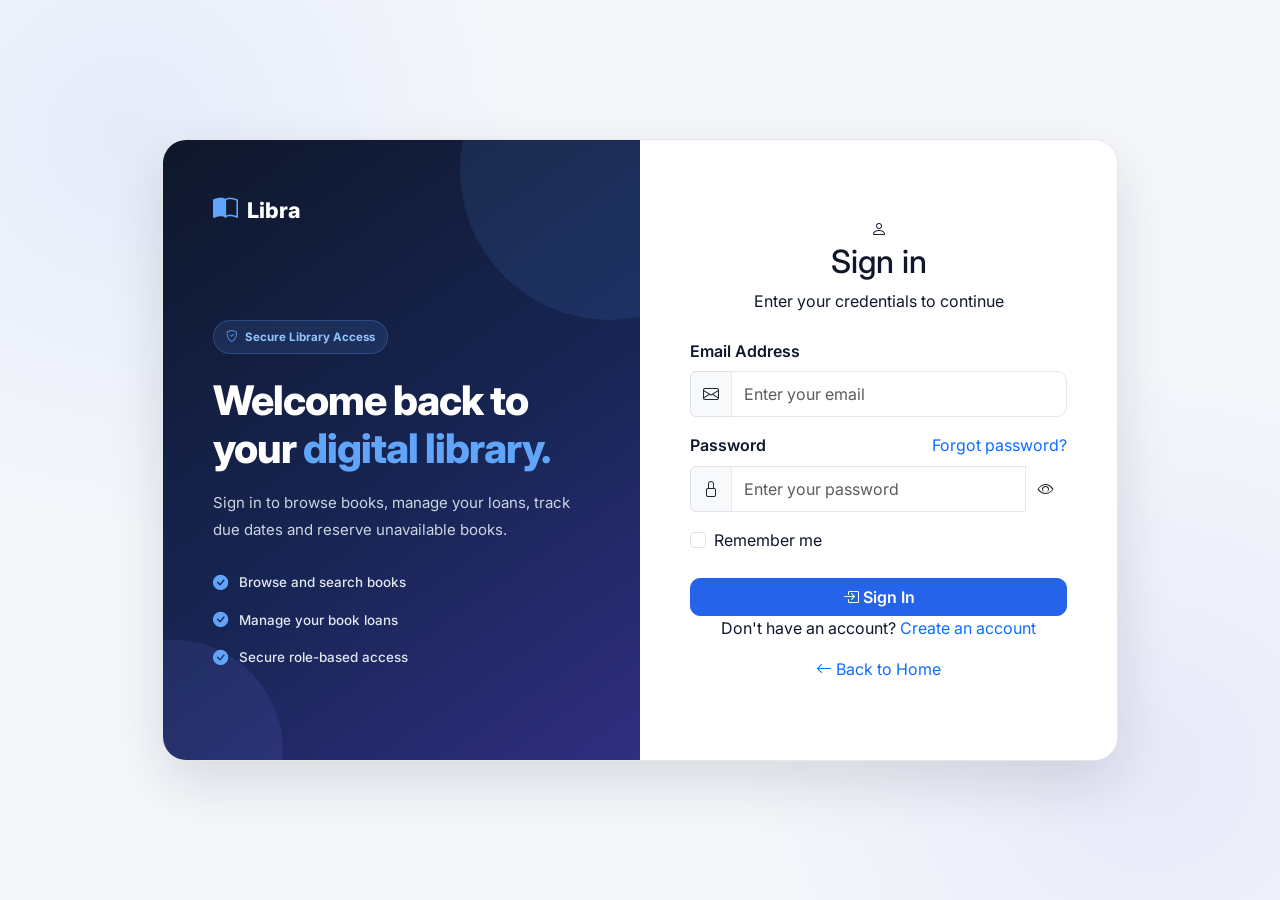
==== frontend/admin-books.html @ 1538d386 "Add frontend and CORS configuration" ====
<!DOCTYPE html>
<html lang="en">

<head>

    <meta charset="UTF-8">

    <meta name="viewport"
          content="width=device-width, initial-scale=1.0">

    <meta name="description"
          content="Manage books in the Digital Library Management System.">

    <meta name="author"
          content="Digital Library Management System">

    <title>Manage Books | Digital Library</title>


    <!-- Google Font -->
    <link rel="preconnect"
          href="https://fonts.googleapis.com">

    <link rel="preconnect"
          href="https://fonts.gstatic.com"
          crossorigin>

    <link
        href="https://fonts.googleapis.com/css2?family=Inter:wght@400;500;600;700;800&display=swap"
        rel="stylesheet">


    <!-- Bootstrap -->
    <link
        href="https://cdn.jsdelivr.net/npm/bootstrap@5.3.3/dist/css/bootstrap.min.css"
        rel="stylesheet">


    <!-- Bootstrap Icons -->
    <link
        rel="stylesheet"
        href="https://cdn.jsdelivr.net/npm/bootstrap-icons@1.11.3/font/bootstrap-icons.min.css">


    <!-- Main Project CSS -->
    <link rel="stylesheet" href="css/style.css">

</head>


<body class="admin-books-page">


    <!-- =====================================================
         NAVBAR
    ====================================================== -->

    <nav class="admin-books-navbar">

        <div class="container">

            <!-- BRAND -->

            <a href="admin-dashboard.html"
               class="admin-books-brand">

                <i class="bi bi-book-half"></i>

                <span>Digital Library</span>

            </a>


            <!-- DASHBOARD -->

            <a href="admin-dashboard.html"
               class="admin-books-dashboard-btn">

                <i class="bi bi-arrow-left"></i>

                <span>Dashboard</span>

            </a>

        </div>

    </nav>



    <!-- =====================================================
         MAIN CONTENT
    ====================================================== -->

    <main class="admin-books-main">

        <div class="container">


            <!-- =================================================
                 PAGE HEADER
            ================================================== -->

            <section class="admin-books-header">

                <div>

                    <!-- LABEL -->

                    <div class="admin-books-label">

                        <i class="bi bi-bookshelf"></i>

                        LIBRARY MANAGEMENT

                    </div>


                    <!-- TITLE -->

                   

                    <h1 class="admin-books-title">

                        Manage Books

                    </h1>


                    <!-- SUBTITLE -->

                    <p class="admin-books-subtitle">

                        View and manage books available in the
                        digital library.

                    </p>

                </div>


                <!-- REFRESH BUTTON -->

                <button
                    type="button"
                    class="admin-books-refresh-btn"
                    onclick="loadBooks()">

                    <i class="bi bi-arrow-clockwise"></i>

                    Refresh

                </button>

            </section>



            <!-- =================================================
                 BOOK TABLE CARD
            ================================================== -->

            <section class="admin-books-table-card">


                <!-- CARD HEADER -->

                <div class="admin-books-card-header">

                    <div>

                        <h2 class="admin-books-card-title">

                            <i class="bi bi-collection"></i>

                            Library Books

                        </h2>


                        <p class="admin-books-card-description">

                            Manage book information, availability
                            and inventory.

                        </p>

                    </div>

                </div>



                <!-- =================================================
                     TABLE
                ================================================== -->

                <div class="table-responsive">

                    <table
                        class="table admin-books-table align-middle">

                        <thead>

                            <tr>

                                <th>ID</th>

                                <th>Book</th>

                                <th>Author</th>

                                <th>Category</th>

                                <th>ISBN</th>

                                <th>Quantity</th>

                                <th class="text-center">

                                    Actions

                                </th>

                            </tr>

                        </thead>


                        <tbody id="booksTableBody">


                            <!-- LOADING -->

                            <tr id="loadingRow">

                                <td colspan="7">

                                    <div class="admin-books-loading">

                                        <div
                                            class="spinner-border text-primary mb-3"
                                            role="status">

                                            <span
                                                class="visually-hidden">

                                                Loading...

                                            </span>

                                        </div>


                                        <div>

                                            Loading books...

                                        </div>

                                    </div>

                                </td>

                            </tr>


                        </tbody>

                    </table>

                </div>

            </section>


        </div>

    </main>



    <!-- =====================================================
         EDIT BOOK MODAL
    ====================================================== -->

    <div
        class="modal fade"
        id="editBookModal"
        tabindex="-1"
        aria-labelledby="editBookModalLabel"
        aria-hidden="true">


        <div class="modal-dialog modal-lg modal-dialog-centered">


            <div class="modal-content admin-books-modal">


                <!-- MODAL HEADER -->

                <div class="modal-header admin-books-modal-header">

                    <div>

                        <div class="admin-books-modal-label">

                            <i class="bi bi-pencil-square"></i>

                            BOOK MANAGEMENT

                        </div>


                        <h5
                            class="modal-title"
                            id="editBookModalLabel">

                            Edit Book

                        </h5>

                    </div>


                    <button
                        type="button"
                        class="btn-close"
                        data-bs-dismiss="modal"
                        aria-label="Close">

                    </button>

                </div>



                <!-- MODAL BODY -->

                <div class="modal-body admin-books-modal-body">


                    <form id="editBookForm">


                        <!-- HIDDEN BOOK ID -->

                        <input
                            type="hidden"
                            id="editBookId">



                        <div class="row g-4">


                            <!-- TITLE -->

                            <div class="col-md-6">

                                <label
                                    for="editTitle"
                                    class="form-label">

                                    <i class="bi bi-book me-1"></i>

                                    Book Title

                                </label>


                                <input
                                    type="text"
                                    id="editTitle"
                                    class="form-control"
                                    placeholder="Enter book title"
                                    required>

                            </div>



                            <!-- AUTHOR -->

                            <div class="col-md-6">

                                <label
                                    for="editAuthor"
                                    class="form-label">

                                    <i class="bi bi-person me-1"></i>

                                    Author

                                </label>


                                <input
                                    type="text"
                                    id="editAuthor"
                                    class="form-control"
                                    placeholder="Enter author name"
                                    required>

                            </div>



                            <!-- ISBN -->

                            <div class="col-md-6">

                                <label
                                    for="editIsbn"
                                    class="form-label">

                                    <i class="bi bi-upc-scan me-1"></i>

                                    ISBN

                                </label>


                                <input
                                    type="text"
                                    id="editIsbn"
                                    class="form-control"
                                    placeholder="Enter ISBN"
                                    required>

                            </div>



                            <!-- CATEGORY -->

                            <div class="col-md-6">

                                <label
                                    for="editCategory"
                                    class="form-label">

                                    <i class="bi bi-grid me-1"></i>

                                    Category

                                </label>


                                <input
                                    type="text"
                                    id="editCategory"
                                    class="form-control"
                                    placeholder="Enter category"
                                    required>

                            </div>



                            <!-- QUANTITY -->

                            <div class="col-md-6">

                                <label
                                    for="editQuantity"
                                    class="form-label">

                                    <i class="bi bi-stack me-1"></i>

                                    Quantity

                                </label>


                                <input
                                    type="number"
                                    id="editQuantity"
                                    class="form-control"
                                    min="0"
                                    placeholder="Enter quantity"
                                    required>


                                <div class="form-text">

                                    Set quantity to 0 to mark the
                                    book as unavailable.

                                </div>

                            </div>


                        </div>



                        <!-- ERROR -->

                        <div
                            id="editError"
                            class="alert alert-danger mt-4 d-none">

                        </div>



                        <!-- SUCCESS -->

                        <div
                            id="editSuccess"
                            class="alert alert-success mt-4 d-none">

                        </div>



                        <!-- BUTTONS -->

                        <div class="admin-books-modal-actions">


                            <button
                                type="button"
                                class="btn admin-books-cancel-btn"
                                data-bs-dismiss="modal">

                                Cancel

                            </button>


                            <button
                                type="submit"
                                class="btn admin-books-save-btn"
                                id="saveBookButton">

                                <i class="bi bi-check-lg me-1"></i>

                                Save Changes

                            </button>

                        </div>


                    </form>

                </div>

            </div>

        </div>

    </div>



    <!-- =====================================================
         FOOTER
    ====================================================== -->

    <footer class="admin-books-footer">

        <div class="container">

            <div class="admin-books-footer-brand">

                <i class="bi bi-book-half"></i>

                Digital Library Management System

            </div>


            <div class="admin-books-footer-text">

                © 2026 Digital Library.

                All rights reserved.

            </div>

        </div>

    </footer>



    <!-- =====================================================
         BOOTSTRAP JAVASCRIPT
    ====================================================== -->

    <script
        src="https://cdn.jsdelivr.net/npm/bootstrap@5.3.3/dist/js/bootstrap.bundle.min.js">
    </script>



    <!-- =====================================================
         ADMIN BOOKS JAVASCRIPT
         DO NOT CHANGE
    ====================================================== -->

    <script src="js/admin-books.js"></script>


</body>

</html>
---- frontend/css/style.css ----
/* =========================================================
   DIGITAL LIBRARY MANAGEMENT SYSTEM
   PROFESSIONAL GLOBAL STYLESHEET
   ========================================================= */

/* =========================================================
   1. ROOT VARIABLES
   ========================================================= */

:root {
    --primary: #2563eb;
    --primary-dark: #1d4ed8;
    --primary-light: #eff6ff;

    --secondary: #0f172a;
    --secondary-light: #1e293b;

    --success: #16a34a;
    --success-light: #dcfce7;

    --warning: #d97706;
    --warning-light: #fef3c7;

    --danger: #dc2626;
    --danger-light: #fee2e2;

    --info: #0891b2;
    --info-light: #cffafe;

    --purple: #7c3aed;
    --purple-light: #f5f3ff;

    --orange: #ea580c;
    --orange-light: #fff7ed;

    --white: #ffffff;

    --bg: #f8fafc;
    --bg-soft: #f1f5f9;

    --text: #0f172a;
    --text-secondary: #475569;
    --text-muted: #64748b;

    --border: #e2e8f0;
    --border-light: #e5e7eb;

    --shadow-sm: 0 4px 12px rgba(15, 23, 42, 0.05);
    --shadow-md: 0 10px 30px rgba(15, 23, 42, 0.08);
    --shadow-lg: 0 20px 50px rgba(15, 23, 42, 0.12);

    --radius-sm: 8px;
    --radius-md: 12px;
    --radius-lg: 18px;
    --radius-xl: 24px;

    --transition: 0.25s ease;
}


/* =========================================================
   2. GLOBAL RESET
   ========================================================= */

html {
    scroll-behavior: smooth;
}

body {
    margin: 0;
    padding: 0;

    background: var(--white);
    color: var(--text);

    font-family:
        Inter,
        -apple-system,
        BlinkMacSystemFont,
        "Segoe UI",
        Roboto,
        Arial,
        sans-serif;

    line-height: 1.6;
    -webkit-font-smoothing: antialiased;
    text-rendering: optimizeLegibility;
}

* {
    box-sizing: border-box;
}

img {
    max-width: 100%;
}

a {
    text-decoration: none;
}

button,
a,
input,
select,
textarea {
    font-family: inherit;
}


/* =========================================================
   3. BOOTSTRAP OVERRIDES
   ========================================================= */

.container {
    max-width: 1200px;
}

.text-primary {
    color: var(--primary) !important;
}

.bg-primary {
    background-color: var(--primary) !important;
}

.border-primary {
    border-color: var(--primary) !important;
}


/* =========================================================
   4. NAVBAR
   ========================================================= */

.navbar {
    position: relative;
    z-index: 1000;

    background: rgba(255, 255, 255, 0.96) !important;

    border-bottom: 1px solid var(--border-light);

    box-shadow: var(--shadow-sm);

    backdrop-filter: blur(14px);
    -webkit-backdrop-filter: blur(14px);

    transition:
        background var(--transition),
        box-shadow var(--transition);
}

.navbar-brand {
    display: inline-flex;
    align-items: center;

    color: var(--secondary) !important;

    font-weight: 800;
    letter-spacing: -0.3px;
}

.navbar-brand:hover {
    color: var(--primary) !important;
}

.brand-icon {
    width: 38px;
    height: 38px;

    display: inline-flex;
    align-items: center;
    justify-content: center;

    margin-right: 9px;

    border-radius: 10px;

    background: var(--primary);
    color: var(--white);

    box-shadow:
        0 6px 14px rgba(37, 99, 235, 0.25);
}

.brand-name {
    color: var(--secondary);
    font-weight: 800;
}

.navbar .nav-link {
    margin: 3px 0;
    padding: 8px 14px !important;

    border-radius: 8px;

    color: var(--text-secondary) !important;

    font-weight: 500;

    transition:
        color var(--transition),
        background var(--transition);
}

.navbar .nav-link:hover {
    color: var(--primary) !important;
    background: var(--primary-light);
}

.navbar .nav-link.active {
    color: var(--primary) !important;
    background: var(--primary-light);
}

.navbar .login-link {
    color: var(--text) !important;
    font-weight: 600;
}

.navbar .login-link:hover {
    color: var(--primary) !important;
}

.navbar .btn {
    border-radius: 10px;
    font-weight: 600;
}


/* =========================================================
   5. BUTTONS
   ========================================================= */

.btn {
    border-radius: 10px;

    font-weight: 600;

    transition:
        transform var(--transition),
        box-shadow var(--transition),
        background var(--transition),
        border-color var(--transition);
}

.btn:hover {
    transform: translateY(-2px);
}

.btn:active {
    transform: translateY(0);
}

.btn-primary {
    background: var(--primary) !important;
    border-color: var(--primary) !important;
    color: var(--white) !important;
}

.btn-primary:hover {
    background: var(--primary-dark) !important;
    border-color: var(--primary-dark) !important;

    box-shadow:
        0 8px 20px rgba(37, 99, 235, 0.22);
}

.btn-outline-primary {
    color: var(--primary) !important;
    border-color: var(--primary) !important;
}

.btn-outline-primary:hover {
    background: var(--primary) !important;
    border-color: var(--primary) !important;
    color: var(--white) !important;
}

.btn-success {
    background: var(--success) !important;
    border-color: var(--success) !important;
    color: var(--white) !important;
}

.btn-danger {
    background: var(--danger) !important;
    border-color: var(--danger) !important;
    color: var(--white) !important;
}

.btn-secondary {
    background: var(--secondary) !important;
    border-color: var(--secondary) !important;
    color: var(--white) !important;
}

.btn-outline-dark {
    background: var(--white) !important;
    border-color: #cbd5e1 !important;
    color: var(--secondary) !important;
}

.btn-outline-dark:hover {
    background: var(--bg) !important;
    border-color: #94a3b8 !important;
    color: var(--secondary) !important;
}


/* =========================================================
   6. HOMEPAGE HERO
   ========================================================= */

.hero-section {
    position: relative;

    min-height: 650px;

    display: flex;
    align-items: center;

    overflow: hidden;

    padding: 90px 0;

    background: var(--secondary);

    isolation: isolate;
}


/* Hero image */

.hero-background-image {
    position: absolute;

    inset: 0;

    width: 100%;
    height: 100%;

    max-width: none;

    object-fit: cover;
    object-position: center right;

    z-index: -3;
}


/* Dark overlay */

.hero-section::before {
    content: "";

    position: absolute;

    inset: 0;

    background:
        linear-gradient(
            90deg,
            rgba(5, 20, 45, 0.98) 0%,
            rgba(5, 20, 45, 0.94) 25%,
            rgba(5, 20, 45, 0.78) 45%,
            rgba(5, 20, 45, 0.40) 70%,
            rgba(5, 20, 45, 0.12) 100%
        );

    z-index: -2;
}


/* Extra subtle overlay */

.hero-overlay {
    position: absolute;

    inset: 0;

    background:
        radial-gradient(
            circle at 75% 35%,
            rgba(37, 99, 235, 0.18),
            transparent 35%
        );

    z-index: -1;

    pointer-events: none;
}


/* Hero container */

.hero-section .container,
.hero-container {
    position: relative;
    z-index: 2;
}


/* Hero content */

.hero-content {
    max-width: 720px;
}

.hero-badge {
    display: inline-flex;
    align-items: center;
    gap: 8px;

    margin-bottom: 24px;

    padding: 8px 15px;

    border: 1px solid rgba(147, 197, 253, 0.35);
    border-radius: 999px;

    background: rgba(37, 99, 235, 0.16);

    color: #bfdbfe;

    font-size: 0.88rem;
    font-weight: 600;

    backdrop-filter: blur(8px);
}

.hero-badge i {
    color: #93c5fd;
}

.hero-title {
    max-width: 700px;

    margin: 0 0 24px;

    color: var(--white);

    font-size: clamp(3rem, 5vw, 4.8rem);

    line-height: 1.03;

    font-weight: 800;

    letter-spacing: -0.045em;
}

.hero-title span {
    color: #60a5fa;
}

.hero-description {
    max-width: 650px;

    margin: 0 0 32px;

    color: #cbd5e1;

    font-size: 1.08rem;

    line-height: 1.8;
}


/* Hero buttons */

.hero-buttons {
    display: flex;
    align-items: center;
    gap: 14px;

    flex-wrap: wrap;
}

.hero-primary-btn {
    min-height: 52px;

    padding: 13px 22px;

    background: var(--primary) !important;
    border-color: var(--primary) !important;

    color: var(--white) !important;

    box-shadow:
        0 10px 25px rgba(37, 99, 235, 0.25);
}

.hero-primary-btn:hover {
    background: var(--primary-dark) !important;

    box-shadow:
        0 14px 30px rgba(37, 99, 235, 0.32);
}

.hero-secondary-btn {
    min-height: 52px;

    padding: 13px 22px;

    border: 1px solid rgba(255, 255, 255, 0.30) !important;

    background: rgba(255, 255, 255, 0.08) !important;

    color: var(--white) !important;

    backdrop-filter: blur(10px);
}

.hero-secondary-btn:hover {
    background: rgba(255, 255, 255, 0.15) !important;

    border-color: rgba(255, 255, 255, 0.45) !important;
}


/* Hero stats */

.hero-stats {
    display: flex;
    align-items: center;

    gap: 30px;

    margin-top: 42px;

    flex-wrap: wrap;
}

.hero-stat {
    display: flex;
    align-items: center;
    gap: 11px;
}

.hero-stat-icon {
    width: 40px;
    height: 40px;

    display: flex;
    align-items: center;
    justify-content: center;

    border-radius: 10px;

    background: rgba(37, 99, 235, 0.18);

    color: #93c5fd;
}

.hero-stat strong {
    display: block;

    color: var(--white);

    font-size: 1.05rem;
    font-weight: 750;
}

.hero-stat span {
    display: block;

    color: #94a3b8;

    font-size: 0.78rem;
}


/* Old hero trust support */

.hero-trust {
    display: flex;
    align-items: center;
    gap: 9px;

    margin-top: 25px;

    color: #cbd5e1;
}

.hero-trust .trust-icon {
    width: 22px;
    height: 22px;

    display: inline-flex;
    align-items: center;
    justify-content: center;

    border-radius: 50%;

    background: var(--success-light);
    color: var(--success);

    font-size: 0.75rem;
}


/* =========================================================
   7. OLD / OPTIONAL HERO VISUAL
   ========================================================= */

.hero-visual {
    position: relative;

    width: 100%;

    padding: 20px;
}

.library-preview-card {
    position: relative;

    padding: 22px;

    border: 1px solid rgba(255, 255, 255, 0.15);
    border-radius: 20px;

    background: rgba(255, 255, 255, 0.95);

    box-shadow:
        0 25px 60px rgba(0, 0, 0, 0.18);

    backdrop-filter: blur(12px);
}

.preview-header {
    display: flex;
    align-items: center;
    justify-content: space-between;

    margin-bottom: 18px;
}

.profile-circle {
    width: 38px;
    height: 38px;

    display: flex;
    align-items: center;
    justify-content: center;

    border-radius: 50%;

    background: var(--primary-light);
    color: var(--primary);
}

.preview-search {
    height: 42px;

    display: flex;
    align-items: center;

    padding: 0 13px;

    border: 1px solid var(--border);
    border-radius: 10px;

    background: var(--bg);

    color: var(--text-muted);
}

.stat-card {
    padding: 15px;

    border: 1px solid var(--border);
    border-radius: 14px;

    background: var(--white);
}

.stat-icon {
    width: 38px;
    height: 38px;

    display: flex;
    align-items: center;
    justify-content: center;

    margin-bottom: 10px;

    border-radius: 10px;
}

.stat-icon.blue {
    background: var(--primary-light);
    color: var(--primary);
}

.stat-icon.green {
    background: var(--success-light);
    color: var(--success);
}

.recent-book {
    display: flex;
    align-items: center;
    gap: 12px;

    padding: 12px;

    border: 1px solid var(--border);
    border-radius: 12px;

    background: var(--white);
}

.book-cover {
    width: 42px;
    height: 55px;

    flex-shrink: 0;

    display: flex;
    align-items: center;
    justify-content: center;

    border-radius: 6px;

    background:
        linear-gradient(
            135deg,
            #1d4ed8,
            #60a5fa
        );

    color: var(--white);
}

.available-badge {
    display: inline-block;

    padding: 5px 10px;

    border-radius: 999px;

    background: var(--success-light);
    color: #15803d;

    font-size: 0.72rem;
    font-weight: 700;
}

.floating-card {
    position: absolute;

    right: -10px;
    bottom: 5px;

    display: flex;
    align-items: center;
    gap: 10px;

    max-width: 280px;

    padding: 14px 17px;

    border: 1px solid var(--border);
    border-radius: 15px;

    background: var(--white);

    box-shadow:
        0 18px 40px rgba(15, 23, 42, 0.14);
}

.floating-icon {
    width: 36px;
    height: 36px;

    display: flex;
    align-items: center;
    justify-content: center;

    flex-shrink: 0;

    border-radius: 9px;

    background: var(--success-light);
    color: var(--success);
}


/* =========================================================
   8. STATISTICS SECTION
   ========================================================= */

.stats-section {
    padding: 70px 0;

    background: var(--bg);

    border-top: 1px solid var(--border-light);
    border-bottom: 1px solid var(--border-light);
}

.stats-section .main-stat {
    padding: 20px;

    text-align: center;
}

.stats-section .main-stat h3,
.stats-section .main-stat .stat-number {
    margin-bottom: 8px;

    color: var(--secondary);

    font-size: 2.2rem;

    line-height: 1.1;

    font-weight: 800;

    letter-spacing: -0.03em;
}

.stats-section .main-stat p {
    margin: 0;

    color: var(--text-muted);

    font-size: 0.95rem;
    font-weight: 500;
}


/* =========================================================
   9. FEATURES SECTION
   ========================================================= */

.features-section {
    position: relative;

    padding: 90px 0;

    background: var(--white);
}

.features-section .section-heading {
    max-width: 700px;

    margin: 0 auto 55px;

    text-align: center;
}

.features-section .section-heading h2,
.section-heading h2 {
    margin-bottom: 14px;

    color: var(--secondary);

    font-size: clamp(2rem, 4vw, 2.8rem);

    line-height: 1.15;

    font-weight: 800;

    letter-spacing: -0.035em;
}

.features-section .section-heading p,
.section-heading p {
    max-width: 620px;

    margin: 0 auto;

    color: var(--text-muted);

    font-size: 1rem;

    line-height: 1.7;
}


/* Feature card */

.features-section .feature-card {
    position: relative;

    height: 100%;

    padding: 30px;

    overflow: hidden;

    border: 1px solid var(--border-light);
    border-radius: 18px;

    background: var(--white);

    box-shadow:
        0 5px 18px rgba(15, 23, 42, 0.04);

    transition:
        transform 0.3s ease,
        box-shadow 0.3s ease,
        border-color 0.3s ease;
}

.features-section .feature-card::before {
    content: "";

    position: absolute;

    top: 0;
    left: 30px;
    right: 30px;

    height: 3px;

    border-radius: 0 0 8px 8px;

    background: var(--primary);

    opacity: 0;

    transition: opacity 0.3s ease;
}

.features-section .feature-card:hover {
    transform: translateY(-7px);

    border-color: #dbeafe;

    box-shadow:
        0 18px 40px rgba(15, 23, 42, 0.09);
}

.features-section .feature-card:hover::before {
    opacity: 1;
}


/* Feature icon */

.features-section .feature-icon {
    width: 52px;
    height: 52px;

    display: flex;
    align-items: center;
    justify-content: center;

    margin-bottom: 22px;

    border-radius: 14px;

    font-size: 1.3rem;
}

.feature-icon.blue {
    background: var(--primary-light);
    color: var(--primary);
}

.feature-icon.purple {
    background: var(--purple-light);
    color: var(--purple);
}

.feature-icon.green {
    background: #f0fdf4;
    color: var(--success);
}

.feature-icon.orange {
    background: var(--orange-light);
    color: var(--orange);
}

.feature-icon.red {
    background: #fef2f2;
    color: var(--danger);
}

.feature-icon.cyan {
    background: #ecfeff;
    color: var(--info);
}

.features-section .feature-card h4 {
    margin-bottom: 11px;

    color: var(--secondary);

    font-size: 1.15rem;

    font-weight: 700;
}

.features-section .feature-card p {
    margin: 0;

    color: var(--text-muted);

    font-size: 0.93rem;

    line-height: 1.7;
}


/* =========================================================
   10. CTA SECTION
   ========================================================= */

.cta-section {
    padding: 90px 0;

    background: var(--white);
}

.cta-section .cta-card {
    position: relative;

    overflow: hidden;

    padding: 65px 45px;

    border-radius: 24px;

    background:
        linear-gradient(
            135deg,
            #0f172a,
            #172554
        );

    text-align: center;

    box-shadow:
        0 20px 50px rgba(15, 23, 42, 0.15);
}

.cta-section .cta-card::before {
    content: "";

    position: absolute;

    width: 260px;
    height: 260px;

    top: -130px;
    right: -80px;

    border-radius: 50%;

    background: rgba(37, 99, 235, 0.18);
}

.cta-section .cta-card::after {
    content: "";

    position: absolute;

    width: 220px;
    height: 220px;

    bottom: -120px;
    left: -80px;

    border-radius: 50%;

    background: rgba(96, 165, 250, 0.10);
}

.cta-card > * {
    position: relative;
    z-index: 2;
}

.cta-icon {
    width: 58px;
    height: 58px;

    display: flex;
    align-items: center;
    justify-content: center;

    margin: 0 auto 20px;

    border-radius: 16px;

    background: rgba(255, 255, 255, 0.10);

    color: #93c5fd;

    font-size: 1.4rem;
}

.cta-card h2,
.cta-card h3 {
    margin-bottom: 14px;

    color: var(--white);

    font-weight: 800;
}

.cta-card p {
    max-width: 650px;

    margin: 0 auto 25px;

    color: #cbd5e1;

    line-height: 1.75;
}


/* =========================================================
   11. CATALOGUE HERO
   ========================================================= */

.catalogue-hero {
    position: relative;

    overflow: hidden;

    padding: 85px 0 75px;

    background:
        linear-gradient(
            135deg,
            #eff6ff 0%,
            #f8fafc 50%,
            #ffffff 100%
        );

    border-bottom: 1px solid var(--border-light);
}

.catalogue-hero::before {
    content: "";

    position: absolute;

    width: 350px;
    height: 350px;

    top: -180px;
    right: -100px;

    border-radius: 50%;

    background: rgba(37, 99, 235, 0.08);
}

.catalogue-hero .container {
    position: relative;
    z-index: 2;
}

.catalogue-hero h1 {
    margin-bottom: 15px;

    color: var(--secondary);

    font-size: clamp(2.4rem, 5vw, 4rem);

    line-height: 1.1;

    font-weight: 800;

    letter-spacing: -0.04em;
}

.catalogue-hero p {
    max-width: 650px;

    margin: 0;

    color: var(--text-secondary);

    font-size: 1.05rem;

    line-height: 1.75;
}


/* =========================================================
   12. SEARCH SECTION
   ========================================================= */

.search-section {
    padding: 40px 0;

    background: var(--white);

    border-bottom: 1px solid var(--border-light);
}

.search-section .form-control,
.search-section .form-select {
    min-height: 48px;

    border: 1px solid var(--border);

    border-radius: 10px;

    color: var(--text);

    box-shadow: none;

    transition:
        border-color var(--transition),
        box-shadow var(--transition);
}

.search-section .form-control:focus,
.search-section .form-select:focus {
    border-color: var(--primary);

    box-shadow:
        0 0 0 3px rgba(37, 99, 235, 0.10);
}


/* =========================================================
   13. BOOK CARDS
   ========================================================= */

.book-card {
    height: 100%;

    overflow: hidden;

    border: 1px solid var(--border);
    border-radius: 16px;

    background: var(--white);

    box-shadow: var(--shadow-sm);

    transition:
        transform 0.3s ease,
        box-shadow 0.3s ease,
        border-color 0.3s ease;
}

.book-card:hover {
    transform: translateY(-5px);

    border-color: #dbeafe;

    box-shadow: var(--shadow-md);
}

.book-card .card-body {
    padding: 22px;
}

.book-card h5,
.book-card .card-title {
    color: var(--secondary);

    font-weight: 700;
}

.book-card p,
.book-card .card-text {
    color: var(--text-secondary);
}

.book-card .badge {
    border-radius: 999px;

    font-weight: 600;
}


/* =========================================================
   14. GENERAL CARDS
   ========================================================= */

.card {
    border: 1px solid var(--border);

    border-radius: var(--radius-lg);

    box-shadow: var(--shadow-sm);

    transition:
        transform var(--transition),
        box-shadow var(--transition);
}

.card:hover {
    box-shadow: var(--shadow-md);
}

.card-title {
    color: var(--secondary);

    font-weight: 700;
}

.card-text {
    color: var(--text-secondary);
}


/* =========================================================
   15. FORMS
   ========================================================= */

.form-label {
    margin-bottom: 7px;

    color: var(--secondary);

    font-weight: 600;
}

.form-control,
.form-select {
    min-height: 46px;

    border: 1px solid var(--border);

    border-radius: 10px;

    color: var(--text);

    background: var(--white);

    box-shadow: none;

    transition:
        border-color var(--transition),
        box-shadow var(--transition);
}

.form-control:focus,
.form-select:focus {
    border-color: var(--primary);

    box-shadow:
        0 0 0 3px rgba(37, 99, 235, 0.10);
}

textarea.form-control {
    min-height: 120px;
    resize: vertical;
}

.form-text {
    color: var(--text-muted);
}


/* =========================================================
   16. TABLES
   ========================================================= */

.table-responsive {
    overflow-x: auto;

    border: 1px solid var(--border);

    border-radius: 14px;

    background: var(--white);
}

.table {
    margin-bottom: 0;
}

.table thead th {
    padding: 15px 16px;

    border-bottom: 1px solid var(--border);

    background: var(--secondary);

    color: var(--white);

    font-size: 0.85rem;

    font-weight: 700;

    white-space: nowrap;
}

.table tbody td {
    padding: 15px 16px;

    color: var(--text-secondary);

    vertical-align: middle;

    border-color: var(--border-light);
}

.table tbody tr {
    transition: background var(--transition);
}

.table tbody tr:hover {
    background: #f8fafc;
}


/* =========================================================
   17. BADGES
   ========================================================= */

.badge {
    padding: 6px 10px;

    border-radius: 999px;

    font-size: 0.75rem;

    font-weight: 700;
}

.badge.bg-success {
    background: var(--success-light) !important;
    color: #15803d !important;
}

.badge.bg-danger {
    background: var(--danger-light) !important;
    color: #b91c1c !important;
}

.badge.bg-warning {
    background: var(--warning-light) !important;
    color: #92400e !important;
}

.badge.bg-primary {
    background: var(--primary-light) !important;
    color: var(--primary) !important;
}


/* =========================================================
   18. MODALS
   ========================================================= */

.modal-content {
    overflow: hidden;

    border: 1px solid var(--border);

    border-radius: 18px;

    box-shadow: var(--shadow-lg);
}

.modal-header {
    padding: 20px 24px;

    border-bottom: 1px solid var(--border);

    background: var(--white);
}

.modal-title {
    color: var(--secondary);

    font-weight: 750;
}

.modal-body {
    padding: 24px;

    color: var(--text-secondary);
}

.modal-footer {
    padding: 16px 24px;

    border-top: 1px solid var(--border);

    background: var(--bg);
}


/* =========================================================
   19. ALERTS
   ========================================================= */

.alert {
    border-radius: 12px;

    border-width: 1px;
}

.alert-success {
    background: var(--success-light);
    border-color: #bbf7d0;
    color: #166534;
}

.alert-danger {
    background: var(--danger-light);
    border-color: #fecaca;
    color: #991b1b;
}

.alert-warning {
    background: var(--warning-light);
    border-color: #fde68a;
    color: #92400e;
}

.alert-info {
    background: var(--info-light);
    border-color: #a5f3fc;
    color: #155e75;
}


/* =========================================================
   20. DASHBOARD
   ========================================================= */

.dashboard-section {
    min-height: calc(100vh - 80px);

    padding: 55px 0;

    background: var(--bg);
}

.dashboard-header {
    margin-bottom: 35px;
}

.dashboard-header h1,
.dashboard-header h2 {
    margin-bottom: 8px;

    color: var(--secondary);

    font-weight: 800;

    letter-spacing: -0.03em;
}

.dashboard-header p {
    margin: 0;

    color: var(--text-muted);
}


/* Dashboard stat card */

.dashboard-stat-card {
    height: 100%;

    padding: 24px;

    border: 1px solid var(--border);

    border-radius: 16px;

    background: var(--white);

    box-shadow: var(--shadow-sm);

    transition:
        transform var(--transition),
        box-shadow var(--transition);
}

.dashboard-stat-card:hover {
    transform: translateY(-3px);

    box-shadow: var(--shadow-md);
}

.dashboard-stat-icon {
    width: 46px;
    height: 46px;

    display: flex;
    align-items: center;
    justify-content: center;

    margin-bottom: 15px;

    border-radius: 12px;

    background: var(--primary-light);
    color: var(--primary);
}

.dashboard-stat-card h3 {
    margin: 0;

    color: var(--secondary);

    font-size: 1.9rem;

    font-weight: 800;
}


/* =========================================================
   BOOKS PAGE - CATALOGUE HERO
   ========================================================= */

.catalogue-hero {
    position: relative !important;
    overflow: hidden !important;
    padding: 78px 20px 72px !important;
    text-align: center !important;

    background:
        linear-gradient(
            135deg,
            #071a35 0%,
            #0b2850 52%,
            #123e70 100%
        ) !important;
}

.catalogue-hero .container {
    position: relative !important;
    z-index: 5 !important;
}


/* ---------------------------------------------------------
   LABEL
   --------------------------------------------------------- */

.catalogue-page-label {
    display: inline-flex !important;
    align-items: center !important;
    gap: 8px !important;

    padding: 8px 14px !important;
    margin-bottom: 18px !important;

    border: 1px solid rgba(255, 255, 255, 0.20) !important;
    border-radius: 50px !important;

    background: rgba(255, 255, 255, 0.08) !important;

    color: #b9d7ff !important;

    font-size: 0.75rem !important;
    font-weight: 700 !important;

    letter-spacing: 1.6px !important;
}

.catalogue-page-label i {
    color: #8fc2ff !important;
}


/* ---------------------------------------------------------
   TITLE
   --------------------------------------------------------- */

.catalogue-page-title {
    margin: 0 auto 16px !important;

    color: #ffffff !important;

    font-size: clamp(2.3rem, 5vw, 3.6rem) !important;

    line-height: 1.1 !important;

    font-weight: 800 !important;

    opacity: 1 !important;
}


/* ---------------------------------------------------------
   DESCRIPTION
   --------------------------------------------------------- */

.catalogue-page-description {
    max-width: 680px !important;

    margin: 0 auto !important;

    color: rgba(255, 255, 255, 0.80) !important;

    font-size: 1.02rem !important;

    line-height: 1.7 !important;

    font-weight: 400 !important;

    opacity: 1 !important;
}


/* ---------------------------------------------------------
   DECORATIVE CIRCLES
   --------------------------------------------------------- */

.catalogue-hero::before {
    content: "" !important;

    position: absolute !important;

    width: 330px !important;
    height: 330px !important;

    border-radius: 50% !important;

    background: rgba(255, 255, 255, 0.05) !important;

    top: -155px !important;
    right: -75px !important;
}

.catalogue-hero::after {
    content: "" !important;

    position: absolute !important;

    width: 230px !important;
    height: 230px !important;

    border-radius: 50% !important;

    background: rgba(13, 110, 253, 0.10) !important;

    bottom: -145px !important;
    left: -75px !important;
}


/* ---------------------------------------------------------
   MOBILE
   --------------------------------------------------------- */

@media (max-width: 768px) {

    .catalogue-hero {
        padding: 62px 20px 68px !important;
    }

    .catalogue-page-title {
        font-size: 2.35rem !important;
    }

    .catalogue-page-description {
        font-size: 0.95rem !important;
    }

}


@media (max-width: 576px) {

    .catalogue-page-title {
        font-size: 2rem !important;
    }

}

.dashboard-stat-card p {
    margin: 5px 0 0;

    color: var(--text-muted);

    font-size: 0.9rem;
}


/* =========================================================
   21. MANAGEMENT CARDS
   ========================================================= */

.management-card {
    height: 100%;

    padding: 26px;

    border: 1px solid var(--border);

    border-radius: 16px;

    background: var(--white);

    box-shadow: var(--shadow-sm);

    transition:
        transform var(--transition),
        box-shadow var(--transition);
}

.management-card:hover {
    transform: translateY(-4px);

    box-shadow: var(--shadow-md);
}

.management-card .icon {
    width: 50px;
    height: 50px;

    display: flex;
    align-items: center;
    justify-content: center;

    margin-bottom: 18px;

    border-radius: 13px;

    background: var(--primary-light);

    color: var(--primary);

    font-size: 1.25rem;
}

.management-card h4 {
    margin-bottom: 8px;

    color: var(--secondary);

    font-weight: 700;
}

.management-card p {
    margin-bottom: 20px;

    color: var(--text-muted);

    font-size: 0.92rem;
}


/* =========================================================
   22. LOADING STATES
   ========================================================= */

.loading-state,
.empty-state,
.error-state {
    padding: 50px 20px;

    text-align: center;
}

.loading-state {
    color: var(--text-muted);
}

.empty-state {
    color: var(--text-secondary);
}

.error-state {
    color: var(--danger);
}

.dashboard-loading {
    padding: 30px;

    text-align: center;

    color: var(--text-muted);
}

.dashboard-loading .spinner-border {
    width: 2rem;
    height: 2rem;

    color: var(--primary);
}


/* =========================================================
   23. PAGINATION
   ========================================================= */

.pagination .page-link {
    border-color: var(--border);

    color: var(--text-secondary);

    border-radius: 8px;

    margin: 0 3px;
}

.pagination .page-link:hover {
    background: var(--primary-light);

    color: var(--primary);

    border-color: #bfdbfe;
}

.pagination .active .page-link {
    background: var(--primary);

    border-color: var(--primary);

    color: var(--white);
}


/* =========================================================
   24. FOOTER
   ========================================================= */

.footer {
    padding: 60px 0 25px;

    background: var(--secondary);

    color: #cbd5e1;

    border-top: 1px solid var(--secondary-light);
}

.footer .brand-name {
    color: var(--white);
}

.footer p {
    color: #94a3b8;

    line-height: 1.7;
}

.footer h5 {
    margin-bottom: 18px;

    color: var(--white);

    font-size: 0.95rem;

    font-weight: 700;
}

.footer a {
    color: #94a3b8;

    text-decoration: none;

    transition: color var(--transition);
}

.footer a:hover {
    color: var(--white);
}

.footer ul {
    padding: 0;
    margin: 0;

    list-style: none;
}

.footer ul li {
    margin-bottom: 10px;
}

.footer .footer-divider {
    height: 1px;

    margin: 35px 0 22px;

    background: var(--secondary-light);
}

.footer .copyright {
    margin: 0;

    color: #64748b;

    font-size: 0.85rem;
}

.footer .social-links {
    display: flex;

    gap: 10px;
}

.footer .social-links a {
    width: 38px;
    height: 38px;

    display: flex;
    align-items: center;
    justify-content: center;

    border: 1px solid #334155;

    border-radius: 10px;

    color: #cbd5e1;

    transition:
        background var(--transition),
        color var(--transition),
        border-color var(--transition),
        transform var(--transition);
}

.footer .social-links a:hover {
    background: var(--primary);

    border-color: var(--primary);

    color: var(--white);

    transform: translateY(-2px);
}


/* =========================================================
   25. ADMIN NAVBAR
   ========================================================= */

.admin-navbar {
    background: var(--secondary) !important;

    border-bottom: 1px solid #1e293b;

    box-shadow: 0 5px 20px rgba(0, 0, 0, 0.15);
}

.admin-navbar .navbar-brand,
.admin-navbar .brand-name {
    color: var(--white) !important;
}

.admin-navbar .nav-link {
    color: #cbd5e1 !important;
}

.admin-navbar .nav-link:hover,
.admin-navbar .nav-link.active {
    color: var(--white) !important;

    background: rgba(255, 255, 255, 0.08);
}


/* =========================================================
   26. ADMIN PAGE
   ========================================================= */

.admin-page {
    min-height: calc(100vh - 70px);

    padding: 50px 0;

    background: var(--bg);
}

.admin-page-header {
    margin-bottom: 30px;
}

.admin-page-header h1 {
    margin-bottom: 7px;

    color: var(--secondary);

    font-weight: 800;

    letter-spacing: -0.03em;
}

.admin-page-header p {
    margin: 0;

    color: var(--text-muted);
}


/* =========================================================
   27. LOGIN / REGISTER
   ========================================================= */

.auth-page {
    min-height: calc(100vh - 70px);

    display: flex;
    align-items: center;

    padding: 50px 0;

    background:
        linear-gradient(
            135deg,
            #eff6ff,
            #f8fafc 50%,
            #ffffff
        );
}

.auth-card {
    width: 100%;
    max-width: 480px;

    margin: 0 auto;

    padding: 35px;

    border: 1px solid var(--border);

    border-radius: 20px;

    background: var(--white);

    box-shadow: var(--shadow-lg);
}

.auth-card h1,
.auth-card h2 {
    margin-bottom: 8px;

    color: var(--secondary);

    font-weight: 800;
}

.auth-card .subtitle {
    margin-bottom: 28px;

    color: var(--text-muted);
}


/* =========================================================
   28. UTILITY CLASSES
   ========================================================= */

.section-padding {
    padding: 90px 0;
}

.rounded-professional {
    border-radius: 16px;
}

.shadow-professional {
    box-shadow: var(--shadow-md);
}

.text-muted-custom {
    color: var(--text-muted) !important;
}

.bg-soft {
    background: var(--bg);
}

.cursor-pointer {
    cursor: pointer;
}


/* =========================================================
   29. MOBILE NAVBAR
   ========================================================= */

@media (max-width: 991px) {

    .navbar .navbar-collapse {
        padding-top: 15px;
    }

    .navbar .nav-link {
        margin: 3px 0;
    }

    .navbar .btn-primary {
        width: 100%;

        margin-top: 8px;
    }

    .hero-section {
        min-height: 600px;

        padding: 75px 0;
    }

    .hero-title {
        font-size: clamp(2.7rem, 8vw, 4rem);
    }

    .hero-visual {
        margin-top: 40px;
    }

    .floating-card {
        right: 0;
    }

    .cta-card {
        padding: 50px 35px;
    }
}


/* =========================================================
   30. TABLET / MOBILE
   ========================================================= */

@media (max-width: 767px) {

    .container {
        width: 92%;
    }

    .hero-section {
        min-height: 620px;

        padding: 65px 0;
    }

    .hero-background-image {
        object-position: 68% center;
    }

    .hero-section::before {
        background:
            linear-gradient(
                90deg,
                rgba(5, 20, 45, 0.97) 0%,
                rgba(5, 20, 45, 0.88) 50%,
                rgba(5, 20, 45, 0.60) 100%
            );
    }

    .hero-title {
        font-size: 2.7rem;

        letter-spacing: -0.035em;
    }

    .hero-description {
        font-size: 1rem;

        line-height: 1.7;
    }

    .hero-buttons {
        flex-direction: column;

        align-items: stretch;
    }

    .hero-section .btn {
        width: 100%;
    }

    .hero-stats {
        gap: 18px;

        margin-top: 32px;
    }

    .hero-stat {
        width: 100%;
    }

    .library-preview-card {
        padding: 18px;

        border-radius: 17px;
    }

    .floating-card {
        position: relative;

        right: auto;
        bottom: auto;

        max-width: 100%;

        margin-top: 15px;
    }

    .stats-section,
    .features-section {
        padding: 65px 0;
    }

    .cta-section {
        padding: 65px 0;
    }

    .cta-card,
    .cta-section .cta-card {
        padding: 40px 25px;

        border-radius: 18px;
    }

    .feature-card,
    .features-section .feature-card {
        padding: 25px;
    }

    .table-responsive {
        border-radius: 12px;
    }

    .admin-page {
        padding: 40px 0;
    }

    .dashboard-section {
        padding: 40px 0;
    }

    .auth-card {
        padding: 28px 22px;
    }

    .footer {
        padding: 45px 0 20px;
    }

    .footer .footer-divider {
        margin: 25px 0 18px;
    }

    .footer .social-links {
        margin-top: 15px;
    }
}


/* =========================================================
   31. SMALL MOBILE
   ========================================================= */

@media (max-width: 480px) {

    .hero-section {
        min-height: 650px;

        padding: 55px 0;
    }

    .hero-title {
        font-size: 2.15rem;
    }

    .hero-description {
        font-size: 0.95rem;
    }

    .hero-badge {
        font-size: 0.78rem;
    }

    .hero-stats {
        display: block;
    }

    .hero-stat {
        margin-bottom: 15px;
    }

    .section-heading h2,
    .features-section .section-heading h2 {
        font-size: 1.9rem;
    }

    .stats-section .main-stat h3,
    .stats-section .main-stat .stat-number {
        font-size: 2rem;
    }

    .catalogue-hero {
        padding: 60px 0 55px;
    }

    .catalogue-hero h1 {
        font-size: 2.25rem;
    }

    .cta-section .cta-card {
        padding: 35px 20px;
    }

    .management-card {
        padding: 22px;
    }

    .table thead th,
    .table tbody td {
        padding: 12px;
        font-size: 0.82rem;
    }
}


/* =========================================================
   32. ACCESSIBILITY
   ========================================================= */

:focus-visible {
    outline: 3px solid rgba(37, 99, 235, 0.30);

    outline-offset: 3px;
}

::selection {
    background: rgba(37, 99, 235, 0.18);

    color: var(--secondary);
}
/* =========================================================
   FINAL BOOKS CATALOGUE HERO
   ========================================================= */

.catalogue-hero {
    position: relative !important;
    overflow: hidden !important;

    padding: 78px 20px 72px !important;

    text-align: center !important;

    background:
        linear-gradient(
            135deg,
            #071a35 0%,
            #0b2850 55%,
            #123e70 100%
        ) !important;
}


/* Keep hero content above decorative elements */

.catalogue-hero .container {
    position: relative !important;
    z-index: 10 !important;
}


/* =========================================================
   CATALOGUE LABEL
   ========================================================= */

.catalogue-hero .catalogue-label {
    display: inline-flex !important;

    align-items: center !important;
    justify-content: center !important;

    padding: 8px 15px !important;

    margin-bottom: 18px !important;

    border: 1px solid rgba(255, 255, 255, 0.20) !important;

    border-radius: 50px !important;

    background: rgba(255, 255, 255, 0.08) !important;

    color: #b9d7ff !important;

    font-size: 0.75rem !important;

    font-weight: 700 !important;

    letter-spacing: 1.6px !important;

    opacity: 1 !important;
}


/* =========================================================
   CATALOGUE TITLE
   ========================================================= */

.catalogue-hero .catalogue-title {
    margin: 0 auto 16px !important;

    color: #ffffff !important;

    font-size: clamp(2.3rem, 5vw, 3.6rem) !important;

    line-height: 1.1 !important;

    font-weight: 800 !important;

    opacity: 1 !important;

    text-shadow: none !important;
}


/* =========================================================
   CATALOGUE DESCRIPTION
   ========================================================= */

.catalogue-hero .catalogue-description {
    max-width: 680px !important;

    margin: 0 auto !important;

    color: rgba(255, 255, 255, 0.80) !important;

    font-size: 1.02rem !important;

    line-height: 1.7 !important;

    font-weight: 400 !important;

    opacity: 1 !important;
}


/* =========================================================
   DECORATIVE CIRCLE - TOP RIGHT
   ========================================================= */

.catalogue-hero::before {
    content: "" !important;

    position: absolute !important;

    width: 330px !important;
    height: 330px !important;

    top: -155px !important;
    right: -75px !important;

    border-radius: 50% !important;

    background: rgba(255, 255, 255, 0.05) !important;

    z-index: 1 !important;
}


/* =========================================================
   DECORATIVE CIRCLE - BOTTOM LEFT
   ========================================================= */

.catalogue-hero::after {
    content: "" !important;

    position: absolute !important;

    width: 230px !important;
    height: 230px !important;

    bottom: -145px !important;
    left: -75px !important;

    border-radius: 50% !important;

    background: rgba(13, 110, 253, 0.10) !important;

    z-index: 1 !important;
}


/* =========================================================
   MOBILE
   ========================================================= */

@media (max-width: 768px) {

    .catalogue-hero {
        padding: 62px 20px 68px !important;
    }

    .catalogue-hero .catalogue-title {
        font-size: 2.35rem !important;
    }

    .catalogue-hero .catalogue-description {
        font-size: 0.95rem !important;
    }

}


@media (max-width: 576px) {

    .catalogue-hero .catalogue-title {
        font-size: 2rem !important;
    }

}
/* =========================================================
   BOOKS CATALOGUE — PROFESSIONAL BOOK CARDS
   ========================================================= */

#booksContainer {
    align-items: stretch;
}


/* ---------------------------------------------------------
   CARD
   --------------------------------------------------------- */

#booksContainer .card {
    height: 100%;
    border: 1px solid #e5e9f0 !important;
    border-radius: 18px !important;
    background: #ffffff !important;
    overflow: hidden;

    box-shadow: 0 6px 20px rgba(15, 23, 42, 0.06) !important;

    transition:
        transform 0.25s ease,
        box-shadow 0.25s ease,
        border-color 0.25s ease;
}

#booksContainer .card:hover {
    transform: translateY(-6px);

    border-color: #cfe0ff !important;

    box-shadow:
        0 18px 40px rgba(15, 23, 42, 0.12) !important;
}


/* ---------------------------------------------------------
   CARD BODY
   --------------------------------------------------------- */

#booksContainer .card-body {
    min-height: 285px;

    padding: 24px !important;

    display: flex;
    flex-direction: column;
}


/* ---------------------------------------------------------
   BOOK ICON
   --------------------------------------------------------- */

#booksContainer .book-icon {
    width: 52px;
    height: 52px;

    display: flex;
    align-items: center;
    justify-content: center;

    margin-bottom: 17px;

    border-radius: 13px;

    background: #edf4ff;

    color: #0d6efd;

    font-size: 1.3rem;
}


/* ---------------------------------------------------------
   BOOK TITLE
   --------------------------------------------------------- */

#booksContainer .card-title {
    margin-bottom: 12px !important;

    color: #172033 !important;

    font-size: 1.08rem !important;

    line-height: 1.45;

    font-weight: 750 !important;
}


/* ---------------------------------------------------------
   BOOK INFORMATION
   --------------------------------------------------------- */

#booksContainer .card-text {
    margin-bottom: 8px !important;

    color: #697586 !important;

    font-size: 0.87rem;

    line-height: 1.6;
}

#booksContainer .card-text strong {
    color: #344054 !important;

    font-weight: 700;
}


/* ---------------------------------------------------------
   CATEGORY BADGE
   --------------------------------------------------------- */

#booksContainer .badge.bg-primary {
    padding: 7px 11px !important;

    border-radius: 50px !important;

    background: #edf4ff !important;

    color: #0d6efd !important;

    font-size: 0.70rem !important;

    font-weight: 700 !important;
}


/* ---------------------------------------------------------
   AVAILABILITY BADGES
   --------------------------------------------------------- */

#booksContainer .badge.bg-success {
    padding: 7px 11px !important;

    border-radius: 50px !important;

    background: #eaf8f0 !important;

    color: #16834d !important;

    font-size: 0.70rem !important;

    font-weight: 700 !important;
}

#booksContainer .badge.bg-danger {
    padding: 7px 11px !important;

    border-radius: 50px !important;

    background: #fff0f0 !important;

    color: #d13b3b !important;

    font-size: 0.70rem !important;

    font-weight: 700 !important;
}


/* ---------------------------------------------------------
   VIEW DETAILS BUTTON
   --------------------------------------------------------- */

#booksContainer .btn-primary {
    margin-top: auto;

    min-height: 44px;

    border: none !important;

    border-radius: 10px !important;

    background: #0d6efd !important;

    color: #ffffff !important;

    font-size: 0.86rem;

    font-weight: 700;

    box-shadow:
        0 6px 14px rgba(13, 110, 253, 0.16);

    transition:
        transform 0.2s ease,
        box-shadow 0.2s ease,
        background 0.2s ease;
}

#booksContainer .btn-primary:hover {
    background: #0b5ed7 !important;

    transform: translateY(-2px);

    box-shadow:
        0 9px 20px rgba(13, 110, 253, 0.23);
}


/* ---------------------------------------------------------
   CARD GRID SPACING
   --------------------------------------------------------- */

#booksContainer > div {
    margin-bottom: 4px;
}


/* ---------------------------------------------------------
   MOBILE
   --------------------------------------------------------- */

@media (max-width: 576px) {

    #booksContainer .card-body {
        min-height: auto;

        padding: 20px !important;
    }

    #booksContainer .card-title {
        font-size: 1rem !important;
    }

}

/* =========================================================
   BOOKS CATALOGUE — COLORFUL PROFESSIONAL BOOK CARDS
   ========================================================= */

#booksContainer {
    align-items: stretch;
}

#booksContainer .card {
    position: relative;
    height: 100%;
    border: 1px solid #e1e7f0 !important;
    border-radius: 20px !important;
    background: #ffffff !important;
    overflow: hidden;

    box-shadow: 0 8px 25px rgba(15, 23, 42, 0.07) !important;

    transition:
        transform 0.25s ease,
        box-shadow 0.25s ease;
}

/* colorful top line */
#booksContainer .card::before {
    content: "";
    position: absolute;
    top: 0;
    left: 0;
    right: 0;
    height: 4px;

    background: linear-gradient(
        90deg,
        #0d6efd,
        #6f42c1,
        #20c997
    );
}

#booksContainer .card:hover {
    transform: translateY(-7px);

    box-shadow:
        0 20px 45px rgba(15, 23, 42, 0.13) !important;
}


/* ---------------------------------------------------------
   CARD BODY
   --------------------------------------------------------- */

#booksContainer .card-body {
    min-height: 295px;
    padding: 25px !important;

    display: flex;
    flex-direction: column;
}


/* ---------------------------------------------------------
   BOOK ICON
   --------------------------------------------------------- */

#booksContainer .book-icon {
    width: 56px;
    height: 56px;

    display: flex;
    align-items: center;
    justify-content: center;

    margin-bottom: 17px;

    border-radius: 15px;

    background: linear-gradient(
        135deg,
        #e8f1ff,
        #f0e9ff
    );

    color: #5b5bd6;

    font-size: 1.4rem;

    box-shadow:
        0 6px 15px rgba(91, 91, 214, 0.10);
}


/* ---------------------------------------------------------
   BOOK TITLE
   --------------------------------------------------------- */

#booksContainer .card-title {
    margin-bottom: 12px !important;

    color: #172033 !important;

    font-size: 1.08rem !important;

    line-height: 1.45;

    font-weight: 750 !important;
}


/* ---------------------------------------------------------
   BOOK DETAILS
   --------------------------------------------------------- */

#booksContainer .card-text {
    margin-bottom: 9px !important;

    color: #667085 !important;

    font-size: 0.87rem;

    line-height: 1.6;
}

#booksContainer .card-text strong {
    color: #344054 !important;

    font-weight: 700;
}


/* ---------------------------------------------------------
   CATEGORY BADGE — PURPLE
   --------------------------------------------------------- */

#booksContainer .badge.bg-primary {
    padding: 7px 12px !important;

    border-radius: 50px !important;

    background: #f0eaff !important;

    color: #6841c6 !important;

    font-size: 0.70rem !important;

    font-weight: 700 !important;
}


/* ---------------------------------------------------------
   AVAILABLE — GREEN
   --------------------------------------------------------- */

#booksContainer .badge.bg-success {
    padding: 7px 12px !important;

    border-radius: 50px !important;

    background: #e8f8f0 !important;

    color: #16834d !important;

    font-size: 0.70rem !important;

    font-weight: 700 !important;
}


/* ---------------------------------------------------------
   UNAVAILABLE — RED
   --------------------------------------------------------- */

#booksContainer .badge.bg-danger {
    padding: 7px 12px !important;

    border-radius: 50px !important;

    background: #fff0f1 !important;

    color: #d13b4a !important;

    font-size: 0.70rem !important;

    font-weight: 700 !important;
}


/* ---------------------------------------------------------
   VIEW DETAILS BUTTON
   --------------------------------------------------------- */

#booksContainer .btn-primary {
    margin-top: auto;

    min-height: 45px;

    border: none !important;

    border-radius: 11px !important;

    background: linear-gradient(
        135deg,
        #0d6efd,
        #5b5bd6
    ) !important;

    color: #ffffff !important;

    font-size: 0.86rem;

    font-weight: 700;

    box-shadow:
        0 7px 17px rgba(13, 110, 253, 0.20);

    transition:
        transform 0.2s ease,
        box-shadow 0.2s ease;
}

#booksContainer .btn-primary:hover {
    transform: translateY(-2px);

    box-shadow:
        0 10px 23px rgba(91, 91, 214, 0.28);
}


/* ---------------------------------------------------------
   CARD SPACING
   --------------------------------------------------------- */

#booksContainer > div {
    margin-bottom: 5px;
}


/* ---------------------------------------------------------
   MOBILE
   --------------------------------------------------------- */

@media (max-width: 576px) {

    #booksContainer .card-body {
        min-height: auto;

        padding: 21px !important;
    }

    #booksContainer .card-title {
        font-size: 1rem !important;
    }
}
/* =========================================================
   VIEW DETAILS POPUP — COLORFUL PROFESSIONAL DESIGN
   ========================================================= */

#bookDetailsModal .modal-dialog {
    max-width: 560px;
}

#bookDetailsModal .modal-content {
    border: none !important;
    border-radius: 24px !important;
    overflow: hidden;

    background: #ffffff !important;

    box-shadow:
        0 25px 70px rgba(15, 23, 42, 0.30) !important;
}


/* =========================================================
   COLORFUL HEADER
   ========================================================= */

#bookDetailsModal .modal-header {
    position: relative;

    padding: 26px 28px;

    border: none !important;

    background:
        linear-gradient(
            135deg,
            #071a35 0%,
            #123e70 48%,
            #5b4bb7 100%
        ) !important;
}

/* decorative circle */

#bookDetailsModal .modal-header::after {
    content: "";

    position: absolute;

    width: 150px;
    height: 150px;

    right: -45px;
    top: -65px;

    border-radius: 50%;

    background: rgba(255, 255, 255, 0.08);

    pointer-events: none;
}

#bookDetailsModal .modal-title {
    position: relative;
    z-index: 2;

    color: #ffffff !important;

    font-size: 1.2rem;

    font-weight: 800;
}


/* close button */

#bookDetailsModal .btn-close {
    position: relative;
    z-index: 3;

    filter: brightness(0) invert(1);

    opacity: 0.9;
}

#bookDetailsModal .btn-close:hover {
    opacity: 1;
}


/* =========================================================
   MODAL BODY
   ========================================================= */

#bookDetailsModal .modal-body {
    padding: 28px;

    background:
        linear-gradient(
            180deg,
            #f7f9ff 0%,
            #ffffff 45%
        ) !important;
}


/* =========================================================
   BOOK INFORMATION AREA
   ========================================================= */

#bookDetailsModal .modal-body::before {
    content: "BOOK INFORMATION";

    display: inline-flex;

    margin-bottom: 18px;

    padding: 6px 12px;

    border-radius: 50px;

    background: #e9efff;

    color: #4f46a5;

    font-size: 0.68rem;

    font-weight: 800;

    letter-spacing: 1px;
}


/* =========================================================
   DETAIL LABELS
   ========================================================= */

#bookDetailsModal .detail-label {
    margin-bottom: 7px;

    color: #667085 !important;

    font-size: 0.70rem;

    font-weight: 800;

    letter-spacing: 0.8px;

    text-transform: uppercase;
}


/* =========================================================
   DETAIL VALUES
   ========================================================= */

#bookDetailsModal .detail-value {
    position: relative;

    padding: 13px 15px;

    margin-bottom: 14px;

    border: 1px solid #e1e7f0;

    border-radius: 12px;

    background: #ffffff !important;

    color: #172033 !important;

    font-size: 0.9rem;

    font-weight: 600;

    box-shadow:
        0 4px 12px rgba(15, 23, 42, 0.04);

    transition:
        border-color 0.2s ease,
        transform 0.2s ease;
}

#bookDetailsModal .detail-value:hover {
    border-color: #b8c9f5;

    transform: translateY(-1px);
}


/* =========================================================
   COLORFUL DETAIL BOXES
   ========================================================= */

/* ISBN */

#bookDetailsModal .detail-value:nth-of-type(1) {
    border-left: 4px solid #0d6efd;
}


/* CATEGORY */

#bookDetailsModal .detail-value:nth-of-type(2) {
    border-left: 4px solid #7c3aed;
}


/* AVAILABLE COPIES */

#bookDetailsModal .detail-value:nth-of-type(3) {
    border-left: 4px solid #20c997;

    background: #f2fcf7 !important;

    color: #16834d !important;
}


/* =========================================================
   MODAL FOOTER
   ========================================================= */

#bookDetailsModal .modal-footer {
    padding: 19px 28px;

    border-top: 1px solid #e7ebf2;

    background: #ffffff !important;
}


/* =========================================================
   FOOTER BUTTONS
   ========================================================= */

#bookDetailsModal .modal-footer .btn {
    min-height: 45px;

    padding: 10px 19px;

    border-radius: 11px;

    font-size: 0.85rem;

    font-weight: 700;

    transition: all 0.2s ease;
}


/* =========================================================
   CLOSE BUTTON
   ========================================================= */

#bookDetailsModal .modal-footer .btn-light {
    border: 1px solid #dfe4ec !important;

    background: #f8fafc !important;

    color: #475467 !important;
}

#bookDetailsModal .modal-footer .btn-light:hover {
    background: #eef2f7 !important;

    transform: translateY(-2px);
}


/* =========================================================
   ISSUE BOOK — BLUE
   ========================================================= */

#bookDetailsModal #issueBookButton {
    border: none !important;

    background:
        linear-gradient(
            135deg,
            #0d6efd,
            #4f46e5
        ) !important;

    color: #ffffff !important;

    box-shadow:
        0 7px 18px rgba(13, 110, 253, 0.23);
}

#bookDetailsModal #issueBookButton:hover {
    transform: translateY(-2px);

    box-shadow:
        0 11px 24px rgba(79, 70, 229, 0.30);
}


/* =========================================================
   BOOKING — ORANGE
   ========================================================= */

#bookDetailsModal #bookingButton {
    border: none !important;

    background:
        linear-gradient(
            135deg,
            #f59e0b,
            #f97316
        ) !important;

    color: #ffffff !important;

    box-shadow:
        0 7px 18px rgba(245, 158, 11, 0.22);
}

#bookDetailsModal #bookingButton:hover {
    transform: translateY(-2px);

    box-shadow:
        0 11px 24px rgba(245, 158, 11, 0.30);
}


/* =========================================================
   MOBILE
   ========================================================= */

@media (max-width: 576px) {

    #bookDetailsModal .modal-body {
        padding: 22px 18px;
    }

    #bookDetailsModal .modal-header {
        padding: 20px;
    }

    #bookDetailsModal .modal-footer {
        padding: 15px 18px;

        gap: 8px;
    }

}

/* =========================================================
   HOME PAGE — PROFESSIONAL COLORFUL FEATURE CARDS
   ========================================================= */

.features-section {
    background: #f6f8fc !important;
}


/* ---------------------------------------------------------
   FEATURE CARD
   --------------------------------------------------------- */

.features-section .feature-card {
    position: relative;

    background: #ffffff !important;

    border: 1px solid #e3e8f0 !important;

    border-radius: 20px !important;

    overflow: hidden;

    box-shadow:
        0 7px 22px rgba(15, 23, 42, 0.06) !important;

    transition:
        transform 0.25s ease,
        box-shadow 0.25s ease,
        border-color 0.25s ease;
}


/* colorful top border */

.features-section .feature-card::before {
    content: "";

    position: absolute;

    top: 0;
    left: 0;
    right: 0;

    height: 4px;

    background: linear-gradient(
        90deg,
        #0d6efd,
        #6f42c1,
        #20c997
    );
}


/* hover */

.features-section .feature-card:hover {
    transform: translateY(-7px);

    border-color: #d4ddea !important;

    box-shadow:
        0 18px 40px rgba(15, 23, 42, 0.12) !important;
}


/* ---------------------------------------------------------
   FEATURE ICON
   --------------------------------------------------------- */

.features-section .feature-icon {
    width: 58px;
    height: 58px;

    display: flex;
    align-items: center;
    justify-content: center;

    border-radius: 15px;

    margin-bottom: 20px;

    font-size: 1.35rem;

    transition:
        transform 0.25s ease;
}

.features-section .feature-card:hover .feature-icon {
    transform: scale(1.08);
}


/* ---------------------------------------------------------
   INDIVIDUAL COLORS
   --------------------------------------------------------- */

/* Blue — Easy Search */

.features-section .feature-icon.blue {
    background: #eaf2ff !important;
    color: #0d6efd !important;

    box-shadow:
        0 6px 15px rgba(13, 110, 253, 0.10);
}


/* Purple — Borrowing */

.features-section .feature-icon.purple {
    background: #f0eaff !important;
    color: #6f42c1 !important;

    box-shadow:
        0 6px 15px rgba(111, 66, 193, 0.10);
}


/* Green — Returns */

.features-section .feature-icon.green {
    background: #e9f9f1 !important;
    color: #16834d !important;

    box-shadow:
        0 6px 15px rgba(22, 131, 77, 0.10);
}


/* Orange — Booking */

.features-section .feature-icon.orange {
    background: #fff4e5 !important;
    color: #f97316 !important;

    box-shadow:
        0 6px 15px rgba(249, 115, 22, 0.10);
}


/* Red — Fines */

.features-section .feature-icon.red {
    background: #fff0f1 !important;
    color: #dc3545 !important;

    box-shadow:
        0 6px 15px rgba(220, 53, 69, 0.10);
}


/* Cyan — Security */

.features-section .feature-icon.cyan {
    background: #e9faff !important;
    color: #0891b2 !important;

    box-shadow:
        0 6px 15px rgba(8, 145, 178, 0.10);
}


/* ---------------------------------------------------------
   FEATURE TITLE
   --------------------------------------------------------- */

.features-section .feature-card h3,
.features-section .feature-card .feature-title {
    color: #172033 !important;

    font-weight: 800 !important;

    font-size: 1.08rem !important;
}


/* ---------------------------------------------------------
   FEATURE DESCRIPTION
   --------------------------------------------------------- */

.features-section .feature-card p,
.features-section .feature-card .feature-description {
    color: #667085 !important;

    font-size: 0.88rem;

    line-height: 1.7;
}


/* ---------------------------------------------------------
   SECTION HEADING
   --------------------------------------------------------- */

.features-section .section-heading h2 {
    color: #071a35 !important;

    font-weight: 800 !important;
}

.features-section .section-heading p {
    color: #667085 !important;
}


/* ---------------------------------------------------------
   MOBILE
   --------------------------------------------------------- */

@media (max-width: 576px) {

    .features-section .feature-card {
        border-radius: 17px !important;
    }

    .features-section .feature-icon {
        width: 52px;
        height: 52px;
    }

}

/* =========================================================
   HOME PAGE - STRONG PROFESSIONAL FEATURE DESIGN
   ========================================================= */

#features.features-section {
    background: #f5f7fb !important;
    padding: 90px 0 !important;
}


/* ================= FEATURE CARDS ================= */

#features .feature-card {
    position: relative !important;

    height: 100% !important;

    padding: 32px !important;

    background: #ffffff !important;

    border: 1px solid #e2e8f0 !important;

    border-radius: 18px !important;

    box-shadow: 0 8px 25px rgba(15, 23, 42, 0.07) !important;

    overflow: hidden !important;

    transition: all 0.3s ease !important;
}


/* Colored left accent */

#features .feature-card::before {
    content: "" !important;

    position: absolute !important;

    top: 0 !important;
    left: 0 !important;
    bottom: 0 !important;

    width: 5px !important;

    background: #2563eb !important;
}


/* Individual card accent colors */

#features .col-md-6:nth-child(1) .feature-card::before {
    background: #2563eb !important;
}

#features .col-md-6:nth-child(2) .feature-card::before {
    background: #7c3aed !important;
}

#features .col-md-6:nth-child(3) .feature-card::before {
    background: #16a34a !important;
}

#features .col-md-6:nth-child(4) .feature-card::before {
    background: #ea580c !important;
}

#features .col-md-6:nth-child(5) .feature-card::before {
    background: #dc2626 !important;
}

#features .col-md-6:nth-child(6) .feature-card::before {
    background: #0891b2 !important;
}


/* Hover */

#features .feature-card:hover {
    transform: translateY(-8px) !important;

    border-color: #cbd5e1 !important;

    box-shadow:
        0 20px 45px rgba(15, 23, 42, 0.13) !important;
}


/* =========================================================
   FEATURE ICONS
   ========================================================= */

#features .feature-icon {
    width: 60px !important;
    height: 60px !important;

    display: flex !important;

    align-items: center !important;
    justify-content: center !important;

    border-radius: 16px !important;

    margin-bottom: 22px !important;

    font-size: 1.4rem !important;

    font-weight: 600 !important;

    transition: all 0.3s ease !important;
}


/* Blue */

#features .feature-icon.blue {
    background: linear-gradient(
        135deg,
        #dbeafe,
        #eff6ff
    ) !important;

    color: #2563eb !important;
}


/* Purple */

#features .feature-icon.purple {
    background: linear-gradient(
        135deg,
        #ede9fe,
        #f5f3ff
    ) !important;

    color: #7c3aed !important;
}


/* Green */

#features .feature-icon.green {
    background: linear-gradient(
        135deg,
        #dcfce7,
        #f0fdf4
    ) !important;

    color: #16a34a !important;
}


/* Orange */

#features .feature-icon.orange {
    background: linear-gradient(
        135deg,
        #ffedd5,
        #fff7ed
    ) !important;

    color: #ea580c !important;
}


/* Red */

#features .feature-icon.red {
    background: linear-gradient(
        135deg,
        #fee2e2,
        #fef2f2
    ) !important;

    color: #dc2626 !important;
}


/* Cyan */

#features .feature-icon.cyan {
    background: linear-gradient(
        135deg,
        #cffafe,
        #ecfeff
    ) !important;

    color: #0891b2 !important;
}


/* Icon hover */

#features .feature-card:hover .feature-icon {
    transform: scale(1.08) !important;
}


/* =========================================================
   FEATURE TITLES
   ========================================================= */

#features .feature-card h5 {
    margin-top: 0 !important;

    margin-bottom: 12px !important;

    color: #0f172a !important;

    font-size: 1.15rem !important;

    font-weight: 750 !important;
}


/* =========================================================
   FEATURE DESCRIPTION
   ========================================================= */

#features .feature-card p {
    margin: 0 !important;

    color: #64748b !important;

    font-size: 0.94rem !important;

    line-height: 1.7 !important;
}


/* =========================================================
   SECTION HEADING
   ========================================================= */

#features .section-heading span {
    display: inline-block !important;

    margin-bottom: 12px !important;

    color: #2563eb !important;

    font-size: 0.75rem !important;

    font-weight: 800 !important;

    letter-spacing: 1.8px !important;
}

#features .section-heading h2 {
    color: #0f172a !important;

    font-weight: 800 !important;
}

#features .section-heading p {
    color: #64748b !important;
}


/* =========================================================
   MOBILE
   ========================================================= */

@media (max-width: 767px) {

    #features.features-section {
        padding: 65px 0 !important;
    }

    #features .feature-card {
        padding: 26px !important;
    }

    #features .feature-icon {
        width: 54px !important;
        height: 54px !important;
    }
}

/* =========================================================
   HOME — COLORFUL FEATURE CARDS
   ========================================================= */

#features .feature-card {
    background: linear-gradient(
        145deg,
        #ffffff 0%,
        #f8fbff 100%
    ) !important;

    border: 1px solid #dce5f2 !important;

    border-radius: 20px !important;

    min-height: 255px !important;

    padding: 32px !important;

    box-shadow:
        0 10px 30px rgba(30, 64, 175, 0.08) !important;

    transition: all 0.3s ease !important;
}


/* Colored top border for every card */

#features .feature-card::before {
    height: 5px !important;

    left: 0 !important;
    right: 0 !important;
    bottom: auto !important;

    border-radius: 20px 20px 0 0 !important;

    background: #2563eb !important;
}


/* Individual card colors */

#features .col-md-6:nth-child(1) .feature-card::before {
    background: #2563eb !important;
}

#features .col-md-6:nth-child(2) .feature-card::before {
    background: #7c3aed !important;
}

#features .col-md-6:nth-child(3) .feature-card::before {
    background: #16a34a !important;
}

#features .col-md-6:nth-child(4) .feature-card::before {
    background: #f97316 !important;
}

#features .col-md-6:nth-child(5) .feature-card::before {
    background: #ef4444 !important;
}

#features .col-md-6:nth-child(6) .feature-card::before {
    background: #06b6d4 !important;
}


/* Colored card backgrounds */

#features .col-md-6:nth-child(1) .feature-card {
    background: linear-gradient(
        145deg,
        #ffffff,
        #f1f6ff
    ) !important;
}

#features .col-md-6:nth-child(2) .feature-card {
    background: linear-gradient(
        145deg,
        #ffffff,
        #f6f2ff
    ) !important;
}

#features .col-md-6:nth-child(3) .feature-card {
    background: linear-gradient(
        145deg,
        #ffffff,
        #f1fcf5
    ) !important;
}

#features .col-md-6:nth-child(4) .feature-card {
    background: linear-gradient(
        145deg,
        #ffffff,
        #fff7ed
    ) !important;
}

#features .col-md-6:nth-child(5) .feature-card {
    background: linear-gradient(
        145deg,
        #ffffff,
        #fff3f4
    ) !important;
}

#features .col-md-6:nth-child(6) .feature-card {
    background: linear-gradient(
        145deg,
        #ffffff,
        #effcff
    ) !important;
}


/* Hover */

#features .feature-card:hover {
    transform: translateY(-9px) !important;

    box-shadow:
        0 20px 45px rgba(30, 64, 175, 0.14) !important;
}


/* =========================================================
   ICONS — STRONGER COLORS
   ========================================================= */

#features .feature-icon {
    width: 64px !important;
    height: 64px !important;

    border-radius: 17px !important;

    font-size: 1.5rem !important;

    margin-bottom: 24px !important;
}


/* Blue */

#features .feature-icon.blue {
    background: #dbeafe !important;
    color: #2563eb !important;
}


/* Purple */

#features .feature-icon.purple {
    background: #ede9fe !important;
    color: #7c3aed !important;
}


/* Green */

#features .feature-icon.green {
    background: #dcfce7 !important;
    color: #16a34a !important;
}


/* Orange */

#features .feature-icon.orange {
    background: #ffedd5 !important;
    color: #f97316 !important;
}


/* Red */

#features .feature-icon.red {
    background: #fee2e2 !important;
    color: #ef4444 !important;
}


/* Cyan */

#features .feature-icon.cyan {
    background: #cffafe !important;
    color: #0891b2 !important;
}


/* =========================================================
   TITLES
   ========================================================= */

#features .feature-card h5 {
    font-size: 1.15rem !important;

    font-weight: 800 !important;

    color: #0f172a !important;

    margin-bottom: 12px !important;
}


/* =========================================================
   DESCRIPTION
   ========================================================= */

#features .feature-card p {
    color: #5b6b82 !important;

    font-size: 0.94rem !important;

    line-height: 1.7 !important;
}


/* =========================================================
   MOBILE
   ========================================================= */

@media (max-width: 767px) {

    #features .feature-card {
        min-height: auto !important;
        padding: 28px !important;
    }

}

/* =========================================================
   HOME PAGE — PROFESSIONAL STATISTICS SECTION
   ========================================================= */

#stats.stats-section {
    background: #ffffff !important;
    padding: 70px 0 !important;
}


/* ================= STAT CARDS ================= */

#stats .main-stat {
    position: relative !important;

    background: #ffffff !important;

    border: 1px solid #e2e8f0 !important;

    border-radius: 18px !important;

    padding: 28px 22px !important;

    min-height: 155px !important;

    box-shadow:
        0 8px 24px rgba(15, 23, 42, 0.06) !important;

    transition: all 0.3s ease !important;

    overflow: hidden !important;
}


/* Colored top line */

#stats .main-stat::before {
    content: "";

    position: absolute;

    top: 0;
    left: 0;
    right: 0;

    height: 4px;

    background: #2563eb;
}


/* Individual colors */

#stats .col-6:nth-child(1) .main-stat::before {
    background: #2563eb;
}

#stats .col-6:nth-child(2) .main-stat::before {
    background: #7c3aed;
}

#stats .col-6:nth-child(3) .main-stat::before {
    background: #16a34a;
}

#stats .col-6:nth-child(4) .main-stat::before {
    background: #f97316;
}


/* Hover */

#stats .main-stat:hover {
    transform: translateY(-6px) !important;

    box-shadow:
        0 18px 38px rgba(15, 23, 42, 0.11) !important;

    border-color: #cbd5e1 !important;
}


/* ================= ICON ================= */

#stats .stat-icon {
    width: 52px !important;
    height: 52px !important;

    display: flex !important;

    align-items: center !important;
    justify-content: center !important;

    margin: 0 auto 14px !important;

    border-radius: 14px !important;

    font-size: 1.25rem !important;
}


/* Blue */

#stats .col-6:nth-child(1) .stat-icon {
    background: #dbeafe !important;
    color: #2563eb !important;
}


/* Purple */

#stats .col-6:nth-child(2) .stat-icon {
    background: #ede9fe !important;
    color: #7c3aed !important;
}


/* Green */

#stats .col-6:nth-child(3) .stat-icon {
    background: #dcfce7 !important;
    color: #16a34a !important;
}


/* Orange */

#stats .col-6:nth-child(4) .stat-icon {
    background: #ffedd5 !important;
    color: #f97316 !important;
}


/* ================= NUMBER ================= */

#stats .stat-number {
    display: block !important;

    color: #0f172a !important;

    font-size: 1.9rem !important;

    font-weight: 800 !important;

    line-height: 1.2 !important;

    margin-bottom: 5px !important;
}


/* ================= LABEL ================= */

#stats .stat-label {
    color: #64748b !important;

    font-size: 0.85rem !important;

    font-weight: 600 !important;

    letter-spacing: 0.2px;
}


/* ================= MOBILE ================= */

@media (max-width: 767px) {

    #stats.stats-section {
        padding: 55px 0 !important;
    }

    #stats .main-stat {
        min-height: 140px !important;

        padding: 23px 15px !important;
    }

    #stats .stat-number {
        font-size: 1.6rem !important;
    }

    #stats .stat-icon {
        width: 46px !important;
        height: 46px !important;
    }
}

/* =========================================================
   HOME PAGE — PROFESSIONAL CTA SECTION
   ========================================================= */

#about.cta-section {
    padding: 80px 0 !important;
    background: #f5f7fb !important;
}


/* ================= CTA CARD ================= */

#about .cta-card {
    position: relative !important;

    overflow: hidden !important;

    padding: 55px 35px !important;

    border-radius: 24px !important;

    background:
        linear-gradient(
            135deg,
            #071a35 0%,
            #0d2f5f 55%,
            #4f46a5 100%
        ) !important;

    border: 1px solid rgba(255, 255, 255, 0.12) !important;

    box-shadow:
        0 20px 50px rgba(15, 23, 42, 0.18) !important;
}


/* Decorative circle */

#about .cta-card::before {
    content: "";

    position: absolute;

    width: 280px;
    height: 280px;

    top: -150px;
    right: -80px;

    border-radius: 50%;

    background: rgba(255, 255, 255, 0.07);
}


/* Second decorative circle */

#about .cta-card::after {
    content: "";

    position: absolute;

    width: 180px;
    height: 180px;

    bottom: -110px;
    left: -60px;

    border-radius: 50%;

    background: rgba(96, 165, 250, 0.12);
}


/* Keep content above decorations */

#about .cta-card > * {
    position: relative !important;
    z-index: 2 !important;
}


/* ================= CTA ICON ================= */

#about .cta-icon {
    width: 64px !important;
    height: 64px !important;

    display: flex !important;

    align-items: center !important;
    justify-content: center !important;

    margin: 0 auto 20px !important;

    border-radius: 18px !important;

    background: rgba(255, 255, 255, 0.12) !important;

    border: 1px solid rgba(255, 255, 255, 0.18) !important;

    color: #ffffff !important;

    font-size: 1.5rem !important;
}


/* ================= CTA TITLE ================= */

#about .cta-card h2 {
    color: #ffffff !important;

    font-size: clamp(2rem, 4vw, 2.7rem) !important;

    font-weight: 800 !important;

    margin-bottom: 14px !important;
}


/* ================= CTA DESCRIPTION ================= */

#about .cta-card p {
    max-width: 650px !important;

    margin: 0 auto 28px !important;

    color: rgba(255, 255, 255, 0.78) !important;

    font-size: 1rem !important;

    line-height: 1.7 !important;
}


/* ================= CTA BUTTON ================= */

#about .cta-card .btn {
    display: inline-flex !important;

    align-items: center !important;
    justify-content: center !important;

    gap: 8px !important;

    min-width: 170px !important;

    padding: 12px 24px !important;

    border: none !important;

    border-radius: 10px !important;

    background: #ffffff !important;

    color: #164e9a !important;

    font-weight: 750 !important;

    box-shadow:
        0 8px 20px rgba(0, 0, 0, 0.16) !important;

    transition: all 0.25s ease !important;
}


#about .cta-card .btn:hover {
    transform: translateY(-3px) !important;

    background: #eff6ff !important;

    box-shadow:
        0 12px 25px rgba(0, 0, 0, 0.22) !important;
}


/* ================= MOBILE ================= */

@media (max-width: 767px) {

    #about.cta-section {
        padding: 60px 15px !important;
    }

    #about .cta-card {
        padding: 42px 22px !important;

        border-radius: 20px !important;
    }

    #about .cta-card h2 {
        font-size: 2rem !important;
    }

    #about .cta-card p {
        font-size: 0.92rem !important;
    }

}
/* =========================================================
   USER DASHBOARD — PROFESSIONAL HEADER
   ========================================================= */

.dashboard-header {
    position: relative !important;
    overflow: hidden !important;

    padding: 55px 0 50px !important;

    background:
        linear-gradient(
            135deg,
            #071a35 0%,
            #0d2f5f 55%,
            #4338a8 100%
        ) !important;

    color: #ffffff !important;
}


/* Decorative circle */

.dashboard-header::before {
    content: "";

    position: absolute;

    width: 280px;
    height: 280px;

    top: -150px;
    right: -70px;

    border-radius: 50%;

    background: rgba(255, 255, 255, 0.06);
}


/* Second decoration */

.dashboard-header::after {
    content: "";

    position: absolute;

    width: 180px;
    height: 180px;

    bottom: -100px;
    left: -60px;

    border-radius: 50%;

    background: rgba(96, 165, 250, 0.10);
}


/* Keep content above decoration */

.dashboard-header .container {
    position: relative !important;
    z-index: 2 !important;
}


/* Welcome badge */

.dashboard-header .badge {
    display: inline-flex !important;

    align-items: center !important;

    padding: 7px 14px !important;

    margin-bottom: 15px !important;

    border-radius: 50px !important;

    background: rgba(255, 255, 255, 0.10) !important;

    border: 1px solid rgba(255, 255, 255, 0.16) !important;

    color: #cfe3ff !important;

    font-size: 0.75rem !important;

    font-weight: 700 !important;

    letter-spacing: 0.8px !important;
}


/* Dashboard title */

.dashboard-header h1 {
    color: #ffffff !important;

    font-size: clamp(2rem, 4vw, 2.8rem) !important;

    font-weight: 800 !important;

    margin-bottom: 10px !important;
}


/* Description */

.dashboard-header p {
    color: rgba(255, 255, 255, 0.76) !important;

    font-size: 0.98rem !important;

    line-height: 1.7 !important;

    max-width: 650px !important;
}


/* Mobile */

@media (max-width: 767px) {

    .dashboard-header {
        padding: 42px 0 40px !important;
    }

    .dashboard-header h1 {
        font-size: 2rem !important;
    }

    .dashboard-header p {
        font-size: 0.9rem !important;
    }

}

/* =========================================================
   USER DASHBOARD HEADER - FINAL
   ========================================================= */

.user-dashboard-header,
.dashboard-header {
    position: relative !important;
    overflow: hidden !important;
    padding: 55px 0 50px !important;

    background: linear-gradient(
        135deg,
        #071a35 0%,
        #0d2f5f 55%,
        #4338a8 100%
    ) !important;

    color: #ffffff !important;
}

/* Decorative circle */
.user-dashboard-header::before,
.dashboard-header::before {
    content: "" !important;
    position: absolute !important;
    width: 280px !important;
    height: 280px !important;
    top: -150px !important;
    right: -70px !important;
    border-radius: 50% !important;
    background: rgba(255,255,255,0.07) !important;
}

/* Second decorative circle */
.user-dashboard-header::after,
.dashboard-header::after {
    content: "" !important;
    position: absolute !important;
    width: 180px !important;
    height: 180px !important;
    bottom: -100px !important;
    left: -60px !important;
    border-radius: 50% !important;
    background: rgba(96,165,250,0.12) !important;
}

/* Keep content above decorations */
.user-dashboard-header .container,
.dashboard-header .container {
    position: relative !important;
    z-index: 5 !important;
}

/* Dashboard label */
.user-dashboard-header .badge,
.dashboard-header .badge {
    display: inline-flex !important;
    align-items: center !important;
    padding: 7px 14px !important;
    margin-bottom: 15px !important;

    border-radius: 50px !important;

    background: rgba(255,255,255,0.10) !important;
    border: 1px solid rgba(255,255,255,0.18) !important;

    color: #dbeafe !important;

    font-size: 0.75rem !important;
    font-weight: 700 !important;
    letter-spacing: 0.8px !important;
}

/* Welcome heading */
.user-dashboard-header h1,
.dashboard-header h1 {
    color: #ffffff !important;
    font-size: clamp(2rem, 4vw, 2.8rem) !important;
    font-weight: 800 !important;
    margin-bottom: 10px !important;
}

/* Description */
.user-dashboard-header p,
.dashboard-header p {
    color: rgba(255,255,255,0.78) !important;
    font-size: 0.98rem !important;
    line-height: 1.7 !important;
    max-width: 650px !important;
}

/* Mobile */
@media (max-width: 767px) {

    .user-dashboard-header,
    .dashboard-header {
        padding: 42px 0 40px !important;
    }

    .user-dashboard-header h1,
    .dashboard-header h1 {
        font-size: 2rem !important;
    }

    .user-dashboard-header p,
    .dashboard-header p {
        font-size: 0.9rem !important;
    }
}
/* =========================================================
   USER DASHBOARD - WELCOME HEADER
   ========================================================= */

.welcome-section {
    position: relative !important;
    overflow: hidden !important;

    padding: 55px 45px !important;
    margin-bottom: 35px !important;

    border-radius: 0 0 24px 24px !important;

    background: linear-gradient(
        135deg,
        #071a35 0%,
        #0d2f5f 55%,
        #4338a8 100%
    ) !important;

    color: #ffffff !important;

    box-shadow: 0 15px 35px rgba(7, 26, 53, 0.18) !important;
}

/* Decorative circle - top right */
.welcome-section::before {
    content: "" !important;

    position: absolute !important;

    width: 300px !important;
    height: 300px !important;

    top: -170px !important;
    right: -70px !important;

    border-radius: 50% !important;

    background: rgba(255, 255, 255, 0.07) !important;
}

/* Decorative circle - bottom left */
.welcome-section::after {
    content: "" !important;

    position: absolute !important;

    width: 190px !important;
    height: 190px !important;

    bottom: -120px !important;
    left: -70px !important;

    border-radius: 50% !important;

    background: rgba(96, 165, 250, 0.12) !important;
}

/* Keep welcome content above decorations */
.welcome-section > div:first-child {
    position: relative !important;
    z-index: 2 !important;
}

/* USER DASHBOARD label */
.welcome-section .welcome-label {
    display: inline-flex !important;
    align-items: center !important;

    margin: 0 0 16px 0 !important;
    padding: 7px 14px !important;

    border: 1px solid rgba(255, 255, 255, 0.20) !important;
    border-radius: 50px !important;

    background: rgba(255, 255, 255, 0.10) !important;

    color: #dbeafe !important;

    font-size: 0.75rem !important;
    font-weight: 700 !important;

    letter-spacing: 1.5px !important;
}

/* Welcome heading */
.welcome-section h1 {
    margin: 0 0 12px 0 !important;

    color: #ffffff !important;

    font-size: clamp(2.2rem, 4vw, 3.2rem) !important;
    line-height: 1.15 !important;

    font-weight: 800 !important;

    letter-spacing: -0.5px !important;
}

/* User name */
.welcome-section h1 span {
    color: #93c5fd !important;
}

/* Description */
.welcome-section .welcome-description {
    max-width: 650px !important;

    margin: 0 !important;

    color: rgba(255, 255, 255, 0.78) !important;

    font-size: 1rem !important;
    line-height: 1.7 !important;
}

/* Book icon on right */
.welcome-section .welcome-icon {
    position: absolute !important;

    right: 45px !important;
    top: 50% !important;

    transform: translateY(-50%) !important;

    width: 100px !important;
    height: 100px !important;

    display: flex !important;
    align-items: center !important;
    justify-content: center !important;

    border-radius: 28px !important;

    background: rgba(255, 255, 255, 0.10) !important;

    border: 1px solid rgba(255, 255, 255, 0.15) !important;

    box-shadow: 0 15px 35px rgba(0, 0, 0, 0.12) !important;

    z-index: 3 !important;
}

.welcome-section .welcome-icon i {
    font-size: 3rem !important;
    color: #ffffff !important;
}


/* =========================================================
   MOBILE
   ========================================================= */

@media (max-width: 767px) {

    .welcome-section {
        padding: 40px 25px !important;
        margin-bottom: 25px !important;

        border-radius: 0 0 20px 20px !important;
    }

    .welcome-section h1 {
        font-size: 2rem !important;
    }

    .welcome-section .welcome-description {
        font-size: 0.9rem !important;
    }

    .welcome-section .welcome-icon {
        display: none !important;
    }
}
/* =========================================================
   USER DASHBOARD - PROFESSIONAL STAT CARDS
   ========================================================= */

.dashboard-page .stats-section {
    margin-bottom: 45px !important;
}

.dashboard-page .stat-card {
    position: relative !important;
    overflow: hidden !important;

    min-height: 165px !important;
    padding: 28px 25px !important;

    display: flex !important;
    align-items: center !important;
    gap: 20px !important;

    background: #ffffff !important;

    border: 1px solid #e5e7eb !important;
    border-radius: 18px !important;

    box-shadow: 0 8px 25px rgba(15, 23, 42, 0.07) !important;

    transition: all 0.3s ease !important;
}

/* Hover */
.dashboard-page .stat-card:hover {
    transform: translateY(-6px) !important;

    box-shadow:
        0 16px 35px rgba(15, 23, 42, 0.12) !important;
}


/* =========================================================
   ICON
   ========================================================= */

.dashboard-page .stat-icon {
    width: 58px !important;
    height: 58px !important;

    min-width: 58px !important;

    display: flex !important;
    align-items: center !important;
    justify-content: center !important;

    border-radius: 16px !important;

    font-size: 1.45rem !important;

    background: linear-gradient(
        135deg,
        #2563eb,
        #4f46e5
    ) !important;

    color: #ffffff !important;

    box-shadow:
        0 8px 18px rgba(37, 99, 235, 0.25) !important;
}

.dashboard-page .stat-icon i {
    color: #ffffff !important;
}


/* =========================================================
   DIFFERENT COLORS FOR EACH CARD
   ========================================================= */

/* Active Loans - Blue */
.dashboard-page .stat-card:nth-child(1) .stat-icon {
    background: linear-gradient(
        135deg,
        #2563eb,
        #4f46e5
    ) !important;

    box-shadow:
        0 8px 18px rgba(37, 99, 235, 0.25) !important;
}

/* Due Soon - Orange */
.dashboard-page .stat-card:nth-child(2) .stat-icon {
    background: linear-gradient(
        135deg,
        #f59e0b,
        #ea580c
    ) !important;

    box-shadow:
        0 8px 18px rgba(245, 158, 11, 0.25) !important;
}

/* Bookings - Purple */
.dashboard-page .stat-card:nth-child(3) .stat-icon {
    background: linear-gradient(
        135deg,
        #8b5cf6,
        #7c3aed
    ) !important;

    box-shadow:
        0 8px 18px rgba(139, 92, 246, 0.25) !important;
}

/* Fine - Green */
.dashboard-page .stat-card:nth-child(4) .stat-icon {
    background: linear-gradient(
        135deg,
        #10b981,
        #059669
    ) !important;

    box-shadow:
        0 8px 18px rgba(16, 185, 129, 0.25) !important;
}


/* =========================================================
   CARD TEXT
   ========================================================= */

.dashboard-page .stat-card p {
    margin: 0 0 7px 0 !important;

    color: #64748b !important;

    font-size: 0.85rem !important;
    font-weight: 600 !important;

    letter-spacing: 0.2px !important;
}

.dashboard-page .stat-card h3 {
    margin: 0 !important;

    color: #0f172a !important;

    font-size: 2rem !important;
    line-height: 1 !important;

    font-weight: 800 !important;
}


/* =========================================================
   SUBTLE CARD TOP LINE
   ========================================================= */

.dashboard-page .stat-card::before {
    content: "" !important;

    position: absolute !important;

    top: 0 !important;
    left: 0 !important;
    right: 0 !important;

    height: 4px !important;

    background: linear-gradient(
        90deg,
        #2563eb,
        #7c3aed
    ) !important;
}


/* =========================================================
   MOBILE
   ========================================================= */

@media (max-width: 767px) {

    .dashboard-page .stat-card {
        min-height: 140px !important;

        padding: 22px 20px !important;

        border-radius: 16px !important;
    }

    .dashboard-page .stat-icon {
        width: 52px !important;
        height: 52px !important;
        min-width: 52px !important;

        border-radius: 14px !important;

        font-size: 1.25rem !important;
    }

    .dashboard-page .stat-card h3 {
        font-size: 1.7rem !important;
    }
}

/* =========================================================
   USER DASHBOARD - QUICK ACTION CARDS
   ========================================================= */

.dashboard-page .dashboard-section {
    margin-bottom: 55px !important;
}

.dashboard-page .section-heading {
    margin-bottom: 28px !important;
}

.dashboard-page .section-heading h2 {
    margin-bottom: 8px !important;

    color: #0f172a !important;

    font-size: 2rem !important;
    font-weight: 800 !important;
}

.dashboard-page .section-heading p {
    margin: 0 !important;

    color: #64748b !important;

    font-size: 0.95rem !important;
}


/* =========================================================
   QUICK ACTION CARD
   ========================================================= */

.dashboard-page .quick-action-card {
    position: relative !important;
    overflow: hidden !important;

    display: block !important;

    height: 100% !important;
    min-height: 225px !important;

    padding: 28px 24px !important;

    background: #ffffff !important;

    border: 1px solid #e5e7eb !important;
    border-radius: 18px !important;

    text-decoration: none !important;

    box-shadow:
        0 8px 25px rgba(15, 23, 42, 0.06) !important;

    transition:
        transform 0.3s ease,
        box-shadow 0.3s ease,
        border-color 0.3s ease !important;
}


/* Hover */
.dashboard-page .quick-action-card:hover {
    transform: translateY(-7px) !important;

    border-color: #c7d2fe !important;

    box-shadow:
        0 18px 38px rgba(15, 23, 42, 0.12) !important;
}


/* =========================================================
   TOP COLOR LINE
   ========================================================= */

.dashboard-page .quick-action-card::before {
    content: "" !important;

    position: absolute !important;

    top: 0 !important;
    left: 0 !important;
    right: 0 !important;

    height: 4px !important;

    background: linear-gradient(
        90deg,
        #2563eb,
        #7c3aed
    ) !important;
}


/* =========================================================
   ICON
   ========================================================= */

.dashboard-page .quick-action-icon {
    width: 54px !important;
    height: 54px !important;

    display: flex !important;
    align-items: center !important;
    justify-content: center !important;

    margin-bottom: 20px !important;

    border-radius: 15px !important;

    background: linear-gradient(
        135deg,
        #2563eb,
        #4f46e5
    ) !important;

    color: #ffffff !important;

    font-size: 1.35rem !important;

    box-shadow:
        0 8px 18px rgba(37, 99, 235, 0.22) !important;

    transition: transform 0.3s ease !important;
}

.dashboard-page .quick-action-card:hover
.quick-action-icon {
    transform: scale(1.08) !important;
}


/* =========================================================
   DIFFERENT ICON COLORS
   ========================================================= */

/* Find Book */
.dashboard-page .quick-action-card:nth-child(1)
.quick-action-icon {
    background: linear-gradient(
        135deg,
        #2563eb,
        #4f46e5
    ) !important;
}

/* Manage Loans */
.dashboard-page .quick-action-card:nth-child(2)
.quick-action-icon {
    background: linear-gradient(
        135deg,
        #10b981,
        #059669
    ) !important;
}

/* My Bookings */
.dashboard-page .quick-action-card:nth-child(3)
.quick-action-icon {
    background: linear-gradient(
        135deg,
        #8b5cf6,
        #7c3aed
    ) !important;
}

/* Contact */
.dashboard-page .quick-action-card:nth-child(4)
.quick-action-icon {
    background: linear-gradient(
        135deg,
        #f59e0b,
        #ea580c
    ) !important;
}


/* =========================================================
   CARD TEXT
   ========================================================= */

.dashboard-page .quick-action-card h5 {
    margin: 0 0 9px 0 !important;

    color: #0f172a !important;

    font-size: 1.1rem !important;
    font-weight: 750 !important;
}

.dashboard-page .quick-action-card p {
    margin: 0 0 18px 0 !important;

    color: #64748b !important;

    font-size: 0.88rem !important;
    line-height: 1.6 !important;
}


/* Bottom link */
.dashboard-page .quick-action-card > span {
    display: inline-flex !important;
    align-items: center !important;
    gap: 7px !important;

    color: #2563eb !important;

    font-size: 0.85rem !important;
    font-weight: 700 !important;
}

.dashboard-page .quick-action-card > span i {
    transition: transform 0.25s ease !important;
}

.dashboard-page .quick-action-card:hover
> span i {
    transform: translateX(5px) !important;
}


/* =========================================================
   MOBILE
   ========================================================= */

@media (max-width: 767px) {

    .dashboard-page .quick-action-card {
        min-height: 205px !important;

        padding: 24px 20px !important;

        border-radius: 16px !important;
    }

    .dashboard-page .section-heading h2 {
        font-size: 1.7rem !important;
    }

    .dashboard-page .section-heading p {
        font-size: 0.88rem !important;
    }
}

/* =========================================================
   USER DASHBOARD - LOANS & BOOKINGS TABLE
   ========================================================= */

.dashboard-page .dashboard-table-card {
    background: #ffffff !important;
    border: 1px solid #e5e7eb !important;
    border-radius: 18px !important;
    overflow: hidden !important;

    box-shadow: 0 8px 25px rgba(15, 23, 42, 0.06) !important;
}

/* Table */
.dashboard-page .dashboard-table {
    margin: 0 !important;
    min-width: 850px !important;
}

/* Header */
.dashboard-page .dashboard-table thead th {
    padding: 17px 18px !important;

    background: #f8fafc !important;

    color: #475569 !important;

    border-bottom: 1px solid #e2e8f0 !important;

    font-size: 0.78rem !important;
    font-weight: 750 !important;

    text-transform: uppercase !important;
    letter-spacing: 0.6px !important;

    white-space: nowrap !important;
}

/* Body cells */
.dashboard-page .dashboard-table tbody td {
    padding: 18px !important;

    color: #334155 !important;

    border-bottom: 1px solid #f1f5f9 !important;

    font-size: 0.88rem !important;

    vertical-align: middle !important;
}

/* Remove last border */
.dashboard-page .dashboard-table tbody tr:last-child td {
    border-bottom: none !important;
}

/* Row hover */
.dashboard-page .dashboard-table tbody tr {
    transition: background 0.2s ease !important;
}

.dashboard-page .dashboard-table tbody tr:hover {
    background: #f8fafc !important;
}

/* Book name */
.dashboard-page .dashboard-table tbody td:first-child {
    color: #0f172a !important;
    font-weight: 700 !important;
}

/* Loading */
.dashboard-page .dashboard-loading {
    padding: 20px !important;
    color: #64748b !important;
}

.dashboard-page .dashboard-loading .spinner-border {
    width: 2rem !important;
    height: 2rem !important;

    color: #2563eb !important;
}

/* Empty state */
.dashboard-page .dashboard-table .text-center {
    color: #64748b !important;
}

/* Action buttons inside table */
.dashboard-page .dashboard-table .btn {
    border-radius: 9px !important;

    font-size: 0.8rem !important;
    font-weight: 650 !important;

    padding: 7px 13px !important;
}


/* =========================================================
   STATUS BADGES
   ========================================================= */

.dashboard-page .dashboard-table .badge {
    padding: 6px 10px !important;

    border-radius: 50px !important;

    font-size: 0.72rem !important;
    font-weight: 700 !important;
}


/* =========================================================
   MOBILE
   ========================================================= */

@media (max-width: 767px) {

    .dashboard-page .dashboard-table-card {
        border-radius: 15px !important;
    }

    .dashboard-page .dashboard-table thead th {
        padding: 14px !important;
    }

    .dashboard-page .dashboard-table tbody td {
        padding: 15px 14px !important;
    }
}
/* =========================================
   USER DASHBOARD - COMPACT SECTION SPACING
   ========================================= */

.dashboard-page .dashboard-section {
    margin-top: 28px !important;
    margin-bottom: 28px !important;
}

.dashboard-page .quick-actions-section {
    margin-bottom: 24px !important;
}

.dashboard-page #loansSection {
    margin-top: 24px !important;
    margin-bottom: 24px !important;
}

.dashboard-page #bookingsSection {
    margin-top: 24px !important;
    margin-bottom: 24px !important;
}

.dashboard-page #contactSection {
    margin-top: 24px !important;
    margin-bottom: 20px !important;
}

/* Reduce heading spacing */
.dashboard-page .section-heading {
    margin-bottom: 16px !important;
}

.dashboard-page .section-heading h2,
.dashboard-page .section-heading h3 {
    margin-bottom: 0 !important;
}

/* Quick action cards */
.dashboard-page .quick-action-card {
    margin-bottom: 0 !important;
}

/* Table sections */
.dashboard-page .dashboard-table-card {
    margin-top: 0 !important;
}

/* Remove unnecessary paragraph spacing */
.dashboard-page .dashboard-section p {
    margin-bottom: 0;
}


/* =========================================
   MOBILE
   ========================================= */

@media (max-width: 767px) {

    .dashboard-page .dashboard-section {
        margin-top: 22px !important;
        margin-bottom: 22px !important;
    }

    .dashboard-page #loansSection,
    .dashboard-page #bookingsSection,
    .dashboard-page #contactSection {
        margin-top: 20px !important;
        margin-bottom: 20px !important;
    }

    .dashboard-page .section-heading {
        margin-bottom: 14px !important;
    }
}
/* =========================================
   USER DASHBOARD - REMOVE EXCESSIVE SPACE
   ========================================= */

/* Keep dashboard sections compact */
.dashboard-page .dashboard-section {
    min-height: 0 !important;
    height: auto !important;
    padding-top: 0 !important;
    padding-bottom: 0 !important;
}

/* Quick Actions section */
.dashboard-page .dashboard-section:has(.quick-action-card) {
    margin-bottom: 30px !important;
    min-height: 0 !important;
    height: auto !important;
}

/* Quick action row */
.dashboard-page .quick-action-card {
    min-height: 145px !important;
    height: auto !important;
}

/* Recent Loans */
.dashboard-page #loansSection {
    margin-top: 30px !important;
    margin-bottom: 30px !important;
    min-height: 0 !important;
    height: auto !important;
    padding-top: 0 !important;
    padding-bottom: 0 !important;
}

/* My Bookings */
.dashboard-page #bookingsSection {
    margin-top: 30px !important;
    margin-bottom: 30px !important;
    min-height: 0 !important;
    height: auto !important;
    padding-top: 0 !important;
    padding-bottom: 0 !important;
}

/* Contact section */
.dashboard-page #contactSection {
    margin-top: 30px !important;
    margin-bottom: 25px !important;
    min-height: 0 !important;
    height: auto !important;
    padding-top: 0 !important;
    padding-bottom: 0 !important;
}

/* Section heading */
.dashboard-page .section-heading {
    margin-top: 0 !important;
    margin-bottom: 15px !important;
}

/* Remove Bootstrap row bottom spacing */
.dashboard-page .row {
    margin-bottom: 0 !important;
}

/* Remove accidental large gaps from columns */
.dashboard-page .row > [class*="col-"] {
    margin-bottom: 0 !important;
}


/* =========================================
   MOBILE
   ========================================= */

@media (max-width: 767px) {

    .dashboard-page .dashboard-section {
        margin-top: 20px !important;
        margin-bottom: 20px !important;
    }

    .dashboard-page #loansSection,
    .dashboard-page #bookingsSection,
    .dashboard-page #contactSection {
        margin-top: 20px !important;
        margin-bottom: 20px !important;
    }

    .dashboard-page .quick-action-card {
        min-height: 130px !important;
    }
}

/* =========================================
   USER DASHBOARD - MY BOOKINGS TABLE
   ========================================= */

.dashboard-page #bookingsSection .dashboard-table-card {
    background: #ffffff !important;
    border: 1px solid #e2e8f0 !important;
    border-radius: 18px !important;
    overflow: hidden !important;
    box-shadow: 0 8px 25px rgba(15, 23, 42, 0.06) !important;
}

.dashboard-page #bookingsSection .dashboard-table {
    margin: 0 !important;
    min-width: 750px !important;
}

.dashboard-page #bookingsSection .dashboard-table thead th {
    padding: 17px 18px !important;
    background: #f8fafc !important;
    color: #475569 !important;
    border-bottom: 1px solid #e2e8f0 !important;
    font-size: 0.78rem !important;
    font-weight: 750 !important;
    text-transform: uppercase !important;
    letter-spacing: 0.6px !important;
    white-space: nowrap !important;
}

.dashboard-page #bookingsSection .dashboard-table tbody td {
    padding: 18px !important;
    color: #334155 !important;
    border-bottom: 1px solid #f1f5f9 !important;
    font-size: 0.88rem !important;
    vertical-align: middle !important;
}

.dashboard-page #bookingsSection .dashboard-table tbody tr:last-child td {
    border-bottom: none !important;
}

.dashboard-page #bookingsSection .dashboard-table tbody tr {
    transition: background 0.2s ease !important;
}

.dashboard-page #bookingsSection .dashboard-table tbody tr:hover {
    background: #fafbff !important;
}

/* First column - book name */
.dashboard-page #bookingsSection .dashboard-table tbody td:first-child {
    color: #0f172a !important;
    font-weight: 700 !important;
}

/* Status badges */
.dashboard-page #bookingsSection .dashboard-table .badge {
    padding: 6px 11px !important;
    border-radius: 50px !important;
    font-size: 0.72rem !important;
    font-weight: 700 !important;
}

/* Buttons */
.dashboard-page #bookingsSection .dashboard-table .btn {
    border-radius: 9px !important;
    font-size: 0.8rem !important;
    font-weight: 650 !important;
    padding: 7px 13px !important;
}

/* Loading / empty state */
.dashboard-page #bookingsSection .dashboard-loading {
    padding: 20px !important;
    color: #64748b !important;
}

.dashboard-page #bookingsSection .dashboard-loading .spinner-border {
    width: 2rem !important;
    height: 2rem !important;
    color: #7c3aed !important;
}

.dashboard-page #bookingsSection .dashboard-table .text-center {
    color: #64748b !important;
}


/* =========================================
   MOBILE
   ========================================= */

@media (max-width: 767px) {

    .dashboard-page #bookingsSection .dashboard-table-card {
        border-radius: 15px !important;
    }

    .dashboard-page #bookingsSection .dashboard-table thead th {
        padding: 14px !important;
    }

    .dashboard-page #bookingsSection .dashboard-table tbody td {
        padding: 15px 14px !important;
    }
}
/* =========================================
   USER DASHBOARD - FINAL NAVBAR
   ========================================= */

.dashboard-page .dashboard-navbar {
    background: #0f172a !important;
    min-height: 72px !important;
    padding: 0 !important;
    border-bottom: 1px solid #1e293b !important;
    box-shadow: 0 4px 16px rgba(15, 23, 42, 0.12) !important;
}

.dashboard-page .dashboard-navbar .container {
    min-height: 72px !important;
}

/* Brand */
.dashboard-page .dashboard-navbar .navbar-brand {
    color: #ffffff !important;
    font-weight: 800 !important;
    font-size: 1.05rem !important;
}

.dashboard-page .dashboard-navbar .brand-name {
    color: #ffffff !important;
    font-weight: 800 !important;
}

.dashboard-page .dashboard-navbar .brand-icon {
    color: #60a5fa !important;
    margin-right: 8px !important;
}

/* Navigation */
.dashboard-page .dashboard-navbar .navbar-nav {
    gap: 5px !important;
}

.dashboard-page .dashboard-navbar .nav-link {
    display: flex !important;
    align-items: center !important;
    gap: 7px !important;
    padding: 10px 14px !important;
    border-radius: 9px !important;
    color: #cbd5e1 !important;
    font-size: 0.86rem !important;
    font-weight: 600 !important;
    transition: all 0.2s ease !important;
}

.dashboard-page .dashboard-navbar .nav-link:hover {
    color: #ffffff !important;
    background: #1e293b !important;
}

/* Active Dashboard */
.dashboard-page .dashboard-navbar .nav-link.active {
    color: #0f172a !important;
    background: #ffffff !important;
    font-weight: 700 !important;
}

/* Administrator badge */
.dashboard-page .dashboard-navbar .admin-badge {
    display: inline-flex !important;
    align-items: center !important;
    padding: 6px 11px !important;
    margin-left: 8px !important;
    border-radius: 50px !important;
    background: #1e3a5f !important;
    border: 1px solid #31557f !important;
    color: #bfdbfe !important;
    font-size: 0.72rem !important;
    font-weight: 700 !important;
}

/* Logout */
.dashboard-page .dashboard-navbar .logout-btn {
    display: inline-flex !important;
    align-items: center !important;
    gap: 6px !important;
    padding: 8px 14px !important;
    border-radius: 9px !important;
    background: transparent !important;
    border: 1px solid #475569 !important;
    color: #f8fafc !important;
    font-size: 0.82rem !important;
    font-weight: 650 !important;
    transition: all 0.2s ease !important;
}

.dashboard-page .dashboard-navbar .logout-btn:hover {
    background: #1e293b !important;
    border-color: #64748b !important;
    color: #ffffff !important;
}


/* =========================================
   MOBILE
   ========================================= */

@media (max-width: 767px) {

    .dashboard-page .dashboard-navbar {
        min-height: 64px !important;
    }

    .dashboard-page .dashboard-navbar .container {
        min-height: 64px !important;
    }

    .dashboard-page .dashboard-navbar .navbar-nav {
        gap: 2px !important;
    }

    .dashboard-page .dashboard-navbar .nav-link {
        padding: 9px 11px !important;
    }

    .dashboard-page .dashboard-navbar .admin-badge {
        margin-left: 0 !important;
    }
}
/* =========================================
   USER DASHBOARD
   RECENT LOANS + MY BOOKINGS
   ========================================= */

/* Section headings */
.dashboard-page #loansSection .section-heading,
.dashboard-page #bookingsSection .section-heading {
    position: relative !important;
    padding-left: 14px !important;
    margin-bottom: 16px !important;
}

/* Blue accent for Recent Loans */
.dashboard-page #loansSection .section-heading {
    border-left: 4px solid #2563eb !important;
}

/* Purple accent for My Bookings */
.dashboard-page #bookingsSection .section-heading {
    border-left: 4px solid #7c3aed !important;
}

/* Heading title */
.dashboard-page #loansSection .section-heading h2,
.dashboard-page #bookingsSection .section-heading h2 {
    color: #0f172a !important;
    font-size: 1.55rem !important;
    font-weight: 800 !important;
    letter-spacing: -0.3px !important;
}

/* Heading description */
.dashboard-page #loansSection .section-heading p,
.dashboard-page #bookingsSection .section-heading p {
    margin-top: 4px !important;
    color: #64748b !important;
    font-size: 0.88rem !important;
}


/* =========================================
   RECENT LOANS TABLE
   ========================================= */

.dashboard-page #loansSection .dashboard-table-card {
    border-top: 3px solid #2563eb !important;
    border-radius: 16px !important;
    background: #ffffff !important;
    border-left: 1px solid #e2e8f0 !important;
    border-right: 1px solid #e2e8f0 !important;
    border-bottom: 1px solid #e2e8f0 !important;
    box-shadow: 0 8px 24px rgba(15, 23, 42, 0.07) !important;
}

/* Loans table header */
.dashboard-page #loansSection .dashboard-table thead th {
    background: #eff6ff !important;
    color: #1e40af !important;
    border-bottom: 1px solid #dbeafe !important;
    font-size: 0.76rem !important;
    font-weight: 800 !important;
    letter-spacing: 0.5px !important;
}

/* Loans table rows */
.dashboard-page #loansSection .dashboard-table tbody tr {
    transition: all 0.2s ease !important;
}

.dashboard-page #loansSection .dashboard-table tbody tr:hover {
    background: #f8fbff !important;
}

/* Book name */
.dashboard-page #loansSection .dashboard-table tbody td:first-child {
    color: #0f172a !important;
    font-weight: 750 !important;
}

/* Fine */
.dashboard-page #loansSection .dashboard-table tbody td:nth-child(5) {
    color: #0f172a !important;
    font-weight: 650 !important;
}


/* =========================================
   MY BOOKINGS TABLE
   ========================================= */

.dashboard-page #bookingsSection .dashboard-table-card {
    border-top: 3px solid #7c3aed !important;
    border-radius: 16px !important;
    background: #ffffff !important;
    border-left: 1px solid #e2e8f0 !important;
    border-right: 1px solid #e2e8f0 !important;
    border-bottom: 1px solid #e2e8f0 !important;
    box-shadow: 0 8px 24px rgba(15, 23, 42, 0.07) !important;
}

/* Booking table header */
.dashboard-page #bookingsSection .dashboard-table thead th {
    background: #f5f3ff !important;
    color: #6d28d9 !important;
    border-bottom: 1px solid #ede9fe !important;
    font-size: 0.76rem !important;
    font-weight: 800 !important;
    letter-spacing: 0.5px !important;
}

/* Booking rows */
.dashboard-page #bookingsSection .dashboard-table tbody tr {
    transition: all 0.2s ease !important;
}

.dashboard-page #bookingsSection .dashboard-table tbody tr:hover {
    background: #faf9ff !important;
}

/* Book name */
.dashboard-page #bookingsSection .dashboard-table tbody td:first-child {
    color: #0f172a !important;
    font-weight: 750 !important;
}


/* =========================================
   STATUS BADGES
   ========================================= */

.dashboard-page #loansSection .badge,
.dashboard-page #bookingsSection .badge {
    display: inline-flex !important;
    align-items: center !important;
    justify-content: center !important;
    min-width: 78px !important;
    padding: 6px 11px !important;
    border-radius: 50px !important;
    font-size: 0.72rem !important;
    font-weight: 750 !important;
}


/* =========================================
   ACTION BUTTONS
   ========================================= */

.dashboard-page #loansSection .dashboard-table .btn,
.dashboard-page #bookingsSection .dashboard-table .btn {
    border-radius: 8px !important;
    padding: 7px 12px !important;
    font-size: 0.78rem !important;
    font-weight: 700 !important;
    transition: all 0.2s ease !important;
}

.dashboard-page #loansSection .dashboard-table .btn:hover,
.dashboard-page #bookingsSection .dashboard-table .btn:hover {
    transform: translateY(-1px) !important;
}


/* =========================================
   EMPTY STATES
   ========================================= */

.dashboard-page #loansSection .dashboard-table .text-center,
.dashboard-page #bookingsSection .dashboard-table .text-center {
    padding: 28px !important;
    color: #64748b !important;
    font-size: 0.88rem !important;
}


/* =========================================
   MOBILE
   ========================================= */

@media (max-width: 767px) {

    .dashboard-page #loansSection .section-heading,
    .dashboard-page #bookingsSection .section-heading {
        padding-left: 11px !important;
        margin-bottom: 14px !important;
    }

    .dashboard-page #loansSection .section-heading h2,
    .dashboard-page #bookingsSection .section-heading h2 {
        font-size: 1.3rem !important;
    }

    .dashboard-page #loansSection .dashboard-table-card,
    .dashboard-page #bookingsSection .dashboard-table-card {
        border-radius: 14px !important;
    }
}
/* =========================================
   USER DASHBOARD - NEED HELP
   ========================================= */

.dashboard-page #contactSection {
    margin-top: 28px !important;
    margin-bottom: 28px !important;
}

.dashboard-page #contactSection .contact-card {
    position: relative !important;
    display: flex !important;
    align-items: center !important;
    gap: 22px !important;
    padding: 26px 30px !important;
    background: linear-gradient(
        135deg,
        #ffffff 0%,
        #f8fbff 100%
    ) !important;
    border: 1px solid #dbe4f0 !important;
    border-radius: 18px !important;
    box-shadow: 0 8px 25px rgba(15, 23, 42, 0.06) !important;
    overflow: hidden !important;
}

/* Orange accent line */
.dashboard-page #contactSection .contact-card::before {
    content: "" !important;
    position: absolute !important;
    left: 0 !important;
    top: 0 !important;
    bottom: 0 !important;
    width: 4px !important;
    background: linear-gradient(
        180deg,
        #f59e0b,
        #f97316
    ) !important;
}

/* Decorative circle */
.dashboard-page #contactSection .contact-card::after {
    content: "" !important;
    position: absolute !important;
    width: 170px !important;
    height: 170px !important;
    right: -70px !important;
    top: -85px !important;
    border-radius: 50% !important;
    background: rgba(249, 115, 22, 0.06) !important;
}

/* Help icon */
.dashboard-page #contactSection .contact-icon {
    position: relative !important;
    z-index: 2 !important;
    width: 60px !important;
    height: 60px !important;
    min-width: 60px !important;
    display: flex !important;
    align-items: center !important;
    justify-content: center !important;
    border-radius: 16px !important;
    background: linear-gradient(
        135deg,
        #fff7ed,
        #ffedd5
    ) !important;
    color: #ea580c !important;
    box-shadow: 0 6px 16px rgba(234, 88, 12, 0.12) !important;
}

.dashboard-page #contactSection .contact-icon i {
    font-size: 1.55rem !important;
}

/* Content */
.dashboard-page #contactSection .contact-content {
    position: relative !important;
    z-index: 2 !important;
    flex: 1 !important;
}

/* Heading */
.dashboard-page #contactSection .contact-content h3 {
    margin: 0 0 6px 0 !important;
    color: #0f172a !important;
    font-size: 1.2rem !important;
    font-weight: 800 !important;
}

/* Description */
.dashboard-page #contactSection .contact-content p {
    margin: 0 0 14px 0 !important;
    max-width: 720px !important;
    color: #64748b !important;
    font-size: 0.88rem !important;
    line-height: 1.6 !important;
}

/* Button */
.dashboard-page #contactSection .contact-content .btn {
    border: none !important;
    border-radius: 9px !important;
    padding: 9px 16px !important;
    background: linear-gradient(
        135deg,
        #2563eb,
        #4f46e5
    ) !important;
    color: #ffffff !important;
    font-size: 0.82rem !important;
    font-weight: 700 !important;
    box-shadow: 0 5px 14px rgba(37, 99, 235, 0.18) !important;
    transition: all 0.2s ease !important;
}

.dashboard-page #contactSection .contact-content .btn:hover {
    transform: translateY(-2px) !important;
    box-shadow: 0 8px 18px rgba(37, 99, 235, 0.25) !important;
}

.dashboard-page #contactSection .contact-content .btn i {
    margin-right: 5px !important;
}


/* =========================================
   CONTACT MODAL
   ========================================= */

.dashboard-page #contactModal .modal-content {
    border: none !important;
    border-radius: 18px !important;
    overflow: hidden !important;
    box-shadow: 0 20px 50px rgba(15, 23, 42, 0.20) !important;
}

.dashboard-page #contactModal .modal-header {
    padding: 20px 24px !important;
    background: linear-gradient(
        135deg,
        #0f172a,
        #1e3a8a
    ) !important;
    color: #ffffff !important;
    border: none !important;
}

.dashboard-page #contactModal .modal-title {
    font-size: 1rem !important;
    font-weight: 750 !important;
}

.dashboard-page #contactModal .modal-title i {
    color: #93c5fd !important;
}

.dashboard-page #contactModal .modal-body {
    padding: 24px !important;
}

.dashboard-page #contactModal .form-label {
    color: #334155 !important;
    font-size: 0.82rem !important;
    font-weight: 700 !important;
}

.dashboard-page #contactModal .form-control {
    border: 1px solid #cbd5e1 !important;
    border-radius: 9px !important;
    padding: 10px 12px !important;
    color: #0f172a !important;
    font-size: 0.85rem !important;
}

.dashboard-page #contactModal .form-control:focus {
    border-color: #2563eb !important;
    box-shadow: 0 0 0 3px rgba(37, 99, 235, 0.10) !important;
}

.dashboard-page #contactModal .btn-primary {
    border: none !important;
    border-radius: 9px !important;
    padding: 10px !important;
    background: linear-gradient(
        135deg,
        #2563eb,
        #4f46e5
    ) !important;
    font-weight: 700 !important;
}


/* =========================================
   MOBILE
   ========================================= */

@media (max-width: 767px) {

    .dashboard-page #contactSection {
        margin-top: 22px !important;
        margin-bottom: 22px !important;
    }

    .dashboard-page #contactSection .contact-card {
        align-items: flex-start !important;
        gap: 16px !important;
        padding: 22px !important;
    }

    .dashboard-page #contactSection .contact-icon {
        width: 52px !important;
        height: 52px !important;
        min-width: 52px !important;
    }

    .dashboard-page #contactSection .contact-content h3 {
        font-size: 1.05rem !important;
    }

    .dashboard-page #contactSection .contact-content p {
        font-size: 0.82rem !important;
    }
}

/* ================================
   USER DASHBOARD FOOTER TEXT
================================ */

.dashboard-page .dashboard-footer {
    background: #0f172a !important;
    border-top: 1px solid #1e293b !important;
    padding: 28px 20px !important;
    margin-top: 35px !important;
    text-align: center !important;
}

.dashboard-page .dashboard-footer .footer-content {
    display: flex !important;
    flex-direction: column !important;
    align-items: center !important;
    justify-content: center !important;
    gap: 8px !important;
}

.dashboard-page .dashboard-footer .footer-brand {
    color: #ffffff !important;
    font-size: 1.15rem !important;
    font-weight: 800 !important;
    letter-spacing: 0.3px !important;
}

.dashboard-page .dashboard-footer .footer-brand i {
    color: #60a5fa !important;
    margin-right: 6px !important;
}

.dashboard-page .dashboard-footer p {
    color: #94a3b8 !important;
    font-size: 0.85rem !important;
    margin: 0 !important;
    line-height: 1.6 !important;
}

.dashboard-page .dashboard-footer p:last-child {
    color: #64748b !important;
    font-size: 0.78rem !important;
    margin-top: 2px !important;
}

.dashboard-page .dashboard-footer a {
    color: #60a5fa !important;
    text-decoration: none !important;
}

.dashboard-page .dashboard-footer a:hover {
    color: #93c5fd !important;
}

/* =========================================================
   ADMIN DASHBOARD - PROFESSIONAL DESIGN
   Matches the User Dashboard style
   ========================================================= */


/* =========================
   PAGE
   ========================= */

body:has(.admin-navbar) {
    background: #f5f7fb !important;
    color: #0f172a;
}

.admin-navbar,
.dashboard-container,
.admin-footer {
    font-family: "Inter", Arial, sans-serif;
}


/* =========================
   NAVBAR
   ========================= */

.admin-navbar {
    min-height: 72px !important;
    padding: 0 !important;
    background: #0f172a !important;
    border-bottom: 1px solid #1e293b !important;
    box-shadow: 0 4px 16px rgba(15, 23, 42, 0.12) !important;
}

.admin-navbar .container {
    min-height: 72px;
    display: flex;
    align-items: center;
    justify-content: space-between;
}


/* Brand */

.admin-navbar .brand {
    display: inline-flex;
    align-items: center;
    color: #ffffff !important;
    text-decoration: none !important;
    font-size: 1.08rem;
    font-weight: 800;
    letter-spacing: 0.2px;
}

.admin-navbar .brand i {
    color: #60a5fa;
    font-size: 1.3rem;
    margin-right: 9px;
}


/* Administrator badge */

.admin-navbar .admin-badge {
    display: inline-flex;
    align-items: center;
    gap: 6px;
    padding: 8px 13px;
    background: #1e293b;
    border: 1px solid #334155;
    border-radius: 9px;
    color: #cbd5e1;
    font-size: 0.78rem;
    font-weight: 700;
}

.admin-navbar .admin-badge i {
    color: #60a5fa;
}


/* Logout */

.admin-navbar .logout-btn {
    display: inline-flex;
    align-items: center;
    justify-content: center;
    gap: 6px;
    padding: 8px 14px;
    background: transparent;
    border: 1px solid #475569;
    border-radius: 9px;
    color: #f8fafc;
    font-size: 0.82rem;
    font-weight: 600;
    cursor: pointer;
    transition: all 0.2s ease;
}

.admin-navbar .logout-btn:hover {
    background: #1e293b;
    border-color: #64748b;
    color: #ffffff;
    transform: translateY(-1px);
}


/* =========================
   MAIN CONTAINER
   ========================= */

.dashboard-container {
    min-height: calc(100vh - 72px);
    padding: 42px 0 20px;
}


/* =========================
   WELCOME SECTION
   ========================= */

.dashboard-container .welcome-title {
    position: relative;
    margin: 0 0 8px;
    padding-left: 15px;
    color: #0f172a;
    font-size: 2rem;
    font-weight: 800;
    line-height: 1.2;
}

.dashboard-container .welcome-title::before {
    content: "";
    position: absolute;
    left: 0;
    top: 4px;
    bottom: 4px;
    width: 4px;
    border-radius: 4px;
    background: linear-gradient(
        180deg,
        #2563eb,
        #4f46e5
    );
}

.dashboard-container .welcome-text {
    margin: 0 0 30px;
    color: #64748b;
    font-size: 0.9rem;
    line-height: 1.6;
}


/* =========================
   STATISTICS CARDS
   ========================= */

.dashboard-container > .container > .row.g-4 {
    margin-bottom: 0 !important;
}

.dashboard-container .stat-card {
    position: relative;
    height: 100%;
    min-height: 150px;
    padding: 24px;
    background: #ffffff;
    border: 1px solid #e5e7eb;
    border-radius: 18px;
    overflow: hidden;
    box-shadow: 0 8px 25px rgba(15, 23, 42, 0.07);
    transition:
        transform 0.25s ease,
        box-shadow 0.25s ease,
        border-color 0.25s ease;
}


/* Top colored line */

.dashboard-container .stat-card::before {
    content: "";
    position: absolute;
    top: 0;
    left: 0;
    right: 0;
    height: 3px;
    background: #2563eb;
}


/* Hover */

.dashboard-container .stat-card:hover {
    transform: translateY(-5px);
    border-color: #cbd5e1;
    box-shadow: 0 16px 35px rgba(15, 23, 42, 0.12);
}


/* Icon */

.dashboard-container .stat-icon {
    width: 52px;
    height: 52px;
    display: flex;
    align-items: center;
    justify-content: center;
    margin-bottom: 15px;
    border-radius: 14px;
    background: #eff6ff;
    color: #2563eb;
    font-size: 1.35rem;
}


/* Number */

.dashboard-container .stat-number {
    margin-bottom: 4px;
    color: #0f172a;
    font-size: 1.75rem;
    font-weight: 800;
    line-height: 1.2;
}


/* Label */

.dashboard-container .stat-label {
    color: #64748b;
    font-size: 0.8rem;
    font-weight: 600;
}


/* =========================
   STAT CARD COLORS
   ========================= */


/* Total Books */

.dashboard-container .col-lg-3:nth-child(1) .stat-card::before {
    background: #2563eb;
}

.dashboard-container .col-lg-3:nth-child(1) .stat-icon {
    background: #eff6ff;
    color: #2563eb;
}


/* Members */

.dashboard-container .col-lg-3:nth-child(2) .stat-card::before {
    background: #059669;
}

.dashboard-container .col-lg-3:nth-child(2) .stat-icon {
    background: #ecfdf5;
    color: #059669;
}


/* Issued Books */

.dashboard-container .col-lg-3:nth-child(3) .stat-card::before {
    background: #7c3aed;
}

.dashboard-container .col-lg-3:nth-child(3) .stat-icon {
    background: #f5f3ff;
    color: #7c3aed;
}


/* Pending Fines */

.dashboard-container .col-lg-3:nth-child(4) .stat-card::before {
    background: #ea580c;
}

.dashboard-container .col-lg-3:nth-child(4) .stat-icon {
    background: #fff7ed;
    color: #ea580c;
}


/* =========================
   DASHBOARD SECTIONS
   ========================= */

.dashboard-container .dashboard-section {
    background: transparent !important;
    border: none !important;
    padding: 0 !important;
    margin: 30px 0 0 !important;
    box-shadow: none !important;
    border-radius: 0 !important;
    min-height: 0 !important;
    height: auto !important;
}


/* =========================
   MANAGEMENT SECTION
   ========================= */

.dashboard-container .dashboard-section:has(.action-card) {
    margin-top: 30px !important;
    margin-bottom: 0 !important;
    padding: 0 !important;
}


/* =========================
   SECTION TITLE
   ========================= */

.dashboard-container .section-title {
    position: relative;
    margin: 0 0 6px !important;
    padding-left: 14px;
    color: #0f172a;
    font-size: 1.55rem;
    font-weight: 800;
}

.dashboard-container .section-title::before {
    content: "";
    position: absolute;
    left: 0;
    top: 3px;
    bottom: 3px;
    width: 4px;
    border-radius: 4px;
    background: linear-gradient(
        180deg,
        #2563eb,
        #4f46e5
    );
}


/* Description */

.dashboard-container .section-description {
    margin: 0 0 18px !important;
    color: #64748b;
    font-size: 0.88rem;
}


/* =========================
   MANAGEMENT ACTION CARDS
   ========================= */

.dashboard-container .action-card {
    position: relative;
    display: block;
    height: 100%;
    padding: 22px;
    background: #ffffff;
    border: 1px solid #e2e8f0;
    border-radius: 16px;
    text-decoration: none !important;
    overflow: hidden;
    box-shadow: 0 6px 20px rgba(15, 23, 42, 0.05);
    transition:
        transform 0.25s ease,
        box-shadow 0.25s ease,
        border-color 0.25s ease;
}


/* Top line */

.dashboard-container .action-card::before {
    content: "";
    position: absolute;
    top: 0;
    left: 0;
    right: 0;
    height: 3px;
    background: #2563eb;
}


/* Hover */

.dashboard-container .action-card:hover {
    transform: translateY(-5px);
    border-color: #cbd5e1;
    box-shadow: 0 14px 30px rgba(15, 23, 42, 0.10);
}


/* Icon */

.dashboard-container .action-icon {
    width: 50px;
    height: 50px;
    margin-bottom: 15px;
    display: flex;
    align-items: center;
    justify-content: center;
    border-radius: 14px;
    background: #eff6ff;
    color: #2563eb;
    font-size: 1.3rem;
    transition: transform 0.25s ease;
}

.dashboard-container .action-card:hover .action-icon {
    transform: scale(1.06);
}


/* Title */

.dashboard-container .action-title {
    margin-bottom: 7px;
    color: #0f172a;
    font-size: 1rem;
    font-weight: 750;
}


/* Description */

.dashboard-container .action-description {
    margin: 0;
    color: #64748b;
    font-size: 0.82rem;
    line-height: 1.55;
}


/* =========================
   ACTION CARD COLORS
   ========================= */


/* Books */

.dashboard-container .action-card:nth-child(1)::before {
    background: #2563eb;
}

.dashboard-container .action-card:nth-child(1) .action-icon {
    background: #eff6ff;
    color: #2563eb;
}


/* Issued */

.dashboard-container .action-card:nth-child(2)::before {
    background: #059669;
}

.dashboard-container .action-card:nth-child(2) .action-icon {
    background: #ecfdf5;
    color: #059669;
}


/* Members */

.dashboard-container .action-card:nth-child(3)::before {
    background: #7c3aed;
}

.dashboard-container .action-card:nth-child(3) .action-icon {
    background: #f5f3ff;
    color: #7c3aed;
}


/* Fines */

.dashboard-container .action-card:nth-child(4)::before {
    background: #ea580c;
}

.dashboard-container .action-card:nth-child(4) .action-icon {
    background: #fff7ed;
    color: #ea580c;
}


/* Queries */

.dashboard-container .action-card:nth-child(5)::before {
    background: #0891b2;
}

.dashboard-container .action-card:nth-child(5) .action-icon {
    background: #ecfeff;
    color: #0891b2;
}


/* Bookings */

.dashboard-container .action-card:nth-child(6)::before {
    background: #db2777;
}

.dashboard-container .action-card:nth-child(6) .action-icon {
    background: #fdf2f8;
    color: #db2777;
}


/* =========================
   MANAGEMENT ROW CLEANUP
   ========================= */

.dashboard-container .dashboard-section:has(.action-card) .row {
    margin-bottom: 0 !important;
}


/*
   Bootstrap's row uses negative margins.
   The columns themselves should not create
   extra bottom spacing.
*/

.dashboard-container .dashboard-section:has(.action-card) .row > [class*="col-"] {
    margin-bottom: 0 !important;
}


/* =========================
   QUICK LINKS SECTION
   ========================= */

.dashboard-container .dashboard-section:has(.quick-link) {
    margin-top: 24px !important;
    margin-bottom: 0 !important;
    padding: 0 !important;
}


/* Quick Links heading */

.dashboard-container .dashboard-section:has(.quick-link) .section-title {
    margin-top: 0 !important;
    margin-bottom: 6px !important;
}


/* Quick Links description */

.dashboard-container .dashboard-section:has(.quick-link) .section-description {
    margin-bottom: 18px !important;
}


/* Quick Links row */

.dashboard-container .dashboard-section:has(.quick-link) .row {
    margin-top: 0 !important;
    margin-bottom: 0 !important;
}


/* =========================
   QUICK LINK CARDS
   ========================= */

.dashboard-container .quick-link {
    position: relative;
    display: flex;
    align-items: center;
    width: 100%;
    min-height: 58px;
    margin-bottom: 10px;
    padding: 14px 18px;
    background: #ffffff;
    border: 1px solid #e2e8f0;
    border-radius: 12px;
    color: #334155;
    text-decoration: none !important;
    font-size: 0.88rem;
    font-weight: 650;
    box-shadow: 0 4px 14px rgba(15, 23, 42, 0.04);
    transition:
        transform 0.2s ease,
        box-shadow 0.2s ease,
        border-color 0.2s ease,
        color 0.2s ease;
}


/* Icon */

.dashboard-container .quick-link i {
    width: 38px;
    height: 38px;
    margin-right: 13px;
    display: inline-flex;
    align-items: center;
    justify-content: center;
    flex-shrink: 0;
    border-radius: 10px;
    background: #eff6ff;
    color: #2563eb;
    font-size: 1rem;
    transition: transform 0.2s ease;
}


/* Hover */

.dashboard-container .quick-link:hover {
    transform: translateX(4px);
    border-color: #bfdbfe;
    color: #2563eb;
    box-shadow: 0 8px 20px rgba(37, 99, 235, 0.08);
}

.dashboard-container .quick-link:hover i {
    transform: scale(1.05);
}


/* Different Quick Link colors */

.dashboard-container .quick-link:nth-of-type(2) i {
    background: #ecfdf5;
    color: #059669;
}

.dashboard-container .quick-link:nth-of-type(3) i {
    background: #f5f3ff;
    color: #7c3aed;
}

.dashboard-container .quick-link:nth-of-type(4) i {
    background: #fff7ed;
    color: #ea580c;
}

.dashboard-container .quick-link:nth-of-type(5) i {
    background: #ecfeff;
    color: #0891b2;
}

.dashboard-container .quick-link:nth-of-type(6) i {
    background: #fdf2f8;
    color: #db2777;
}


/* =========================
   FOOTER
   ========================= */

.admin-footer {
    margin-top: 30px;
    padding: 28px 20px;
    background: #0f172a;
    border-top: 1px solid #1e293b;
    text-align: center;
    color: #94a3b8;
    font-size: 0.8rem;
    line-height: 1.7;
}

.admin-footer strong {
    color: #ffffff;
    font-size: 1rem;
    font-weight: 800;
}


/* =========================
   MOBILE
   ========================= */

@media (max-width: 767px) {

    .admin-navbar .container {
        padding: 0 18px;
    }

    .admin-navbar .admin-badge {
        display: none;
    }

    .dashboard-container {
        padding: 35px 0 20px;
    }

    .dashboard-container .welcome-title {
        font-size: 1.8rem;
    }

    .dashboard-container .welcome-text {
        font-size: 0.88rem;
        margin-bottom: 28px;
    }

    .dashboard-container .stat-card {
        min-height: 140px;
        padding: 20px;
    }

    .dashboard-container .action-card {
        padding: 20px;
    }

    .dashboard-container .section-title {
        font-size: 1.4rem;
    }

    .dashboard-container .dashboard-section:has(.action-card) {
        margin-top: 28px !important;
    }

    .dashboard-container .dashboard-section:has(.quick-link) {
        margin-top: 20px !important;
    }

    .dashboard-container .quick-link {
        min-height: 55px;
        padding: 12px 15px;
    }

    .dashboard-container .quick-link i {
        width: 36px;
        height: 36px;
        margin-right: 11px;
    }

    .admin-footer {
        margin-top: 25px;
    }
}

/* =========================================
   ADMIN DASHBOARD
   STEP 1 - WELCOME HERO
   ========================================= */

.dashboard-container .container > div:first-child {
    position: relative !important;
    overflow: hidden !important;
    padding: 42px 45px !important;
    margin: 0 0 30px 0 !important;

    background: linear-gradient(
        135deg,
        #071a35 0%,
        #0d2f5f 55%,
        #4338a8 100%
    ) !important;

    border-radius: 24px !important;
    box-shadow: 0 15px 35px rgba(7, 26, 53, 0.18) !important;
}

/* Decorative circle */
.dashboard-container .container > div:first-child::before {
    content: "" !important;
    position: absolute !important;
    width: 190px !important;
    height: 190px !important;
    right: -55px !important;
    top: -75px !important;

    border-radius: 50% !important;
    background: rgba(255, 255, 255, 0.07) !important;
}

/* Second decorative circle */
.dashboard-container .container > div:first-child::after {
    content: "" !important;
    position: absolute !important;
    width: 100px !important;
    height: 100px !important;
    right: 110px !important;
    bottom: -55px !important;

    border-radius: 50% !important;
    background: rgba(147, 197, 253, 0.08) !important;
}

/* Welcome title */
.dashboard-container .welcome-title {
    position: relative !important;
    z-index: 2 !important;

    margin: 0 0 8px 0 !important;
    padding: 0 !important;

    color: #ffffff !important;
    font-size: 2.15rem !important;
    font-weight: 800 !important;
    line-height: 1.25 !important;

    letter-spacing: -0.5px !important;
}

/* Remove old title decoration */
.dashboard-container .welcome-title::before {
    display: none !important;
}

/* Welcome description */
.dashboard-container .welcome-text {
    position: relative !important;
    z-index: 2 !important;

    margin: 0 !important;
    padding: 0 !important;

    color: #cbd5e1 !important;
    font-size: 0.95rem !important;
    font-weight: 400 !important;
    line-height: 1.7 !important;

    max-width: 720px !important;
}

/* Mobile */
@media (max-width: 767px) {

    .dashboard-container .container > div:first-child {
        padding: 32px 24px !important;
        margin-bottom: 25px !important;
        border-radius: 20px !important;
    }

    .dashboard-container .welcome-title {
        font-size: 1.65rem !important;
    }

    .dashboard-container .welcome-text {
        font-size: 0.88rem !important;
    }
}
/* =========================================
   ADMIN DASHBOARD - STEP 2
   PREMIUM STATISTICS CARDS
   ========================================= */

.dashboard-container .stat-card {
    position: relative !important;
    height: 100% !important;
    min-height: 165px !important;
    padding: 24px !important;

    background: #ffffff !important;
    border: 1px solid #e2e8f0 !important;
    border-radius: 18px !important;

    overflow: hidden !important;

    box-shadow: 0 8px 24px rgba(15, 23, 42, 0.06) !important;

    transition: all 0.3s ease !important;
}

/* Decorative background glow */
.dashboard-container .stat-card::after {
    content: "" !important;
    position: absolute !important;

    width: 120px !important;
    height: 120px !important;

    right: -45px !important;
    bottom: -55px !important;

    border-radius: 50% !important;

    background: rgba(37, 99, 235, 0.06) !important;

    pointer-events: none !important;
}

/* Hover */
.dashboard-container .stat-card:hover {
    transform: translateY(-7px) !important;

    box-shadow:
        0 18px 40px rgba(15, 23, 42, 0.12) !important;

    border-color: #cbd5e1 !important;
}


/* =========================================
   ICON
   ========================================= */

.dashboard-container .stat-card .stat-icon {
    position: relative !important;
    z-index: 2 !important;

    width: 54px !important;
    height: 54px !important;

    margin-bottom: 17px !important;

    display: flex !important;
    align-items: center !important;
    justify-content: center !important;

    border-radius: 16px !important;

    font-size: 1.35rem !important;

    box-shadow:
        0 6px 15px rgba(15, 23, 42, 0.08) !important;

    transition: all 0.3s ease !important;
}

.dashboard-container .stat-card:hover .stat-icon {
    transform: translateY(-2px) scale(1.08) !important;
}


/* =========================================
   NUMBER
   ========================================= */

.dashboard-container .stat-card .stat-number {
    position: relative !important;
    z-index: 2 !important;

    margin: 0 0 5px 0 !important;

    color: #0f172a !important;

    font-size: 2rem !important;
    font-weight: 850 !important;

    line-height: 1.1 !important;
    letter-spacing: -0.5px !important;
}


/* =========================================
   LABEL
   ========================================= */

.dashboard-container .stat-card .stat-label {
    position: relative !important;
    z-index: 2 !important;

    margin: 0 !important;

    color: #64748b !important;

    font-size: 0.84rem !important;
    font-weight: 650 !important;
}


/* =========================================
   CARD 1 - BLUE
   TOTAL BOOKS
   ========================================= */

.dashboard-container .stat-card:nth-child(1) {
    background:
        linear-gradient(
            145deg,
            #ffffff 0%,
            #f8fbff 100%
        ) !important;
}

.dashboard-container .stat-card:nth-child(1) .stat-icon {
    background:
        linear-gradient(
            135deg,
            #dbeafe,
            #eff6ff
        ) !important;

    color: #2563eb !important;
}

.dashboard-container .stat-card:nth-child(1)::after {
    background: rgba(37, 99, 235, 0.08) !important;
}


/* =========================================
   CARD 2 - GREEN
   TOTAL MEMBERS
   ========================================= */

.dashboard-container .stat-card:nth-child(2) {
    background:
        linear-gradient(
            145deg,
            #ffffff 0%,
            #f7fdfb 100%
        ) !important;
}

.dashboard-container .stat-card:nth-child(2) .stat-icon {
    background:
        linear-gradient(
            135deg,
            #d1fae5,
            #ecfdf5
        ) !important;

    color: #059669 !important;
}

.dashboard-container .stat-card:nth-child(2)::after {
    background: rgba(5, 150, 105, 0.08) !important;
}


/* =========================================
   CARD 3 - PURPLE
   ISSUED BOOKS
   ========================================= */

.dashboard-container .stat-card:nth-child(3) {
    background:
        linear-gradient(
            145deg,
            #ffffff 0%,
            #fbfaff 100%
        ) !important;
}

.dashboard-container .stat-card:nth-child(3) .stat-icon {
    background:
        linear-gradient(
            135deg,
            #ede9fe,
            #f5f3ff
        ) !important;

    color: #7c3aed !important;
}

.dashboard-container .stat-card:nth-child(3)::after {
    background: rgba(124, 58, 237, 0.08) !important;
}


/* =========================================
   CARD 4 - ORANGE
   PENDING FINES
   ========================================= */

.dashboard-container .stat-card:nth-child(4) {
    background:
        linear-gradient(
            145deg,
            #ffffff 0%,
            #fffaf5 100%
        ) !important;
}

.dashboard-container .stat-card:nth-child(4) .stat-icon {
    background:
        linear-gradient(
            135deg,
            #ffedd5,
            #fff7ed
        ) !important;

    color: #ea580c !important;
}

.dashboard-container .stat-card:nth-child(4)::after {
    background: rgba(234, 88, 12, 0.08) !important;
}


/* =========================================
   MOBILE
   ========================================= */

@media (max-width: 767px) {

    .dashboard-container .stat-card {
        min-height: 150px !important;
        padding: 21px !important;
        border-radius: 16px !important;
    }

    .dashboard-container .stat-card .stat-icon {
        width: 48px !important;
        height: 48px !important;
        margin-bottom: 14px !important;
    }

    .dashboard-container .stat-card .stat-number {
        font-size: 1.75rem !important;
    }
}

 /* =========================================
    ADMIN DASHBOARD - STEP 3
    PREMIUM LIBRARY MANAGEMENT CARDS
    ========================================= */

.dashboard-container .dashboard-section:has(.action-card) {
    margin-top: 34px !important;
}

/* Section heading */
.dashboard-container .dashboard-section:has(.action-card) .section-title {
    position: relative !important;
    padding-left: 15px !important;
    margin-bottom: 7px !important;

    color: #0f172a !important;
    font-size: 1.55rem !important;
    font-weight: 800 !important;
}

.dashboard-container .dashboard-section:has(.action-card) .section-title::before {
    content: "" !important;

    position: absolute !important;
    left: 0 !important;
    top: 3px !important;
    bottom: 3px !important;

    width: 4px !important;

    border-radius: 4px !important;

    background: linear-gradient(
        180deg,
        #2563eb,
        #4f46e5
    ) !important;
}

.dashboard-container .dashboard-section:has(.action-card) .section-description {
    margin: 0 0 20px !important;

    color: #64748b !important;

    font-size: 0.88rem !important;
    line-height: 1.6 !important;
}


/* =========================================
   ACTION CARD
   ========================================= */

.dashboard-container .action-card {
    position: relative !important;

    display: block !important;

    height: 100% !important;
    min-height: 190px !important;

    padding: 24px !important;

    background: #ffffff !important;

    border: 1px solid #e2e8f0 !important;
    border-radius: 18px !important;

    text-decoration: none !important;

    overflow: hidden !important;

    box-shadow:
        0 7px 24px rgba(15, 23, 42, 0.06) !important;

    transition:
        transform 0.28s ease,
        box-shadow 0.28s ease,
        border-color 0.28s ease !important;
}


/* Decorative colored glow */
.dashboard-container .action-card::after {
    content: "" !important;

    position: absolute !important;

    width: 115px !important;
    height: 115px !important;

    right: -45px !important;
    bottom: -55px !important;

    border-radius: 50% !important;

    background: rgba(37, 99, 235, 0.06) !important;

    pointer-events: none !important;

    transition: transform 0.3s ease !important;
}


/* Hover */
.dashboard-container .action-card:hover {
    transform: translateY(-7px) !important;

    border-color: #cbd5e1 !important;

    box-shadow:
        0 18px 38px rgba(15, 23, 42, 0.12) !important;
}

.dashboard-container .action-card:hover::after {
    transform: scale(1.25) !important;
}


/* =========================================
   ICON
   ========================================= */

.dashboard-container .action-card .action-icon {
    position: relative !important;
    z-index: 2 !important;

    width: 54px !important;
    height: 54px !important;

    margin-bottom: 17px !important;

    display: flex !important;
    align-items: center !important;
    justify-content: center !important;

    border-radius: 16px !important;

    background: #eff6ff !important;
    color: #2563eb !important;

    font-size: 1.35rem !important;

    box-shadow:
        0 6px 15px rgba(15, 23, 42, 0.07) !important;

    transition:
        transform 0.28s ease,
        box-shadow 0.28s ease !important;
}

.dashboard-container .action-card:hover .action-icon {
    transform: scale(1.08) !important;

    box-shadow:
        0 9px 20px rgba(15, 23, 42, 0.10) !important;
}


/* =========================================
   TITLE
   ========================================= */

.dashboard-container .action-card .action-title {
    position: relative !important;
    z-index: 2 !important;

    margin: 0 0 7px !important;

    color: #0f172a !important;

    font-size: 1.02rem !important;
    font-weight: 800 !important;

    line-height: 1.3 !important;
}


/* =========================================
   DESCRIPTION
   ========================================= */

.dashboard-container .action-card .action-description {
    position: relative !important;
    z-index: 2 !important;

    margin: 0 !important;

    color: #64748b !important;

    font-size: 0.82rem !important;
    line-height: 1.55 !important;
}


/* =========================================
   BLUE - MANAGE BOOKS
   ========================================= */

.dashboard-container .action-card:nth-child(1) {
    background: linear-gradient(
        145deg,
        #ffffff,
        #f8fbff
    ) !important;
}

.dashboard-container .action-card:nth-child(1) .action-icon {
    background: linear-gradient(
        135deg,
        #dbeafe,
        #eff6ff
    ) !important;

    color: #2563eb !important;
}

.dashboard-container .action-card:nth-child(1)::after {
    background: rgba(37, 99, 235, 0.08) !important;
}


/* =========================================
   GREEN - ISSUED BOOKS
   ========================================= */

.dashboard-container .action-card:nth-child(2) {
    background: linear-gradient(
        145deg,
        #ffffff,
        #f7fdfb
    ) !important;
}

.dashboard-container .action-card:nth-child(2) .action-icon {
    background: linear-gradient(
        135deg,
        #d1fae5,
        #ecfdf5
    ) !important;

    color: #059669 !important;
}

.dashboard-container .action-card:nth-child(2)::after {
    background: rgba(5, 150, 105, 0.08) !important;
}


/* =========================================
   PURPLE - MANAGE MEMBERS
   ========================================= */

.dashboard-container .action-card:nth-child(3) {
    background: linear-gradient(
        145deg,
        #ffffff,
        #fbfaff
    ) !important;
}

.dashboard-container .action-card:nth-child(3) .action-icon {
    background: linear-gradient(
        135deg,
        #ede9fe,
        #f5f3ff
    ) !important;

    color: #7c3aed !important;
}

.dashboard-container .action-card:nth-child(3)::after {
    background: rgba(124, 58, 237, 0.08) !important;
}


/* =========================================
   ORANGE - MANAGE FINES
   ========================================= */

.dashboard-container .action-card:nth-child(4) {
    background: linear-gradient(
        145deg,
        #ffffff,
        #fffaf5
    ) !important;
}

.dashboard-container .action-card:nth-child(4) .action-icon {
    background: linear-gradient(
        135deg,
        #ffedd5,
        #fff7ed
    ) !important;

    color: #ea580c !important;
}

.dashboard-container .action-card:nth-child(4)::after {
    background: rgba(234, 88, 12, 0.08) !important;
}


/* =========================================
   CYAN - MEMBER QUERIES
   ========================================= */

.dashboard-container .action-card:nth-child(5) {
    background: linear-gradient(
        145deg,
        #ffffff,
        #f6feff
    ) !important;
}

.dashboard-container .action-card:nth-child(5) .action-icon {
    background: linear-gradient(
        135deg,
        #cffafe,
        #ecfeff
    ) !important;

    color: #0891b2 !important;
}

.dashboard-container .action-card:nth-child(5)::after {
    background: rgba(8, 145, 178, 0.08) !important;
}


/* =========================================
   PINK - ADVANCE BOOKINGS
   ========================================= */

.dashboard-container .action-card:nth-child(6) {
    background: linear-gradient(
        145deg,
        #ffffff,
        #fff8fb
    ) !important;
}

.dashboard-container .action-card:nth-child(6) .action-icon {
    background: linear-gradient(
        135deg,
        #fce7f3,
        #fdf2f8
    ) !important;

    color: #db2777 !important;
}

.dashboard-container .action-card:nth-child(6)::after {
    background: rgba(219, 39, 119, 0.08) !important;
}


/* =========================================
   MOBILE
   ========================================= */

@media (max-width: 767px) {

    .dashboard-container .action-card {
        min-height: 170px !important;
        padding: 21px !important;
        border-radius: 16px !important;
    }

    .dashboard-container .action-card .action-icon {
        width: 49px !important;
        height: 49px !important;
        margin-bottom: 14px !important;
    }

    .dashboard-container .action-card .action-title {
        font-size: 0.98rem !important;
    }
}

/* =========================================================
   ADMIN DASHBOARD - STEP 4
   PREMIUM QUICK LINKS
   ========================================================= */

.dashboard-container .dashboard-section:has(.quick-link) {
    margin-top: 34px !important;
}


/* =========================================================
   SECTION HEADING
   ========================================================= */

.dashboard-container .dashboard-section:has(.quick-link) .section-title {
    position: relative !important;

    margin: 0 0 7px !important;
    padding-left: 15px !important;

    color: #0f172a !important;

    font-size: 1.55rem !important;
    font-weight: 800 !important;

    letter-spacing: -0.3px !important;
}

.dashboard-container .dashboard-section:has(.quick-link) .section-title::before {
    content: "" !important;

    position: absolute !important;

    left: 0 !important;
    top: 2px !important;
    bottom: 2px !important;

    width: 4px !important;

    border-radius: 10px !important;

    background: linear-gradient(
        180deg,
        #2563eb,
        #7c3aed
    ) !important;
}

.dashboard-container .dashboard-section:has(.quick-link) .section-description {
    margin: 0 0 20px !important;

    color: #64748b !important;

    font-size: 0.88rem !important;
    line-height: 1.6 !important;
}


/* =========================================================
   QUICK LINK
   ========================================================= */

.dashboard-container .quick-link {
    position: relative !important;

    display: flex !important;
    align-items: center !important;

    min-height: 94px !important;

    padding: 17px 19px !important;

    gap: 16px !important;

    background: #ffffff !important;

    border: 1px solid #e2e8f0 !important;

    border-radius: 18px !important;

    text-decoration: none !important;

    overflow: hidden !important;

    box-shadow:
        0 7px 22px rgba(15, 23, 42, 0.055) !important;

    transition:
        transform 0.3s ease,
        box-shadow 0.3s ease,
        border-color 0.3s ease !important;
}


/* Soft background glow */
.dashboard-container .quick-link::after {
    content: "" !important;

    position: absolute !important;

    width: 150px !important;
    height: 150px !important;

    right: -75px !important;
    top: -75px !important;

    border-radius: 50% !important;

    background: rgba(37, 99, 235, 0.045) !important;

    pointer-events: none !important;

    transition:
        transform 0.35s ease,
        opacity 0.35s ease !important;
}


/* Hover */
.dashboard-container .quick-link:hover {
    transform: translateY(-6px) !important;

    border-color: #c7d2fe !important;

    box-shadow:
        0 16px 35px rgba(15, 23, 42, 0.11) !important;
}

.dashboard-container .quick-link:hover::after {
    transform: scale(1.35) !important;

    opacity: 1 !important;
}


/* =========================================================
   ICON BOX
   ========================================================= */

.dashboard-container .quick-link .quick-link-icon {
    position: relative !important;
    z-index: 2 !important;

    flex-shrink: 0 !important;

    width: 55px !important;
    height: 55px !important;

    display: flex !important;
    align-items: center !important;
    justify-content: center !important;

    border-radius: 16px !important;

    font-size: 1.25rem !important;

    box-shadow:
        0 7px 16px rgba(15, 23, 42, 0.08) !important;

    transition:
        transform 0.3s ease,
        box-shadow 0.3s ease !important;
}

.dashboard-container .quick-link:hover .quick-link-icon {
    transform: translateY(-2px) scale(1.08) !important;

    box-shadow:
        0 10px 22px rgba(15, 23, 42, 0.12) !important;
}


/* =========================================================
   CONTENT
   ========================================================= */

.dashboard-container .quick-link .quick-link-content {
    position: relative !important;
    z-index: 2 !important;

    flex: 1 !important;

    min-width: 0 !important;
}

.dashboard-container .quick-link .quick-link-title {
    margin: 0 0 5px !important;

    color: #0f172a !important;

    font-size: 0.96rem !important;

    font-weight: 800 !important;

    line-height: 1.3 !important;

    transition: color 0.25s ease !important;
}

.dashboard-container .quick-link:hover .quick-link-title {
    color: #1d4ed8 !important;
}

.dashboard-container .quick-link .quick-link-description {
    margin: 0 !important;

    color: #64748b !important;

    font-size: 0.76rem !important;

    line-height: 1.45 !important;
}


/* =========================================================
   ARROW
   ========================================================= */

.dashboard-container .quick-link > i:last-child {
    position: relative !important;
    z-index: 2 !important;

    flex-shrink: 0 !important;

    width: 32px !important;
    height: 32px !important;

    display: flex !important;
    align-items: center !important;
    justify-content: center !important;

    border-radius: 50% !important;

    background: #f1f5f9 !important;

    color: #64748b !important;

    font-size: 0.8rem !important;

    transition:
        transform 0.3s ease,
        background 0.3s ease,
        color 0.3s ease !important;
}

.dashboard-container .quick-link:hover > i:last-child {
    transform: translateX(4px) !important;

    background: #dbeafe !important;

    color: #2563eb !important;
}


/* =========================================================
   1. BROWSE LIBRARY - BLUE
   ========================================================= */

.dashboard-container .quick-link:nth-child(1) {
    background: linear-gradient(
        135deg,
        #ffffff 0%,
        #f8fbff 100%
    ) !important;
}

.dashboard-container .quick-link:nth-child(1) .quick-link-icon {
    background: linear-gradient(
        135deg,
        #dbeafe,
        #eff6ff
    ) !important;

    color: #2563eb !important;
}

.dashboard-container .quick-link:nth-child(1)::after {
    background: rgba(37, 99, 235, 0.07) !important;
}


/* =========================================================
   2. REGISTERED MEMBERS - GREEN
   ========================================================= */

.dashboard-container .quick-link:nth-child(2) {
    background: linear-gradient(
        135deg,
        #ffffff 0%,
        #f7fdfb 100%
    ) !important;
}

.dashboard-container .quick-link:nth-child(2) .quick-link-icon {
    background: linear-gradient(
        135deg,
        #d1fae5,
        #ecfdf5
    ) !important;

    color: #059669 !important;
}

.dashboard-container .quick-link:nth-child(2)::after {
    background: rgba(5, 150, 105, 0.07) !important;
}


/* =========================================================
   3. ISSUED BOOKS - PURPLE
   ========================================================= */

.dashboard-container .quick-link:nth-child(3) {
    background: linear-gradient(
        135deg,
        #ffffff 0%,
        #fbfaff 100%
    ) !important;
}

.dashboard-container .quick-link:nth-child(3) .quick-link-icon {
    background: linear-gradient(
        135deg,
        #ede9fe,
        #f5f3ff
    ) !important;

    color: #7c3aed !important;
}

.dashboard-container .quick-link:nth-child(3)::after {
    background: rgba(124, 58, 237, 0.07) !important;
}


/* =========================================================
   4. FINES - ORANGE
   ========================================================= */

.dashboard-container .quick-link:nth-child(4) {
    background: linear-gradient(
        135deg,
        #ffffff 0%,
        #fffaf5 100%
    ) !important;
}

.dashboard-container .quick-link:nth-child(4) .quick-link-icon {
    background: linear-gradient(
        135deg,
        #ffedd5,
        #fff7ed
    ) !important;

    color: #ea580c !important;
}

.dashboard-container .quick-link:nth-child(4)::after {
    background: rgba(234, 88, 12, 0.07) !important;
}


/* =========================================================
   5. MEMBER QUERIES - CYAN
   ========================================================= */

.dashboard-container .quick-link:nth-child(5) {
    background: linear-gradient(
        135deg,
        #ffffff 0%,
        #f6feff 100%
    ) !important;
}

.dashboard-container .quick-link:nth-child(5) .quick-link-icon {
    background: linear-gradient(
        135deg,
        #cffafe,
        #ecfeff
    ) !important;

    color: #0891b2 !important;
}

.dashboard-container .quick-link:nth-child(5)::after {
    background: rgba(8, 145, 178, 0.07) !important;
}


/* =========================================================
   6. ADVANCE BOOKINGS - PINK
   ========================================================= */

.dashboard-container .quick-link:nth-child(6) {
    background: linear-gradient(
        135deg,
        #ffffff 0%,
        #fff8fb 100%
    ) !important;
}

.dashboard-container .quick-link:nth-child(6) .quick-link-icon {
    background: linear-gradient(
        135deg,
        #fce7f3,
        #fdf2f8
    ) !important;

    color: #db2777 !important;
}

.dashboard-container .quick-link:nth-child(6)::after {
    background: rgba(219, 39, 119, 0.07) !important;
}


/* =========================================================
   MOBILE
   ========================================================= */

@media (max-width: 767px) {

    .dashboard-container .quick-link {
        min-height: 86px !important;

        padding: 15px !important;

        gap: 13px !important;

        border-radius: 16px !important;
    }

    .dashboard-container .quick-link .quick-link-icon {
        width: 48px !important;
        height: 48px !important;

        border-radius: 14px !important;

        font-size: 1.1rem !important;
    }

    .dashboard-container .quick-link .quick-link-title {
        font-size: 0.88rem !important;
    }

    .dashboard-container .quick-link .quick-link-description {
        font-size: 0.72rem !important;
    }

    .dashboard-container .quick-link > i:last-child {
        width: 29px !important;
        height: 29px !important;
    }
}
/* =========================================================
   ADMIN DASHBOARD - STEP 5
   PREMIUM FOOTER
   ========================================================= */

body:has(.admin-navbar) .admin-footer {
    position: relative !important;

    margin-top: 45px !important;
    padding: 28px 20px !important;

    background: #0f172a !important;

    border-top: 1px solid #1e293b !important;

    text-align: center !important;

    overflow: hidden !important;
}


/* Subtle top glow */
body:has(.admin-navbar) .admin-footer::before {
    content: "" !important;

    position: absolute !important;

    top: 0 !important;
    left: 50% !important;

    width: 180px !important;
    height: 2px !important;

    transform: translateX(-50%) !important;

    background: linear-gradient(
        90deg,
        transparent,
        #3b82f6,
        #7c3aed,
        transparent
    ) !important;
}


/* Footer content */
body:has(.admin-navbar) .admin-footer p {
    position: relative !important;
    z-index: 2 !important;

    margin: 0 !important;

    color: #94a3b8 !important;

    font-size: 0.82rem !important;

    line-height: 1.6 !important;
}


/* Main footer text */
body:has(.admin-navbar) .admin-footer p:first-child {
    margin-bottom: 4px !important;

    color: #ffffff !important;

    font-size: 0.9rem !important;

    font-weight: 700 !important;
}


/* Highlight project name */
body:has(.admin-navbar) .admin-footer strong {
    color: #ffffff !important;

    font-weight: 800 !important;
}


/* Copyright */
body:has(.admin-navbar) .admin-footer p:last-child {
    color: #64748b !important;

    font-size: 0.76rem !important;
}


/* Mobile */
@media (max-width: 767px) {

    body:has(.admin-navbar) .admin-footer {
        margin-top: 35px !important;

        padding: 24px 15px !important;
    }

    body:has(.admin-navbar) .admin-footer p {
        font-size: 0.76rem !important;
    }

    body:has(.admin-navbar) .admin-footer p:last-child {
        font-size: 0.7rem !important;
    }
}

/* =========================================================
   QUICK LINKS - SOFT PROFESSIONAL ICONS
   ========================================================= */

.dashboard-container .quick-link > i {
    flex-shrink: 0 !important;

    width: 54px !important;
    height: 54px !important;

    display: inline-flex !important;
    align-items: center !important;
    justify-content: center !important;

    border-radius: 15px !important;

    font-size: 1.25rem !important;
    line-height: 1 !important;

    border: 1px solid rgba(15, 23, 42, 0.04) !important;

    box-shadow:
        0 5px 12px rgba(15, 23, 42, 0.07) !important;

    transition:
        transform 0.25s ease,
        box-shadow 0.25s ease !important;
}


/* Hover */
.dashboard-container .quick-link:hover > i {
    transform: translateY(-2px) scale(1.05) !important;

    box-shadow:
        0 8px 17px rgba(15, 23, 42, 0.10) !important;
}


/* =========================================================
   SOFT BLUE
   ========================================================= */

.dashboard-container .quick-link:nth-of-type(1) > i {
    background: #eaf2ff !important;
    color: #356ac3 !important;
}


/* =========================================================
   SOFT GREEN
   ========================================================= */

.dashboard-container .quick-link:nth-of-type(2) > i {
    background: #e8f7f1 !important;
    color: #168466 !important;
}


/* =========================================================
   SOFT PURPLE
   ========================================================= */

.dashboard-container .quick-link:nth-of-type(3) > i {
    background: #f0ebff !important;
    color: #7050b8 !important;
}


/* =========================================================
   SOFT ORANGE
   ========================================================= */

.dashboard-container .quick-link:nth-of-type(4) > i {
    background: #fff2e5 !important;
    color: #c8752d !important;
}


/* =========================================================
   SOFT CYAN
   ========================================================= */

.dashboard-container .quick-link:nth-of-type(5) > i {
    background: #e8f7fa !important;
    color: #27879a !important;
}


/* =========================================================
   SOFT PINK
   ========================================================= */

.dashboard-container .quick-link:nth-of-type(6) > i {
    background: #f9eaf2 !important;
    color: #b2537d !important;
}


/* Mobile */
@media (max-width: 767px) {

    .dashboard-container .quick-link > i {
        width: 48px !important;
        height: 48px !important;

        border-radius: 13px !important;

        font-size: 1.1rem !important;
    }
}

/* =========================================================
   ADMIN USERS - MANAGE MEMBERS
   MATCHES ADMIN BOOKS DESIGN
   ========================================================= */

.admin-users-page {
    min-height: 100vh;
    background: #f5f7fb;
    font-family: 'Inter', sans-serif;
    color: #172033;
}

/* ================= NAVBAR ================= */

.admin-users-page .navbar {
    background: #0f172a !important;
    min-height: 72px;
    padding: 0;
    border-bottom: 1px solid #1e293b;
    box-shadow: 0 4px 16px rgba(15, 23, 42, 0.16);
}

.admin-users-page .navbar .container {
    min-height: 72px;
    display: flex;
    align-items: center;
    justify-content: space-between;
}

.admin-users-page .brand {
    display: inline-flex;
    align-items: center;
    gap: 10px;
    color: #ffffff !important;
    font-size: 1.05rem;
    font-weight: 700;
    text-decoration: none;
}

.admin-users-page .brand i {
    color: #7aa2ff;
    font-size: 1.35rem;
}

.admin-users-page .navbar .btn-outline-primary {
    display: inline-flex;
    align-items: center;
    gap: 8px;

    padding: 9px 15px;

    border: 1px solid rgba(255, 255, 255, 0.22);
    border-radius: 10px;

    background: rgba(255, 255, 255, 0.05);
    color: #e8efff;

    font-size: 0.84rem;
    font-weight: 600;

    transition: all 0.25s ease;
}

.admin-users-page .navbar .btn-outline-primary:hover {
    background: rgba(255, 255, 255, 0.12);
    border-color: rgba(255, 255, 255, 0.35);
    color: #ffffff;
    transform: translateY(-1px);
}


/* ================= PAGE HEADER ================= */

.admin-users-page .page-header {
    position: relative;
    overflow: hidden;

    margin: 0;
    padding: 46px 0 42px;

    background: linear-gradient(
        135deg,
        #071a35 0%,
        #0d2f5f 55%,
        #4338a8 100%
    );

    color: #ffffff;
}

.admin-users-page .page-header::before {
    content: "";

    position: absolute;

    width: 280px;
    height: 280px;

    right: -90px;
    top: -150px;

    border-radius: 50%;

    background: rgba(255, 255, 255, 0.065);
}

.admin-users-page .page-header::after {
    content: "";

    position: absolute;

    width: 190px;
    height: 190px;

    right: 190px;
    bottom: -135px;

    border-radius: 50%;

    background: rgba(255, 255, 255, 0.045);
}

.admin-users-page .page-header .container {
    position: relative;
    z-index: 2;
}


/* Small section label */

.admin-users-page .page-header::marker {
    display: none;
}


/* Create library-management label using subtitle styling */

.admin-users-page .page-title {
    position: relative;

    display: flex;
    align-items: center;
    gap: 13px;

    margin: 0;

    color: #ffffff;

    font-size: clamp(1.8rem, 3vw, 2.3rem);
    font-weight: 700;

    letter-spacing: -0.7px;
}

.admin-users-page .page-title i {
    display: inline-flex;
    align-items: center;
    justify-content: center;

    width: 48px;
    height: 48px;

    border-radius: 14px;

    background: rgba(255, 255, 255, 0.12);
    border: 1px solid rgba(255, 255, 255, 0.13);

    color: #dbe7ff;

    font-size: 1.35rem;

    box-shadow: 0 8px 20px rgba(0, 0, 0, 0.12);
}

.admin-users-page .page-subtitle {
    margin-top: 12px !important;
    margin-left: 61px;

    color: rgba(255, 255, 255, 0.72) !important;

    font-size: 0.92rem;
    line-height: 1.6;
}


/* ================= MEMBERS CARD ================= */

.admin-users-page .member-card {
    position: relative;

    margin-top: 30px;

    background: #ffffff;

    border: 1px solid #e5e7eb;
    border-radius: 18px;

    overflow: hidden;

    box-shadow:
        0 10px 30px rgba(15, 23, 42, 0.08);
}


/* Top blue-purple accent */

.admin-users-page .member-card::before {
    content: "";

    display: block;

    height: 4px;

    background: linear-gradient(
        90deg,
        #2563eb 0%,
        #4f46e5 55%,
        #7c3aed 100%
    );
}


/* ================= CARD HEADER ================= */

.admin-users-page .member-card > .p-4 {
    padding: 22px 24px !important;

    background: #ffffff;

    border-bottom: 1px solid #edf0f4 !important;
}

.admin-users-page .member-card > .p-4 h5 {
    margin-bottom: 4px !important;

    color: #172033;

    font-size: 1.02rem;
    font-weight: 700 !important;
}

.admin-users-page .member-card > .p-4 h5::before {
    content: "";

    display: inline-block;

    width: 4px;
    height: 18px;

    margin-right: 9px;

    vertical-align: -3px;

    border-radius: 5px;

    background: linear-gradient(
        180deg,
        #2563eb,
        #4f46e5
    );
}

.admin-users-page #memberCount {
    color: #7a8496 !important;
    font-size: 0.80rem;
}


/* ================= REFRESH BUTTON ================= */

.admin-users-page .member-card .btn-primary {
    display: inline-flex;
    align-items: center;
    justify-content: center;
    gap: 8px;

    padding: 9px 15px;

    border: none;
    border-radius: 10px;

    background: linear-gradient(
        135deg,
        #2563eb,
        #4f46e5
    );

    color: #ffffff;

    font-size: 0.83rem;
    font-weight: 600;

    box-shadow:
        0 6px 15px rgba(37, 99, 235, 0.20);

    transition: all 0.25s ease;
}

.admin-users-page .member-card .btn-primary:hover {
    transform: translateY(-2px);

    box-shadow:
        0 9px 20px rgba(37, 99, 235, 0.27);
}


/* ================= TABLE ================= */

.admin-users-page .table-responsive {
    width: 100%;
    overflow-x: auto;
}

.admin-users-page .table {
    min-width: 760px;
    margin-bottom: 0;
}

.admin-users-page .table thead th {
    padding: 15px 20px;

    background: #f7f9fc;

    color: #526078;

    border-bottom: 1px solid #e5e7eb;

    font-size: 0.74rem;
    font-weight: 700;

    text-transform: uppercase;
    letter-spacing: 0.65px;

    white-space: nowrap;
}

.admin-users-page .table tbody td {
    padding: 17px 20px;

    background: #ffffff;

    color: #374151;

    border-bottom: 1px solid #edf0f4;

    font-size: 0.86rem;

    vertical-align: middle;
}

.admin-users-page .table tbody tr {
    transition: background 0.2s ease;
}

.admin-users-page .table tbody tr:hover td {
    background: #f8faff;
}

.admin-users-page .table tbody tr:last-child td {
    border-bottom: none;
}


/* Number column */

.admin-users-page .table tbody td:first-child {
    width: 65px;

    color: #8993a4;

    font-size: 0.80rem;
    font-weight: 600;
}


/* ================= MEMBER AVATAR ================= */

.admin-users-page .member-avatar {
    display: inline-flex;
    align-items: center;
    justify-content: center;

    width: 42px;
    height: 42px;

    margin-right: 11px;

    border-radius: 13px;

    background: #eaf2ff;
    border: 1px solid #dbe8ff;

    color: #356ac3;

    font-size: 0.88rem;
    font-weight: 700;

    box-shadow:
        0 4px 10px rgba(37, 99, 235, 0.08);

    vertical-align: middle;
}


/* ================= ROLE ================= */

.admin-users-page .role-badge {
    display: inline-flex;
    align-items: center;
    justify-content: center;

    min-width: 65px;

    padding: 6px 11px;

    border-radius: 8px;

    background: #e8f7f1;
    border: 1px solid #d4f0e5;

    color: #168466;

    font-size: 0.72rem;
    font-weight: 700;
}


/* ================= DELETE BUTTON ================= */

.admin-users-page .delete-btn {
    display: inline-flex;
    align-items: center;
    justify-content: center;
    gap: 6px;

    min-width: 78px;

    padding: 7px 11px;

    border: 1px solid #f2caca;
    border-radius: 9px;

    background: #fff5f5;

    color: #c24141;

    font-size: 0.77rem;
    font-weight: 600;

    transition: all 0.25s ease;
}

.admin-users-page .delete-btn:hover {
    background: #feecec;

    border-color: #e9a7a7;

    color: #b42323;

    transform: translateY(-1px);

    box-shadow:
        0 5px 12px rgba(185, 28, 28, 0.10);
}


/* ================= LOADING ================= */

.admin-users-page .loading-state {
    padding: 55px 20px;

    background: #ffffff;

    text-align: center;
}

.admin-users-page .loading-state .spinner-border {
    width: 2rem;
    height: 2rem;
}

.admin-users-page .loading-state p {
    color: #7a8496 !important;

    font-size: 0.86rem;
}


/* ================= ERROR ================= */

.admin-users-page #errorMessage {
    margin: 20px 24px !important;

    border: 1px solid #fecaca;
    border-radius: 12px;

    background: #fff5f5;

    color: #b42323;

    font-size: 0.84rem;
}


/* ================= EMPTY STATE ================= */

.admin-users-page .empty-state {
    padding: 65px 20px;

    background: #ffffff;

    text-align: center;

    color: #7a8496;
}

.admin-users-page .empty-state > i {
    display: inline-flex;
    align-items: center;
    justify-content: center;

    width: 72px;
    height: 72px;

    border-radius: 20px;

    background: #eaf2ff;

    color: #4b76c9;

    font-size: 1.8rem !important;
}

.admin-users-page .empty-state h5 {
    margin-top: 18px !important;

    color: #293449;

    font-size: 1rem;
    font-weight: 700;
}

.admin-users-page .empty-state p {
    margin-bottom: 0;

    color: #8a94a6;

    font-size: 0.84rem;
}


/* ================= FOOTER ================= */

.admin-users-page .footer {
    margin-top: 42px;

    padding: 25px 20px;

    background: #0f172a;

    border-top: 1px solid #1e293b;

    color: #8f9aae;

    font-size: 0.78rem;

    text-align: center;
}


/* ================= RESPONSIVE ================= */

@media (max-width: 767px) {

    .admin-users-page .navbar,
    .admin-users-page .navbar .container {
        min-height: 64px;
    }

    .admin-users-page .brand {
        font-size: 0.94rem;
    }

    .admin-users-page .navbar .btn-outline-primary {
        padding: 8px 11px;
        font-size: 0.76rem;
    }

    .admin-users-page .page-header {
        padding: 35px 0 32px;
    }

    .admin-users-page .page-title {
        font-size: 1.65rem;
    }

    .admin-users-page .page-title i {
        width: 42px;
        height: 42px;
        font-size: 1.15rem;
    }

    .admin-users-page .page-subtitle {
        margin-left: 0;
        margin-top: 12px !important;
        font-size: 0.84rem;
    }

    .admin-users-page .member-card {
        margin-top: 22px;
        border-radius: 15px;
    }

    .admin-users-page .member-card > .p-4 {
        padding: 18px !important;
        gap: 14px;
    }

    .admin-users-page .member-card .btn-primary {
        padding: 8px 11px;
        font-size: 0.75rem;
    }

    .admin-users-page .table {
        min-width: 700px;
    }

    .admin-users-page .table thead th,
    .admin-users-page .table tbody td {
        padding: 14px 15px;
    }

    .admin-users-page .footer {
        margin-top: 30px;
    }
}

/* =====================================================
   MANAGE MEMBERS HEADER - FINAL
   ===================================================== */

.admin-users-page .page-header {
    position: relative !important;
    overflow: hidden !important;

    padding: 48px 0 50px !important;
    margin: 0 0 35px !important;

    background: linear-gradient(
        135deg,
        #071a35 0%,
        #0d2f5f 55%,
        #4338a8 100%
    ) !important;

    color: #ffffff !important;

    box-shadow: 0 12px 30px rgba(7, 26, 53, 0.16) !important;
}


/* Decorative circles */

.admin-users-page .page-header::before {
    content: "" !important;

    position: absolute !important;

    width: 280px !important;
    height: 280px !important;

    top: -150px !important;
    right: -70px !important;

    border-radius: 50% !important;

    background: rgba(255, 255, 255, 0.07) !important;
}

.admin-users-page .page-header::after {
    content: "" !important;

    position: absolute !important;

    width: 180px !important;
    height: 180px !important;

    right: 150px !important;
    bottom: -130px !important;

    border-radius: 50% !important;

    background: rgba(255, 255, 255, 0.05) !important;
}


/* Container */

.admin-users-page .page-header .container {
    position: relative !important;
    z-index: 2 !important;
}


/* =====================================================
   LIBRARY MANAGEMENT LABEL
   ===================================================== */

.admin-users-page .admin-users-label {
    display: block !important;

    margin: 0 0 12px !important;

    padding: 0 !important;

    color: #bfdbfe !important;

    font-size: 0.78rem !important;

    font-weight: 700 !important;

    letter-spacing: 0.12em !important;

    line-height: 1.4 !important;
}

.admin-users-page .admin-users-label i {
    margin-right: 7px !important;

    color: #93c5fd !important;
}


/* =====================================================
   MANAGE MEMBERS TITLE
   ===================================================== */

.admin-users-page .page-title {
    display: flex !important;

    align-items: center !important;

    gap: 14px !important;

    margin: 0 !important;
    padding: 0 !important;

    color: #ffffff !important;

    font-size: 2.5rem !important;

    font-weight: 700 !important;

    line-height: 1.2 !important;

    letter-spacing: -0.025em !important;
}


/* Icon */

.admin-users-page .page-title i {
    display: inline-flex !important;

    align-items: center !important;
    justify-content: center !important;

    width: 54px !important;
    height: 54px !important;

    flex-shrink: 0 !important;

    margin: 0 !important;

    border-radius: 15px !important;

    background: rgba(255, 255, 255, 0.12) !important;

    border: 1px solid rgba(255, 255, 255, 0.16) !important;

    color: #ffffff !important;

    font-size: 1.35rem !important;
}


/* =====================================================
   DESCRIPTION
   ===================================================== */

.admin-users-page .page-subtitle {
    margin: 10px 0 0 68px !important;
    padding: 0 !important;

    color: rgba(255, 255, 255, 0.76) !important;

    font-size: 0.98rem !important;

    font-weight: 400 !important;

    line-height: 1.6 !important;
}


/* =====================================================
   MOBILE
   ===================================================== */

@media (max-width: 767px) {

    .admin-users-page .page-header {
        padding: 38px 0 40px !important;
    }

    .admin-users-page .page-title {
        font-size: 2rem !important;

        gap: 12px !important;
    }

    .admin-users-page .page-title i {
        width: 48px !important;
        height: 48px !important;

        font-size: 1.2rem !important;
    }

    .admin-users-page .page-subtitle {
        margin-left: 60px !important;

        font-size: 0.9rem !important;
    }

}


/* ISSUED BOOKS HEADER TEST */

body.admin-issued-books-page .page-header {
    background: #0f172a !important;
    padding: 50px !important;
    border-radius: 20px !important;
    margin-top: 30px !important;
    margin-bottom: 30px !important;
}

body.admin-issued-books-page .page-title {
    color: white !important;
    font-size: 42px !important;
    font-weight: 800 !important;
}

body.admin-issued-books-page .page-subtitle {
    color: #cbd5e1 !important;
}

body.admin-issued-books-page .admin-issued-label {
    color: #60a5fa !important;
    font-weight: 800 !important;
}


/* =========================================
   ADMIN ISSUED BOOKS - STATUS BADGES
========================================= */

/* General badge */
.admin-issued-books-page .content-card .badge {
    display: inline-flex;
    align-items: center;
    justify-content: center;
    padding: 6px 11px;
    border-radius: 20px;
    font-size: 0.72rem;
    font-weight: 700;
    letter-spacing: 0.01em;
    border: 1px solid transparent;
}

/* Fine Paid */
.admin-issued-books-page .content-card .badge.text-bg-success {
    background: #e8f7f1 !important;
    color: #168466 !important;
    border-color: #c9eee0;
}

/* Fine Unpaid */
.admin-issued-books-page .content-card .badge.text-bg-warning {
    background: #fff2e5 !important;
    color: #c8752d !important;
    border-color: #ffe0c2;
}

/* Active / Loan Status */
.admin-issued-books-page .content-card .badge.text-bg-primary {
    background: #eaf2ff !important;
    color: #356ac3 !important;
    border-color: #dbe8ff;
}
/* =========================================================
   ADMIN FINES - PROFESSIONAL HEADER
   ========================================================= */

body.admin-fines-page {
    background: #f5f7fb !important;
}

body.admin-fines-page > main.container {
    padding-top: 30px !important;
}

/* Header */
body.admin-fines-page > main.container > div:first-child {
    position: relative !important;
    overflow: hidden !important;
    background: linear-gradient(135deg, #071a35 0%, #0d2f5f 55%, #4338a8 100%) !important;
    padding: 42px 40px !important;
    border-radius: 20px !important;
    margin-bottom: 32px !important;
    box-shadow: 0 14px 32px rgba(15, 23, 42, 0.14) !important;
}

/* Decorative glow */
body.admin-fines-page > main.container > div:first-child::before {
    content: "" !important;
    position: absolute !important;
    width: 220px !important;
    height: 220px !important;
    border-radius: 50% !important;
    background: rgba(255, 255, 255, 0.06) !important;
    top: -110px !important;
    right: 80px !important;
}

body.admin-fines-page > main.container > div:first-child::after {
    content: "" !important;
    position: absolute !important;
    width: 150px !important;
    height: 150px !important;
    border-radius: 50% !important;
    background: rgba(96, 165, 250, 0.10) !important;
    bottom: -80px !important;
    right: -20px !important;
}

/* Header content */
body.admin-fines-page > main.container > div:first-child > div {
    position: relative !important;
    z-index: 2 !important;
}

body.admin-fines-page > main.container > div:first-child .text-uppercase {
    color: #60a5fa !important;
    font-size: 0.75rem !important;
    font-weight: 800 !important;
    letter-spacing: 0.12em !important;
    margin-bottom: 8px !important;
}

body.admin-fines-page > main.container > div:first-child h1 {
    color: #ffffff !important;
    font-size: 2.25rem !important;
    font-weight: 800 !important;
    letter-spacing: -0.02em !important;
    margin-bottom: 8px !important;
}

body.admin-fines-page > main.container > div:first-child p:last-child {
    color: #cbd5e1 !important;
    font-size: 0.95rem !important;
}

/* Refresh button */
body.admin-fines-page > main.container > div:first-child > button {
    position: relative !important;
    z-index: 3 !important;
    border-color: rgba(255,255,255,0.35) !important;
    color: #ffffff !important;
    background: rgba(255,255,255,0.08) !important;
    backdrop-filter: blur(8px) !important;
    border-radius: 10px !important;
    padding: 10px 16px !important;
    font-weight: 600 !important;
}

body.admin-fines-page > main.container > div:first-child > button:hover {
    background: #ffffff !important;
    color: #1d4ed8 !important;
}
/* =========================================================
   ADMIN FINES - SUMMARY CARDS
   ========================================================= */

body.admin-fines-page > main.container .row.g-4.mb-4 .card {
    position: relative !important;
    overflow: hidden !important;
    border: 1px solid #e5e7eb !important;
    border-radius: 18px !important;
    background: #ffffff !important;
    box-shadow: 0 8px 24px rgba(15, 23, 42, 0.07) !important;
    transition: transform 0.25s ease, box-shadow 0.25s ease !important;
}

body.admin-fines-page > main.container .row.g-4.mb-4 .card:hover {
    transform: translateY(-4px) !important;
    box-shadow: 0 14px 30px rgba(15, 23, 42, 0.11) !important;
}

body.admin-fines-page > main.container .row.g-4.mb-4 .card::before {
    content: "" !important;
    position: absolute !important;
    top: 0 !important;
    left: 0 !important;
    width: 100% !important;
    height: 4px !important;
}

/* Individual accent lines */
body.admin-fines-page > main.container .row.g-4.mb-4 .col-md-4:nth-child(1) .card::before {
    background: #4f7fd9 !important;
}

body.admin-fines-page > main.container .row.g-4.mb-4 .col-md-4:nth-child(2) .card::before {
    background: #d9823b !important;
}

body.admin-fines-page > main.container .row.g-4.mb-4 .col-md-4:nth-child(3) .card::before {
    background: #2d9b78 !important;
}

body.admin-fines-page > main.container .row.g-4.mb-4 .card-body {
    padding: 24px !important;
}

body.admin-fines-page > main.container .row.g-4.mb-4 .card p {
    color: #64748b !important;
    font-size: 0.82rem !important;
    font-weight: 600 !important;
    margin-bottom: 7px !important;
}

body.admin-fines-page > main.container .row.g-4.mb-4 .card h3 {
    color: #0f172a !important;
    font-size: 1.75rem !important;
    font-weight: 800 !important;
}

/* Icons */
body.admin-fines-page > main.container .row.g-4.mb-4 .card-body > .d-flex > div:last-child {
    width: 52px !important;
    height: 52px !important;
    display: flex !important;
    align-items: center !important;
    justify-content: center !important;
    border-radius: 15px !important;
    font-size: 1.35rem !important;
}

/* Receipt */
body.admin-fines-page > main.container .row.g-4.mb-4 .col-md-4:nth-child(1) .card-body > .d-flex > div:last-child {
    background: #eaf2ff !important;
    color: #356ac3 !important;
}

/* Warning */
body.admin-fines-page > main.container .row.g-4.mb-4 .col-md-4:nth-child(2) .card-body > .d-flex > div:last-child {
    background: #fff2e5 !important;
    color: #c8752d !important;
}

/* Rupee */
body.admin-fines-page > main.container .row.g-4.mb-4 .col-md-4:nth-child(3) .card-body > .d-flex > div:last-child {
    background: #e8f7f1 !important;
    color: #168466 !important;
}

/* Mobile */
@media (max-width: 767px) {
    body.admin-fines-page > main.container .row.g-4.mb-4 {
        row-gap: 16px !important;
    }

    body.admin-fines-page > main.container .row.g-4.mb-4 .card-body {
        padding: 20px !important;
    }
}
/* =========================================================
   ADMIN FINES - STATUS & ACTION BUTTONS
   ========================================================= */

/* Status badges */
body.admin-fines-page #finesTableContainer .badge {
    display: inline-flex !important;
    align-items: center !important;
    justify-content: center !important;
    padding: 6px 11px !important;
    border-radius: 20px !important;
    font-size: 0.72rem !important;
    font-weight: 700 !important;
    border: 1px solid transparent !important;
}

/* Paid */
body.admin-fines-page #finesTableContainer .badge.text-bg-success {
    background: #e8f7f1 !important;
    color: #168466 !important;
    border-color: #c9eee0 !important;
}

/* Unpaid */
body.admin-fines-page #finesTableContainer .badge.text-bg-warning {
    background: #fff2e5 !important;
    color: #c8752d !important;
    border-color: #ffe0c2 !important;
}

/* Primary status */
body.admin-fines-page #finesTableContainer .badge.text-bg-primary {
    background: #eaf2ff !important;
    color: #356ac3 !important;
    border-color: #dbe8ff !important;
}

/* Action button */
body.admin-fines-page #finesTableContainer tbody td:last-child .btn {
    border-radius: 9px !important;
    padding: 7px 13px !important;
    font-size: 0.76rem !important;
    font-weight: 600 !important;
    white-space: nowrap !important;
    transition: all 0.2s ease !important;
}

/* Mark Paid button */
body.admin-fines-page #finesTableContainer tbody td:last-child .btn-primary {
    background: #356ac3 !important;
    border-color: #356ac3 !important;
    color: #ffffff !important;
}

body.admin-fines-page #finesTableContainer tbody td:last-child .btn-primary:hover {
    background: #2857a5 !important;
    border-color: #2857a5 !important;
    transform: translateY(-1px);
}

/* Already paid / disabled action */
body.admin-fines-page #finesTableContainer tbody td:last-child .btn:disabled {
    background: #f1f5f9 !important;
    border-color: #e2e8f0 !important;
    color: #94a3b8 !important;
    opacity: 1 !important;
    cursor: not-allowed !important;
}


/* =========================================================
   ADMIN FINES - LOADING / EMPTY / ERROR STATES
   ========================================================= */

/* Loading */

body.admin-fines-page #loadingState {
    padding: 55px 20px !important;
    text-align: center !important;
}

body.admin-fines-page #loadingState .spinner-border {
    width: 2.3rem !important;
    height: 2.3rem !important;
    border-width: 0.22em !important;
}

body.admin-fines-page #loadingState p {
    color: #64748b !important;
    font-size: 0.9rem !important;
    font-weight: 500 !important;
}


/* Error */

body.admin-fines-page #errorMessage {
    border: 1px solid #fecaca !important;
    border-radius: 12px !important;
    background: #fff7f7 !important;
    color: #b42318 !important;
    padding: 14px 18px !important;
    font-size: 0.88rem !important;
    font-weight: 500 !important;
}


/* Empty */

body.admin-fines-page #emptyState {
    background: #ffffff !important;
    border: 1px solid #e5e7eb !important;
    border-radius: 18px !important;
    padding: 55px 20px !important;
    margin-bottom: 35px !important;
    box-shadow: 0 8px 25px rgba(15, 23, 42, 0.06) !important;
}

body.admin-fines-page #emptyState > div {
    width: 64px !important;
    height: 64px !important;
    margin: 0 auto 18px !important;

    display: flex !important;
    align-items: center !important;
    justify-content: center !important;

    border-radius: 18px !important;
    background: #e8f7f1 !important;
    color: #168466 !important;

    font-size: 1.7rem !important;
}

body.admin-fines-page #emptyState h4 {
    color: #0f172a !important;
    font-size: 1.15rem !important;
    font-weight: 700 !important;
    margin-bottom: 7px !important;
}

body.admin-fines-page #emptyState p {
    color: #64748b !important;
    font-size: 0.88rem !important;
}


/* Footer */

body.admin-fines-page > footer {
    background: #0f172a !important;
    border-top: 1px solid #1e293b !important;
    margin-top: 45px !important;
}

body.admin-fines-page > footer .fw-bold {
    color: #ffffff !important;
    font-size: 1rem !important;
}

body.admin-fines-page > footer .fw-bold i {
    color: #60a5fa !important;
}

body.admin-fines-page > footer small {
    color: #94a3b8 !important;
}

/* =========================================================
   ADMIN QUERIES - PROFESSIONAL HEADER
   ========================================================= */

body.admin-queries-page {
    background: #f5f7fb !important;
}

/* Header */
body.admin-queries-page > main.container > div:first-child {
    position: relative !important;
    overflow: hidden !important;
    background: linear-gradient(135deg, #071a35 0%, #0d2f5f 55%, #4338a8 100%) !important;
    padding: 42px 40px !important;
    border-radius: 20px !important;
    margin-top: 30px !important;
    margin-bottom: 32px !important;
    box-shadow: 0 14px 32px rgba(15, 23, 42, 0.14) !important;
}

/* Decorative circles */
body.admin-queries-page > main.container > div:first-child::before {
    content: "" !important;
    position: absolute !important;
    width: 220px !important;
    height: 220px !important;
    border-radius: 50% !important;
    background: rgba(255, 255, 255, 0.06) !important;
    top: -110px !important;
    right: 80px !important;
}

body.admin-queries-page > main.container > div:first-child::after {
    content: "" !important;
    position: absolute !important;
    width: 150px !important;
    height: 150px !important;
    border-radius: 50% !important;
    background: rgba(96, 165, 250, 0.10) !important;
    bottom: -80px !important;
    right: -20px !important;
}

/* Header content */
body.admin-queries-page > main.container > div:first-child > div {
    position: relative !important;
    z-index: 2 !important;
}

body.admin-queries-page > main.container > div:first-child h1 {
    color: #ffffff !important;
    font-size: 2.25rem !important;
    font-weight: 800 !important;
    letter-spacing: -0.02em !important;
    margin-bottom: 8px !important;
}

body.admin-queries-page > main.container > div:first-child p {
    color: #cbd5e1 !important;
    font-size: 0.95rem !important;
}

/* Refresh button */
body.admin-queries-page > main.container > div:first-child > button {
    position: relative !important;
    z-index: 3 !important;
    border-color: rgba(255, 255, 255, 0.35) !important;
    color: #ffffff !important;
    background: rgba(255, 255, 255, 0.08) !important;
    backdrop-filter: blur(8px) !important;
    border-radius: 10px !important;
    padding: 10px 16px !important;
    font-weight: 600 !important;
}

body.admin-queries-page > main.container > div:first-child > button:hover {
    background: #ffffff !important;
    color: #1d4ed8 !important;
}

/* =========================================================
   ADMIN QUERIES - SUMMARY CARDS
   ========================================================= */

body.admin-queries-page > main.container .row.g-4.mb-4 .card {
    position: relative !important;
    overflow: hidden !important;

    border: 1px solid #e5e7eb !important;
    border-radius: 18px !important;
    background: #ffffff !important;

    box-shadow: 0 8px 24px rgba(15, 23, 42, 0.07) !important;

    transition:
        transform 0.25s ease,
        box-shadow 0.25s ease !important;
}

body.admin-queries-page > main.container .row.g-4.mb-4 .card:hover {
    transform: translateY(-4px) !important;
    box-shadow: 0 14px 32px rgba(15, 23, 42, 0.11) !important;
}

/* Top accent */

body.admin-queries-page > main.container .row.g-4.mb-4 .col-md-4:nth-child(1) .card::before,
body.admin-queries-page > main.container .row.g-4.mb-4 .col-md-4:nth-child(2) .card::before,
body.admin-queries-page > main.container .row.g-4.mb-4 .col-md-4:nth-child(3) .card::before {
    content: "" !important;
    position: absolute !important;
    top: 0 !important;
    left: 0 !important;
    width: 100% !important;
    height: 4px !important;
}

body.admin-queries-page > main.container .row.g-4.mb-4 .col-md-4:nth-child(1) .card::before {
    background: #4f7fd9 !important;
}

body.admin-queries-page > main.container .row.g-4.mb-4 .col-md-4:nth-child(2) .card::before {
    background: #d9823b !important;
}

body.admin-queries-page > main.container .row.g-4.mb-4 .col-md-4:nth-child(3) .card::before {
    background: #2d9b78 !important;
}

/* Card body */

body.admin-queries-page > main.container .row.g-4.mb-4 .card-body {
    padding: 24px !important;
}

/* Labels */

body.admin-queries-page > main.container .row.g-4.mb-4 .card-body p {
    color: #64748b !important;
    font-size: 0.82rem !important;
    font-weight: 600 !important;
    margin-bottom: 6px !important;
}

/* Numbers */

body.admin-queries-page > main.container .row.g-4.mb-4 .card-body h3 {
    color: #0f172a !important;
    font-size: 1.75rem !important;
    font-weight: 800 !important;
    line-height: 1.2 !important;
}

/* Icon boxes */

body.admin-queries-page > main.container .row.g-4.mb-4 .card-body > div > div:last-child {
    width: 52px !important;
    height: 52px !important;

    display: flex !important;
    align-items: center !important;
    justify-content: center !important;

    border-radius: 15px !important;
    font-size: 1.35rem !important;
}

/* Total Queries - blue */

body.admin-queries-page > main.container .row.g-4.mb-4 .col-md-4:nth-child(1)
.card-body > div > div:last-child {
    background: #eaf2ff !important;
    color: #356ac3 !important;
}

/* Pending Queries - orange */

body.admin-queries-page > main.container .row.g-4.mb-4 .col-md-4:nth-child(2)
.card-body > div > div:last-child {
    background: #fff2e5 !important;
    color: #c8752d !important;
}

/* Resolved Queries - green */

body.admin-queries-page > main.container .row.g-4.mb-4 .col-md-4:nth-child(3)
.card-body > div > div:last-child {
    background: #e8f7f1 !important;
    color: #168466 !important;
}


/* Responsive */

@media (max-width: 767px) {

    body.admin-queries-page > main.container .row.g-4.mb-4 {
        row-gap: 18px !important;
    }

    body.admin-queries-page > main.container .row.g-4.mb-4 .card-body {
        padding: 20px !important;
    }
}

/* =========================================================
   ADMIN QUERIES - LOADING / EMPTY / ERROR / FOOTER
   ========================================================= */

/* Loading */

body.admin-queries-page #loadingState {
    padding: 55px 20px !important;
    text-align: center !important;
}

body.admin-queries-page #loadingState .spinner-border {
    width: 2.3rem !important;
    height: 2.3rem !important;
    border-width: 0.22em !important;
}

body.admin-queries-page #loadingState p {
    color: #64748b !important;
    font-size: 0.9rem !important;
    font-weight: 500 !important;
}


/* Error */

body.admin-queries-page #errorMessage {
    border: 1px solid #fecaca !important;
    border-radius: 12px !important;
    background: #fff7f7 !important;
    color: #b42318 !important;

    padding: 14px 18px !important;

    font-size: 0.88rem !important;
    font-weight: 500 !important;

    margin-bottom: 30px !important;
}


/* Empty State */

body.admin-queries-page #emptyState {
    background: #ffffff !important;

    border: 1px solid #e5e7eb !important;
    border-radius: 18px !important;

    padding: 55px 20px !important;
    margin-bottom: 35px !important;

    box-shadow: 0 8px 25px rgba(15, 23, 42, 0.06) !important;
}

body.admin-queries-page #emptyState > i {
    width: 64px !important;
    height: 64px !important;

    margin: 0 auto 18px !important;

    display: flex !important;
    align-items: center !important;
    justify-content: center !important;

    border-radius: 18px !important;

    background: #eaf2ff !important;
    color: #356ac3 !important;

    font-size: 1.7rem !important;
}

body.admin-queries-page #emptyState h5 {
    color: #0f172a !important;
    font-size: 1.15rem !important;
    font-weight: 700 !important;

    margin-bottom: 7px !important;
}

body.admin-queries-page #emptyState p {
    color: #64748b !important;
    font-size: 0.88rem !important;
}


/* Footer */

body.admin-queries-page > footer {
    background: #0f172a !important;

    border-top: 1px solid #1e293b !important;

    margin-top: 45px !important;
}

body.admin-queries-page > footer .fw-bold {
    color: #ffffff !important;
    font-size: 1rem !important;
}

body.admin-queries-page > footer .fw-bold i {
    color: #60a5fa !important;
}

body.admin-queries-page > footer .text-muted {
    color: #94a3b8 !important;
}


/* Mobile */

@media (max-width: 768px) {

    body.admin-queries-page > main.container {
        padding-left: 16px !important;
        padding-right: 16px !important;
    }

    body.admin-queries-page > main.container > div:first-child {
        padding: 32px 24px !important;
        border-radius: 16px !important;
    }

    body.admin-queries-page > main.container > div:first-child h1 {
        font-size: 1.8rem !important;
    }

    body.admin-queries-page > footer {
        margin-top: 30px !important;
    }
}


/* =========================================================
   ADMIN FINES NAVBAR - FORCE DASHBOARD VISIBILITY
   ========================================================= */

body.admin-fines-page > nav {
    position: relative !important;
    z-index: 9999 !important;
}

body.admin-fines-page > nav .container-fluid {
    display: flex !important;
    align-items: center !important;
    justify-content: space-between !important;
}

body.admin-fines-page > nav .container-fluid > .d-flex {
    display: flex !important;
    align-items: center !important;
    gap: 12px !important;
    visibility: visible !important;
    opacity: 1 !important;
}

/* Administrator badge */
body.admin-fines-page > nav .badge {
    display: inline-flex !important;
    align-items: center !important;
    visibility: visible !important;
    opacity: 1 !important;
}

/* Dashboard button */
body.admin-fines-page > nav a[href="admin-dashboard.html"] {
    display: inline-flex !important;
    align-items: center !important;
    justify-content: center !important;

    min-width: 105px !important;
    min-height: 36px !important;

    padding: 7px 13px !important;

    color: #ffffff !important;
    background: transparent !important;
    border: 1px solid rgba(255, 255, 255, 0.75) !important;

    opacity: 1 !important;
    visibility: visible !important;

    font-size: 0.875rem !important;
    font-weight: 500 !important;

    text-decoration: none !important;
    text-shadow: none !important;
}

/* Dashboard icon */
body.admin-fines-page > nav a[href="admin-dashboard.html"] i {
    display: inline-block !important;
    color: #ffffff !important;
    opacity: 1 !important;
    visibility: visible !important;
}

/* Dashboard hover */
body.admin-fines-page > nav a[href="admin-dashboard.html"]:hover {
    color: #0f172a !important;
    background: #ffffff !important;
    border-color: #ffffff !important;
}

body.admin-fines-page > nav a[href="admin-dashboard.html"]:hover i {
    color: #0f172a !important;
}

/* Logout button */
body.admin-fines-page > nav button[onclick="logout()"] {
    display: inline-flex !important;
    align-items: center !important;
    justify-content: center !important;

    visibility: visible !important;
    opacity: 1 !important;
}

/* =========================================================
   MANAGE FINES - NAVBAR BACKGROUND FIX
   ========================================================= */

body.admin-fines-page > nav.navbar {
    background: #0f172a !important;
    background-color: #0f172a !important;
    color: #ffffff !important;
}

body.admin-fines-page > nav.navbar .navbar-brand {
    color: #ffffff !important;
}

body.admin-fines-page > nav.navbar .navbar-brand i {
    color: #60a5fa !important;
}

body.admin-fines-page > nav.navbar a.btn.btn-outline-light {
    color: #ffffff !important;
    border-color: rgba(255, 255, 255, 0.75) !important;
    background: transparent !important;
}

body.admin-fines-page > nav.navbar a.btn.btn-outline-light i {
    color: #ffffff !important;
}

body.admin-fines-page > nav.navbar button.btn.btn-outline-light {
    color: #ffffff !important;
    border-color: rgba(255, 255, 255, 0.75) !important;
    background: transparent !important;
}

body.admin-fines-page > nav.navbar button.btn.btn-outline-light i {
    color: #ffffff !important;
}

body.admin-fines-page > nav.navbar a.btn.btn-outline-light:hover,
body.admin-fines-page > nav.navbar button.btn.btn-outline-light:hover {
    color: #0f172a !important;
    background: #ffffff !important;
    border-color: #ffffff !important;
}

body.admin-fines-page > nav.navbar a.btn.btn-outline-light:hover i,
body.admin-fines-page > nav.navbar button.btn.btn-outline-light:hover i {
    color: #0f172a !important;
}

/* =========================================================
   MANAGE MEMBERS - HEADER ALIGNMENT FIX
   ========================================================= */

body.admin-users-page .page-header .page-subtitle {
    margin-left: 0 !important;
    padding-left: 0 !important;
}

body.admin-users-page .page-header .page-title {
    margin-left: 0 !important;
    padding-left: 0 !important;
}

/* =========================================================
   MANAGE MEMBERS - MATCH ISSUED BOOKS HEADER
   ========================================================= */

body.admin-users-page .page-header {
    width: calc(100% - 40px) !important;
    max-width: 1176px !important;
    margin: 30px auto 0 !important;

    background: #0f172a !important;
    background-image: none !important;

    border-radius: 20px !important;

    padding: 50px !important;

    position: relative !important;
    overflow: hidden !important;

    color: #ffffff !important;
}


/* Decorative circle - top right */
body.admin-users-page .page-header::before {
    content: "" !important;

    position: absolute !important;

    width: 220px !important;
    height: 220px !important;

    right: -70px !important;
    top: -110px !important;

    background: rgba(96, 165, 250, 0.08) !important;

    border-radius: 50% !important;
}


/* Decorative circle - bottom right */
body.admin-users-page .page-header::after {
    content: "" !important;

    position: absolute !important;

    width: 170px !important;
    height: 170px !important;

    right: 80px !important;
    bottom: -110px !important;

    background: rgba(96, 165, 250, 0.06) !important;

    border-radius: 50% !important;
}


/* Keep content above decorative circles */
body.admin-users-page .page-header .container {
    position: relative !important;
    z-index: 2 !important;

    max-width: none !important;

    padding-left: 0 !important;
    padding-right: 0 !important;
}


/* Library management label */
body.admin-users-page .admin-users-label {
    display: flex !important;
    align-items: center !important;

    gap: 5px !important;

    margin-bottom: 8px !important;

    color: #60a5fa !important;

    font-size: 0.88rem !important;
    font-weight: 700 !important;

    letter-spacing: 0.3px !important;

    text-transform: uppercase !important;
}


/* Label icon */
body.admin-users-page .admin-users-label i {
    color: #60a5fa !important;
    font-size: 0.85rem !important;
}


/* Page title */
body.admin-users-page .page-header .page-title {
    margin: 0 0 10px 0 !important;

    padding: 0 !important;

    color: #ffffff !important;

    font-size: 42px !important;
    font-weight: 800 !important;

    line-height: 1.15 !important;

    letter-spacing: -1px !important;
}


/* Subtitle */
body.admin-users-page .page-header .page-subtitle {
    margin: 0 !important;
    padding: 0 !important;

    color: #cbd5e1 !important;

    font-size: 1rem !important;
    font-weight: 400 !important;

    line-height: 1.6 !important;
}


/* =========================================================
   RESPONSIVE
   ========================================================= */

@media (max-width: 768px) {

    body.admin-users-page .page-header {
        width: calc(100% - 24px) !important;

        margin-top: 20px !important;

        padding: 35px 28px !important;

        border-radius: 16px !important;
    }

    body.admin-users-page .page-header .page-title {
        font-size: 32px !important;
    }

}


@media (max-width: 480px) {

    body.admin-users-page .page-header {
        width: calc(100% - 16px) !important;

        padding: 30px 22px !important;
    }

    body.admin-users-page .page-header .page-title {
        font-size: 28px !important;
    }

    body.admin-users-page .page-header .page-subtitle {
        font-size: 0.9rem !important;
    }

}

/* =========================================================
   ISSUED BOOKS - NAVBAR FIX
   ========================================================= */

body.admin-issued-books-page > nav {
    background: #0f172a !important;
    background-color: #0f172a !important;
    color: #ffffff !important;
}

body.admin-issued-books-page > nav .navbar-brand {
    color: #ffffff !important;
}

body.admin-issued-books-page > nav .navbar-brand i {
    color: #60a5fa !important;
}

body.admin-issued-books-page > nav a.btn {
    display: inline-flex !important;
    align-items: center !important;
    justify-content: center !important;

    color: #ffffff !important;
    background: transparent !important;

    border: 1px solid rgba(255, 255, 255, 0.75) !important;

    opacity: 1 !important;
    visibility: visible !important;

    text-decoration: none !important;
}

body.admin-issued-books-page > nav a.btn i {
    color: #ffffff !important;
    opacity: 1 !important;
    visibility: visible !important;
}

body.admin-issued-books-page > nav a.btn:hover {
    color: #0f172a !important;
    background: #ffffff !important;
    border-color: #ffffff !important;
}

body.admin-issued-books-page > nav a.btn:hover i {
    color: #0f172a !important;
}
/* =========================================================
   MEMBER QUERIES - DASHBOARD BUTTON VISIBILITY FIX
   ========================================================= */

body.admin-queries-page > nav a.btn.btn-outline-light,
body.admin-queries-page > nav a.btn.btn-outline-primary {
    display: inline-flex !important;
    align-items: center !important;
    justify-content: center !important;

    color: #0f172a !important;
    background-color: #ffffff !important;
    border-color: #e5e7eb !important;

    opacity: 1 !important;
    visibility: visible !important;

    text-decoration: none !important;
}

body.admin-queries-page > nav a.btn.btn-outline-light i,
body.admin-queries-page > nav a.btn.btn-outline-primary i {
    color: #0f172a !important;
    opacity: 1 !important;
    visibility: visible !important;
}

body.admin-queries-page > nav a.btn.btn-outline-light:hover,
body.admin-queries-page > nav a.btn.btn-outline-primary:hover {
    color: #2563eb !important;
    background-color: #f8fafc !important;
    border-color: #cbd5e1 !important;
}

body.admin-queries-page > nav a.btn.btn-outline-light:hover i,
body.admin-queries-page > nav a.btn.btn-outline-primary:hover i {
    color: #2563eb !important;
}


/* =========================================================
   MANAGE BOOKS PAGE - COMPLETE PROFESSIONAL CSS
   ========================================================= */

/* ---------------------------------------------------------
   PAGE BASE
   --------------------------------------------------------- */

body.admin-books-page {
    margin: 0 !important;
    padding: 0 !important;
    background: #f5f7fb !important;
    color: #0f172a !important;
    font-family: "Inter", Arial, sans-serif !important;
}


/* =========================================================
   NAVBAR
   ========================================================= */

body.admin-books-page .admin-books-navbar {
    width: 100% !important;
    min-height: 72px !important;
    background: #ffffff !important;
    border-bottom: 1px solid #e5e7eb !important;
    box-shadow: 0 4px 18px rgba(15, 23, 42, 0.06) !important;
    display: flex !important;
    align-items: center !important;
    position: relative !important;
    z-index: 100 !important;
}

body.admin-books-page .admin-books-navbar > .container {
    width: 100% !important;
    max-width: 1200px !important;
    min-height: 72px !important;
    margin: 0 auto !important;
    padding: 0 28px !important;

    display: flex !important;
    align-items: center !important;
    justify-content: space-between !important;
}


/* ---------------------------------------------------------
   BRAND
   --------------------------------------------------------- */

body.admin-books-page .admin-books-brand {
    display: inline-flex !important;
    align-items: center !important;
    gap: 9px !important;

    color: #0f172a !important;
    text-decoration: none !important;

    font-size: 1.25rem !important;
    font-weight: 800 !important;

    transition: all 0.2s ease !important;
}

body.admin-books-page .admin-books-brand i {
    color: #2563eb !important;
    font-size: 1.35rem !important;
}

body.admin-books-page .admin-books-brand:hover {
    color: #2563eb !important;
}


/* ---------------------------------------------------------
   DASHBOARD BUTTON
   --------------------------------------------------------- */

body.admin-books-page .admin-books-dashboard-btn {
    display: inline-flex !important;
    align-items: center !important;
    justify-content: center !important;
    gap: 7px !important;

    min-height: 40px !important;
    padding: 8px 16px !important;

    border: 1px solid #2563eb !important;
    border-radius: 10px !important;

    background: #ffffff !important;
    color: #2563eb !important;

    text-decoration: none !important;

    font-size: 0.84rem !important;
    font-weight: 600 !important;

    opacity: 1 !important;
    visibility: visible !important;

    transition: all 0.2s ease !important;
}

body.admin-books-page .admin-books-dashboard-btn i {
    color: #2563eb !important;
    font-size: 0.85rem !important;
}

body.admin-books-page .admin-books-dashboard-btn:hover {
    background: #2563eb !important;
    color: #ffffff !important;
    border-color: #2563eb !important;
    transform: translateY(-1px) !important;
    box-shadow: 0 6px 15px rgba(37, 99, 235, 0.20) !important;
}

body.admin-books-page .admin-books-dashboard-btn:hover i {
    color: #ffffff !important;
}


/* =========================================================
   MAIN CONTENT
   ========================================================= */

body.admin-books-page .admin-books-main {
    min-height: calc(100vh - 72px) !important;
    padding: 30px 0 55px !important;
}

body.admin-books-page .admin-books-main > .container {
    max-width: 1200px !important;
    margin: 0 auto !important;
    padding: 0 28px !important;
}


/* =========================================================
   PAGE HEADER
   ========================================================= */

body.admin-books-page .admin-books-header {
    position: relative !important;
    overflow: hidden !important;

    min-height: 210px !important;

    margin-bottom: 30px !important;
    padding: 48px 50px !important;

    border-radius: 20px !important;

    background:
        linear-gradient(
            120deg,
            #0b2a50 0%,
            #15396f 42%,
            #343f9d 72%,
            #4338a8 100%
        ) !important;

    box-shadow:
        0 15px 35px rgba(15, 23, 42, 0.15) !important;

    isolation: isolate !important;
}


/* Decorative circles */

body.admin-books-page .admin-books-header::before {
    content: "" !important;

    position: absolute !important;

    width: 250px !important;
    height: 250px !important;

    right: -55px !important;
    top: -115px !important;

    border-radius: 50% !important;

    background: rgba(255, 255, 255, 0.08) !important;

    z-index: -1 !important;
}

body.admin-books-page .admin-books-header::after {
    content: "" !important;

    position: absolute !important;

    width: 180px !important;
    height: 180px !important;

    right: -45px !important;
    bottom: -115px !important;

    border-radius: 50% !important;

    background: rgba(255, 255, 255, 0.07) !important;

    z-index: -1 !important;
}


/* ---------------------------------------------------------
   HEADER LABEL
   --------------------------------------------------------- */

body.admin-books-page .admin-books-label {
    display: flex !important;
    align-items: center !important;
    gap: 8px !important;

    margin-bottom: 10px !important;

    color: #93c5fd !important;

    font-size: 0.78rem !important;
    font-weight: 800 !important;

    letter-spacing: 0.08em !important;
}

body.admin-books-page .admin-books-label i {
    color: #60a5fa !important;
    font-size: 0.9rem !important;
}


/* ---------------------------------------------------------
   HEADER TITLE
   --------------------------------------------------------- */

body.admin-books-page .admin-books-title {
    margin: 0 0 8px !important;

    color: #ffffff !important;

    font-size: 2.55rem !important;
    line-height: 1.15 !important;
    font-weight: 800 !important;

    letter-spacing: -0.025em !important;
}


/* ---------------------------------------------------------
   HEADER SUBTITLE
   --------------------------------------------------------- */

body.admin-books-page .admin-books-subtitle {
    margin: 0 !important;

    max-width: 620px !important;

    color: #dbeafe !important;

    font-size: 0.95rem !important;
    line-height: 1.6 !important;
    font-weight: 400 !important;
}


/* =========================================================
   LIBRARY BOOKS TABLE CARD
   ========================================================= */

body.admin-books-page .admin-books-table-card {
    overflow: hidden !important;

    background: #ffffff !important;

    border: 1px solid #e2e8f0 !important;
    border-radius: 18px !important;

    box-shadow:
        0 10px 28px rgba(15, 23, 42, 0.07) !important;

    position: relative !important;
}


/* Top accent */

body.admin-books-page .admin-books-table-card::before {
    content: "" !important;

    position: absolute !important;

    left: 0 !important;
    right: 0 !important;
    top: 0 !important;

    height: 4px !important;

    background: linear-gradient(
        90deg,
        #2563eb,
        #7c3aed
    ) !important;
}


/* =========================================================
   TABLE CARD HEADER
   ========================================================= */

body.admin-books-page .admin-books-card-header {
    padding: 25px 28px 21px !important;

    background: #ffffff !important;

    border-bottom: 1px solid #e5e7eb !important;
}


/* ---------------------------------------------------------
   CARD TITLE
   --------------------------------------------------------- */

body.admin-books-page .admin-books-card-title {
    display: flex !important;
    align-items: center !important;
    gap: 10px !important;

    margin: 0 0 6px !important;

    color: #0f172a !important;

    font-size: 1.15rem !important;
    font-weight: 750 !important;
}

body.admin-books-page .admin-books-card-title i {
    color: #2563eb !important;

    font-size: 1.05rem !important;
}


/* ---------------------------------------------------------
   CARD DESCRIPTION
   --------------------------------------------------------- */

body.admin-books-page .admin-books-card-description {
    margin: 0 !important;

    color: #64748b !important;

    font-size: 0.82rem !important;
    line-height: 1.5 !important;
}


/* =========================================================
   TABLE
   ========================================================= */

body.admin-books-page .admin-books-table {
    width: 100% !important;
    margin: 0 !important;

    border-collapse: separate !important;
    border-spacing: 0 !important;

    color: #334155 !important;
}


/* ---------------------------------------------------------
   TABLE HEADER
   --------------------------------------------------------- */

body.admin-books-page .admin-books-table thead th {
    padding: 15px 16px !important;

    background: #f8fafc !important;

    border-bottom: 1px solid #e2e8f0 !important;

    color: #475569 !important;

    font-size: 0.72rem !important;
    font-weight: 800 !important;

    text-transform: uppercase !important;
    letter-spacing: 0.045em !important;

    white-space: nowrap !important;
}


/* ---------------------------------------------------------
   TABLE BODY
   --------------------------------------------------------- */

body.admin-books-page .admin-books-table tbody td {
    padding: 16px !important;

    background: #ffffff !important;

    border-bottom: 1px solid #e5e7eb !important;

    color: #334155 !important;

    font-size: 0.84rem !important;

    vertical-align: middle !important;
}


/* Last row */

body.admin-books-page .admin-books-table tbody tr:last-child td {
    border-bottom: 0 !important;
}


/* Hover */

body.admin-books-page .admin-books-table tbody tr {
    transition: background-color 0.2s ease !important;
}

body.admin-books-page .admin-books-table tbody tr:hover td {
    background: #f8fbff !important;
}


/* Book name */

body.admin-books-page .admin-books-table tbody td strong {
    color: #334e73 !important;

    font-weight: 700 !important;
}


/* Small text inside rows */

body.admin-books-page .admin-books-table tbody td small {
    color: #64748b !important;
}


/* =========================================================
   CATEGORY BADGE
   ========================================================= */

body.admin-books-page .admin-books-table .badge {
    display: inline-flex !important;
    align-items: center !important;
    justify-content: center !important;

    padding: 6px 10px !important;

    border-radius: 20px !important;

    background: #eaf2ff !important;
    color: #356ac3 !important;

    border: 1px solid #dbe8ff !important;

    font-size: 0.7rem !important;
    font-weight: 700 !important;
}


/* =========================================================
   QUANTITY BADGES
   ========================================================= */

body.admin-books-page .admin-books-table .quantity-available,
body.admin-books-page .admin-books-table .text-bg-success {
    background: #e8f7f1 !important;
    color: #168466 !important;

    border: 1px solid #c9eee0 !important;

    border-radius: 20px !important;
    padding: 6px 10px !important;

    font-size: 0.7rem !important;
    font-weight: 700 !important;
}


body.admin-books-page .admin-books-table .quantity-unavailable,
body.admin-books-page .admin-books-table .text-bg-danger {
    background: #fff0f0 !important;
    color: #c53d3d !important;

    border: 1px solid #ffd1d1 !important;

    border-radius: 20px !important;
    padding: 6px 10px !important;

    font-size: 0.7rem !important;
    font-weight: 700 !important;
}


/* =========================================================
   ACTION BUTTONS
   ========================================================= */

body.admin-books-page .admin-books-table tbody td .btn {
    display: inline-flex !important;
    align-items: center !important;
    justify-content: center !important;
    gap: 5px !important;

    min-height: 34px !important;

    padding: 7px 12px !important;

    border-radius: 9px !important;

    font-size: 0.75rem !important;
    font-weight: 650 !important;

    transition: all 0.2s ease !important;
}


/* Edit */

body.admin-books-page .admin-books-table tbody td .btn-primary {
    background: #356ac3 !important;
    border-color: #356ac3 !important;
    color: #ffffff !important;
}

body.admin-books-page .admin-books-table tbody td .btn-primary:hover {
    background: #2857a5 !important;
    border-color: #2857a5 !important;

    transform: translateY(-1px) !important;

    box-shadow: 0 5px 12px rgba(53, 106, 195, 0.22) !important;
}


/* Delete */

body.admin-books-page .admin-books-table tbody td .btn-danger {
    background: #fff5f5 !important;
    border-color: #fecaca !important;
    color: #c53d3d !important;
}

body.admin-books-page .admin-books-table tbody td .btn-danger:hover {
    background: #fee2e2 !important;
    border-color: #fca5a5 !important;
    color: #b42318 !important;

    transform: translateY(-1px) !important;
}


/* =========================================================
   LOADING
   ========================================================= */

body.admin-books-page .admin-books-loading {
    padding: 50px 20px !important;

    text-align: center !important;

    color: #64748b !important;

    font-size: 0.88rem !important;
    font-weight: 500 !important;
}

body.admin-books-page .admin-books-loading .spinner-border {
    width: 2.25rem !important;
    height: 2.25rem !important;

    border-width: 0.2em !important;
}


/* =========================================================
   EDIT BOOK MODAL
   ========================================================= */

body.admin-books-page .admin-books-modal {
    overflow: hidden !important;

    border: 0 !important;
    border-radius: 18px !important;

    box-shadow:
        0 25px 60px rgba(15, 23, 42, 0.25) !important;
}


/* ---------------------------------------------------------
   MODAL HEADER
   --------------------------------------------------------- */

body.admin-books-page .admin-books-modal-header {
    position: relative !important;

    padding: 25px 28px !important;

    background:
        linear-gradient(
            120deg,
            #0b2a50 0%,
            #1d4ed8 55%,
            #4338a8 100%
        ) !important;

    border: 0 !important;

    color: #ffffff !important;
}


/* Modal label */

body.admin-books-page .admin-books-modal-label {
    display: flex !important;
    align-items: center !important;
    gap: 7px !important;

    margin-bottom: 6px !important;

    color: #93c5fd !important;

    font-size: 0.7rem !important;
    font-weight: 800 !important;

    letter-spacing: 0.08em !important;
}


/* Modal title */

body.admin-books-page .admin-books-modal-header .modal-title {
    margin: 0 !important;

    color: #ffffff !important;

    font-size: 1.25rem !important;
    font-weight: 750 !important;
}


/* Close button */

body.admin-books-page .admin-books-modal-header .btn-close {
    filter: brightness(0) invert(1) !important;

    opacity: 0.85 !important;
}

body.admin-books-page .admin-books-modal-header .btn-close:hover {
    opacity: 1 !important;
}


/* =========================================================
   MODAL BODY
   ========================================================= */

body.admin-books-page .admin-books-modal .modal-body {
    padding: 28px !important;

    background: #ffffff !important;
}


/* Labels */

body.admin-books-page .admin-books-modal .form-label {
    margin-bottom: 7px !important;

    color: #334155 !important;

    font-size: 0.78rem !important;
    font-weight: 700 !important;
}


/* Inputs */

body.admin-books-page .admin-books-modal .form-control,
body.admin-books-page .admin-books-modal .form-select {
    min-height: 42px !important;

    padding: 9px 12px !important;

    border: 1px solid #dbe2ea !important;
    border-radius: 9px !important;

    background: #ffffff !important;

    color: #0f172a !important;

    font-size: 0.84rem !important;

    box-shadow: none !important;

    transition: all 0.2s ease !important;
}


body.admin-books-page .admin-books-modal .form-control:focus,
body.admin-books-page .admin-books-modal .form-select:focus {
    border-color: #3b82f6 !important;

    box-shadow:
        0 0 0 3px rgba(59, 130, 246, 0.12) !important;

    outline: none !important;
}


/* =========================================================
   MODAL FOOTER
   ========================================================= */

body.admin-books-page .admin-books-modal .modal-footer {
    padding: 17px 28px !important;

    background: #f8fafc !important;

    border-top: 1px solid #e5e7eb !important;
}


/* Cancel */

body.admin-books-page .admin-books-modal .modal-footer .btn-secondary {
    background: #ffffff !important;

    border: 1px solid #cbd5e1 !important;

    color: #475569 !important;

    border-radius: 9px !important;

    font-size: 0.8rem !important;
    font-weight: 600 !important;
}

body.admin-books-page .admin-books-modal .modal-footer .btn-secondary:hover {
    background: #f1f5f9 !important;
}


/* Save */

body.admin-books-page .admin-books-modal .modal-footer .btn-primary {
    background: #2563eb !important;

    border-color: #2563eb !important;

    color: #ffffff !important;

    border-radius: 9px !important;

    font-size: 0.8rem !important;
    font-weight: 650 !important;
}

body.admin-books-page .admin-books-modal .modal-footer .btn-primary:hover {
    background: #1d4ed8 !important;

    border-color: #1d4ed8 !important;

    transform: translateY(-1px) !important;

    box-shadow:
        0 6px 14px rgba(37, 99, 235, 0.20) !important;
}


/* =========================================================
   FOOTER
   ========================================================= */

body.admin-books-page .admin-books-footer {
    width: 100% !important;

    padding: 24px 20px !important;

    background: #0f172a !important;

    border-top: 1px solid #1e293b !important;

    color: #94a3b8 !important;

    text-align: center !important;

    font-size: 0.78rem !important;
}


/* Footer brand */

body.admin-books-page .admin-books-footer strong,
body.admin-books-page .admin-books-footer .footer-brand {
    color: #ffffff !important;

    font-weight: 700 !important;
}


/* Footer icon */

body.admin-books-page .admin-books-footer i {
    color: #60a5fa !important;
}


/* =========================================================
   RESPONSIVE
   ========================================================= */

@media (max-width: 992px) {

    body.admin-books-page .admin-books-main > .container {
        padding: 0 20px !important;
    }

    body.admin-books-page .admin-books-header {
        padding: 40px 35px !important;
    }

    body.admin-books-page .admin-books-title {
        font-size: 2.2rem !important;
    }

    body.admin-books-page .admin-books-table {
        min-width: 900px !important;
    }
}


@media (max-width: 768px) {

    body.admin-books-page .admin-books-navbar > .container {
        padding: 0 18px !important;
    }

    body.admin-books-page .admin-books-main {
        padding-top: 20px !important;
    }

    body.admin-books-page .admin-books-header {
        min-height: auto !important;

        padding: 35px 25px !important;

        border-radius: 16px !important;
    }

    body.admin-books-page .admin-books-title {
        font-size: 1.9rem !important;
    }

    body.admin-books-page .admin-books-subtitle {
        font-size: 0.85rem !important;
    }

    body.admin-books-page .admin-books-card-header {
        padding: 22px !important;
    }

    body.admin-books-page .admin-books-table-card {
        border-radius: 15px !important;
    }

    body.admin-books-page .admin-books-table {
        min-width: 900px !important;
    }
}


@media (max-width: 576px) {

    body.admin-books-page .admin-books-brand span {
        display: none !important;
    }

    body.admin-books-page .admin-books-brand i {
        font-size: 1.45rem !important;
    }

    body.admin-books-page .admin-books-dashboard-btn {
        padding: 8px 12px !important;
        font-size: 0.76rem !important;
    }

    body.admin-books-page .admin-books-title {
        font-size: 1.65rem !important;
    }

    body.admin-books-page .admin-books-header {
        padding: 30px 20px !important;
    }

    body.admin-books-page .admin-books-card-title {
        font-size: 1rem !important;
    }

    body.admin-books-page .admin-books-modal .modal-body {
        padding: 20px !important;
    }
}

/* =========================================================
   MANAGE BOOKS - REFRESH BUTTON
   ========================================================= */

body.admin-books-page .page-header button,
body.admin-books-page .page-header .btn {
    display: inline-flex !important;
    align-items: center !important;
    justify-content: center !important;
    gap: 8px !important;

    padding: 10px 18px !important;

    background: rgba(255, 255, 255, 0.12) !important;
    color: #ffffff !important;

    border: 1px solid rgba(255, 255, 255, 0.45) !important;
    border-radius: 10px !important;

    font-size: 0.85rem !important;
    font-weight: 600 !important;

    box-shadow: 0 4px 12px rgba(15, 23, 42, 0.12) !important;

    transition: all 0.25s ease !important;
}

body.admin-books-page .page-header button i,
body.admin-books-page .page-header .btn i {
    color: #ffffff !important;
}

body.admin-books-page .page-header button:hover,
body.admin-books-page .page-header .btn:hover {
    background: #ffffff !important;
    color: #356ac3 !important;

    border-color: #ffffff !important;

    transform: translateY(-1px);

    box-shadow: 0 6px 16px rgba(15, 23, 42, 0.18) !important;
}

body.admin-books-page .page-header button:hover i,
body.admin-books-page .page-header .btn:hover i {
    color: #356ac3 !important;
}

/* =========================================================
   MANAGE BOOKS - FINAL PROFESSIONAL STYLING
   ========================================================= */

body.admin-books-page {
    background: #f5f7fb !important;
    color: #0f172a !important;
}

/* =========================
   NAVBAR
   ========================= */

body.admin-books-page .admin-books-navbar {
    background: #ffffff !important;
    border-bottom: 1px solid #e5e7eb !important;
    box-shadow: 0 4px 15px rgba(15, 23, 42, 0.06) !important;
    min-height: 72px !important;
}

body.admin-books-page .admin-books-navbar .container {
    display: flex !important;
    align-items: center !important;
    justify-content: space-between !important;
    min-height: 72px !important;
}

body.admin-books-page .admin-books-brand {
    display: inline-flex !important;
    align-items: center !important;
    gap: 9px !important;
    text-decoration: none !important;
    color: #0f172a !important;
    font-size: 1.25rem !important;
    font-weight: 800 !important;
}

body.admin-books-page .admin-books-brand i {
    color: #2563eb !important;
    font-size: 1.45rem !important;
}

body.admin-books-page .admin-books-brand:hover {
    color: #2563eb !important;
}


/* =========================
   DASHBOARD BUTTON
   ========================= */

body.admin-books-page .admin-books-dashboard-btn {
    display: inline-flex !important;
    align-items: center !important;
    justify-content: center !important;
    gap: 7px !important;

    padding: 10px 17px !important;

    background: #ffffff !important;
    color: #2563eb !important;

    border: 1px solid #2563eb !important;
    border-radius: 10px !important;

    font-size: 0.85rem !important;
    font-weight: 600 !important;

    text-decoration: none !important;

    opacity: 1 !important;
    visibility: visible !important;

    transition: all 0.2s ease !important;
}

body.admin-books-page .admin-books-dashboard-btn i {
    color: #2563eb !important;
}

body.admin-books-page .admin-books-dashboard-btn:hover {
    background: #2563eb !important;
    color: #ffffff !important;
    transform: translateY(-1px) !important;
    box-shadow: 0 6px 15px rgba(37, 99, 235, 0.20) !important;
}

body.admin-books-page .admin-books-dashboard-btn:hover i {
    color: #ffffff !important;
}


/* =========================
   MAIN AREA
   ========================= */

body.admin-books-page .admin-books-main {
    padding: 48px 0 60px !important;
}


/* =========================
   PAGE HEADER
   ========================= */

body.admin-books-page .admin-books-header {
    position: relative !important;

    background: linear-gradient(
        135deg,
        #0b2a52 0%,
        #173f73 48%,
        #4338a8 100%
    ) !important;

    border-radius: 20px !important;

    padding: 48px 50px !important;

    margin-bottom: 32px !important;

    overflow: hidden !important;

    box-shadow: 0 18px 40px rgba(15, 23, 42, 0.14) !important;
}

/* decorative circle */
body.admin-books-page .admin-books-header::before {
    content: "" !important;

    position: absolute !important;

    width: 220px !important;
    height: 220px !important;

    right: -50px !important;
    top: -100px !important;

    border-radius: 50% !important;

    background: rgba(255, 255, 255, 0.08) !important;
}

/* second decorative circle */
body.admin-books-page .admin-books-header::after {
    content: "" !important;

    position: absolute !important;

    width: 170px !important;
    height: 170px !important;

    right: 80px !important;
    bottom: -120px !important;

    border-radius: 50% !important;

    background: rgba(255, 255, 255, 0.07) !important;
}


/* header content above decorations */

body.admin-books-page .admin-books-header > div {
    position: relative !important;
    z-index: 2 !important;
}


/* =========================
   LABEL
   ========================= */

body.admin-books-page .admin-books-label {
    display: flex !important;
    align-items: center !important;
    gap: 8px !important;

    margin-bottom: 12px !important;

    color: #60a5fa !important;

    font-size: 0.78rem !important;
    font-weight: 800 !important;

    letter-spacing: 0.08em !important;
    text-transform: uppercase !important;
}

body.admin-books-page .admin-books-label i {
    color: #60a5fa !important;
}


/* =========================
   TITLE
   ========================= */

body.admin-books-page .admin-books-title {
    margin: 0 0 8px !important;

    color: #ffffff !important;

    font-size: 2.5rem !important;
    line-height: 1.15 !important;
    font-weight: 800 !important;
}


/* =========================
   SUBTITLE
   ========================= */

body.admin-books-page .admin-books-subtitle {
    margin: 0 !important;

    color: #dbeafe !important;

    font-size: 0.98rem !important;
    font-weight: 500 !important;
}


/* =========================================================
   IMPORTANT:
   REFRESH BUTTON FIX
   ========================================================= */

body.admin-books-page .admin-books-header button,
body.admin-books-page .admin-books-header .btn {
    position: absolute !important;

    right: 50px !important;
    top: 50% !important;

    transform: translateY(-50%) !important;

    z-index: 5 !important;

    display: inline-flex !important;
    align-items: center !important;
    justify-content: center !important;
    gap: 7px !important;

    min-width: 108px !important;

    padding: 11px 18px !important;

    background: #2563eb !important;
    color: #ffffff !important;

    border: 1px solid #2563eb !important;
    border-radius: 10px !important;

    font-size: 0.85rem !important;
    font-weight: 700 !important;

    box-shadow: 0 8px 20px rgba(37, 99, 235, 0.25) !important;

    cursor: pointer !important;

    transition: all 0.2s ease !important;
}

body.admin-books-page .admin-books-header button i,
body.admin-books-page .admin-books-header .btn i {
    color: #ffffff !important;
}

body.admin-books-page .admin-books-header button:hover,
body.admin-books-page .admin-books-header .btn:hover {
    background: #1d4ed8 !important;
    border-color: #1d4ed8 !important;

    transform: translateY(-50%) translateY(-1px) !important;

    box-shadow: 0 10px 24px rgba(37, 99, 235, 0.30) !important;
}


/* =========================
   BOOK TABLE CARD
   ========================= */

body.admin-books-page .admin-books-table-card {
    background: #ffffff !important;

    border: 1px solid #e5e7eb !important;
    border-radius: 18px !important;

    overflow: hidden !important;

    box-shadow: 0 10px 30px rgba(15, 23, 42, 0.07) !important;

    position: relative !important;
}

body.admin-books-page .admin-books-table-card::before {
    content: "" !important;

    display: block !important;

    position: absolute !important;

    top: 0 !important;
    left: 0 !important;
    right: 0 !important;

    height: 4px !important;

    background: linear-gradient(
        90deg,
        #2563eb,
        #7c3aed
    ) !important;
}


/* =========================
   CARD HEADER
   ========================= */

body.admin-books-page .admin-books-card-header {
    padding: 25px 28px 20px !important;

    background: #ffffff !important;

    border-bottom: 1px solid #e5e7eb !important;
}

body.admin-books-page .admin-books-card-title {
    display: flex !important;
    align-items: center !important;
    gap: 9px !important;

    margin: 0 0 6px !important;

    color: #0f172a !important;

    font-size: 1.15rem !important;
    font-weight: 800 !important;
}

body.admin-books-page .admin-books-card-title i {
    color: #2563eb !important;
}

body.admin-books-page .admin-books-card-description {
    margin: 0 !important;

    color: #64748b !important;

    font-size: 0.84rem !important;
}


/* =========================
   TABLE
   ========================= */

body.admin-books-page .admin-books-table {
    margin: 0 !important;

    color: #334155 !important;
}

body.admin-books-page .admin-books-table thead th {
    padding: 15px 16px !important;

    background: #f8fafc !important;

    color: #475569 !important;

    border-bottom: 1px solid #e2e8f0 !important;

    font-size: 0.72rem !important;
    font-weight: 800 !important;

    text-transform: uppercase !important;
    letter-spacing: 0.04em !important;
}

body.admin-books-page .admin-books-table tbody td {
    padding: 16px !important;

    color: #334155 !important;

    border-bottom: 1px solid #edf0f4 !important;

    font-size: 0.86rem !important;

    vertical-align: middle !important;
}

body.admin-books-page .admin-books-table tbody tr:last-child td {
    border-bottom: none !important;
}

body.admin-books-page .admin-books-table tbody tr {
    transition: background 0.2s ease !important;
}

body.admin-books-page .admin-books-table tbody tr:hover {
    background: #f8fbff !important;
}


/* =========================
   BOOK NAME
   ========================= */

body.admin-books-page .admin-books-table tbody td strong {
    color: #334e73 !important;

    font-weight: 700 !important;
}


/* =========================
   CATEGORY BADGE
   ========================= */

body.admin-books-page .admin-books-table .badge {
    display: inline-flex !important;
    align-items: center !important;
    justify-content: center !important;

    padding: 6px 11px !important;

    border-radius: 20px !important;

    background: #eaf2ff !important;
    color: #356ac3 !important;

    border: 1px solid #dbe8ff !important;

    font-size: 0.72rem !important;
    font-weight: 700 !important;
}


/* =========================
   QUANTITY BADGE
   ========================= */

body.admin-books-page .admin-books-table .quantity-badge {
    display: inline-flex !important;
    align-items: center !important;
    justify-content: center !important;

    min-width: 30px !important;

    padding: 6px 10px !important;

    border-radius: 20px !important;

    background: #e8f7f1 !important;
    color: #168466 !important;

    font-size: 0.72rem !important;
    font-weight: 700 !important;
}


/* unavailable */
body.admin-books-page .admin-books-table .quantity-unavailable {
    background: #fff1f2 !important;
    color: #dc2626 !important;
    border: 1px solid #fecdd3 !important;
}


/* =========================
   EDIT BUTTON
   ========================= */

body.admin-books-page .admin-books-table .btn-primary {
    background: #356ac3 !important;
    border-color: #356ac3 !important;

    color: #ffffff !important;

    border-radius: 9px !important;

    padding: 7px 13px !important;

    font-size: 0.76rem !important;
    font-weight: 700 !important;

    transition: all 0.2s ease !important;
}

body.admin-books-page .admin-books-table .btn-primary:hover {
    background: #2857a5 !important;
    border-color: #2857a5 !important;

    transform: translateY(-1px) !important;
}


/* =========================
   DELETE BUTTON
   ========================= */

body.admin-books-page .admin-books-table .btn-danger {
    background: #fff7f7 !important;
    border-color: #fecaca !important;

    color: #dc2626 !important;

    border-radius: 9px !important;

    padding: 7px 13px !important;

    font-size: 0.76rem !important;
    font-weight: 700 !important;

    transition: all 0.2s ease !important;
}

body.admin-books-page .admin-books-table .btn-danger:hover {
    background: #dc2626 !important;
    border-color: #dc2626 !important;

    color: #ffffff !important;

    transform: translateY(-1px) !important;
}


/* =========================
   FOOTER
   ========================= */

body.admin-books-page .admin-books-footer {
    background: #0f172a !important;

    border-top: 1px solid #1e293b !important;

    margin-top: 45px !important;

    padding: 24px 0 !important;
}

body.admin-books-page .admin-books-footer-brand {
    color: #ffffff !important;

    font-size: 0.95rem !important;
    font-weight: 700 !important;
}

body.admin-books-page .admin-books-footer-brand i {
    color: #60a5fa !important;
}

body.admin-books-page .admin-books-footer-text {
    margin-top: 5px !important;

    color: #94a3b8 !important;

    font-size: 0.78rem !important;
}


/* =========================
   RESPONSIVE
   ========================= */

@media (max-width: 768px) {

    body.admin-books-page .admin-books-header {
        padding: 35px 25px 85px !important;
    }

    body.admin-books-page .admin-books-title {
        font-size: 2rem !important;
    }

    body.admin-books-page .admin-books-header button,
    body.admin-books-page .admin-books-header .btn {
        left: 25px !important;
        right: auto !important;
        top: auto !important;
        bottom: 25px !important;

        transform: none !important;
    }

    body.admin-books-page .admin-books-header button:hover,
    body.admin-books-page .admin-books-header .btn:hover {
        transform: translateY(-1px) !important;
    }

    body.admin-books-page .admin-books-main {
        padding-top: 25px !important;
    }
}


/* =========================================================
   ADMIN BOOKS - NAVBAR ONLY
   ========================================================= */

body.admin-books-page .admin-books-navbar {
    width: 100% !important;
    height: 72px !important;
    background: #0f172a !important;
    padding: 0 !important;
    margin: 0 !important;
    border: none !important;
    box-shadow: 0 4px 18px rgba(15, 23, 42, 0.12) !important;
}

/* Navbar container */

body.admin-books-page .admin-books-navbar > .container {
    height: 72px !important;
    max-width: 1140px !important;

    display: flex !important;
    align-items: center !important;
    justify-content: space-between !important;
}


/* =========================================================
   DIGITAL LIBRARY
   ========================================================= */

body.admin-books-page .admin-books-brand {
    display: inline-flex !important;
    align-items: center !important;

    gap: 9px !important;

    color: #ffffff !important;

    font-size: 1.18rem !important;
    font-weight: 700 !important;

    text-decoration: none !important;

    margin: 0 !important;
}

body.admin-books-page .admin-books-brand i {
    color: #60a5fa !important;

    font-size: 1.4rem !important;
}

body.admin-books-page .admin-books-brand:hover {
    color: #ffffff !important;
}


/* =========================================================
   DASHBOARD BUTTON
   ========================================================= */

body.admin-books-page .admin-books-dashboard-btn {
    display: inline-flex !important;

    align-items: center !important;
    justify-content: center !important;

    gap: 7px !important;

    min-width: 120px !important;
    height: 40px !important;

    padding: 0 16px !important;

    background: transparent !important;

    border: 1px solid #60a5fa !important;

    border-radius: 9px !important;

    color: #60a5fa !important;

    font-size: 0.85rem !important;
    font-weight: 600 !important;

    text-decoration: none !important;

    opacity: 1 !important;
    visibility: visible !important;

    transition: all 0.2s ease !important;
}

body.admin-books-page .admin-books-dashboard-btn i {
    color: #60a5fa !important;

    font-size: 0.85rem !important;
}

body.admin-books-page .admin-books-dashboard-btn:hover {
    background: #2563eb !important;

    border-color: #2563eb !important;

    color: #ffffff !important;

    transform: translateY(-1px) !important;

    box-shadow: 0 5px 14px rgba(37, 99, 235, 0.25) !important;
}

body.admin-books-page .admin-books-dashboard-btn:hover i {
    color: #ffffff !important;
}


/* =========================================================
   MOBILE
   ========================================================= */

@media (max-width: 576px) {

    body.admin-books-page .admin-books-navbar {
        height: 64px !important;
    }

    body.admin-books-page .admin-books-navbar > .container {
        height: 64px !important;
        padding-left: 16px !important;
        padding-right: 16px !important;
    }

    body.admin-books-page .admin-books-brand {
        font-size: 1rem !important;
    }

    body.admin-books-page .admin-books-brand i {
        font-size: 1.2rem !important;
    }

    body.admin-books-page .admin-books-dashboard-btn {
        min-width: auto !important;
        height: 38px !important;
        padding: 0 12px !important;
    }
}

/* =========================================================
   ADMIN BOOKINGS — NAVBAR
   ========================================================= */

body:has(#bookingsTableContainer) > nav.navbar {
    width: 100% !important;
    min-height: 72px !important;
    background: #0f172a !important;
    padding: 0 !important;
    margin: 0 !important;
    border: none !important;
    box-shadow: 0 4px 18px rgba(15, 23, 42, 0.12) !important;
}

/* Navbar container */
body:has(#bookingsTableContainer) > nav.navbar > .container {
    min-height: 72px !important;
    display: flex !important;
    align-items: center !important;
    justify-content: space-between !important;
}

/* Libra brand */
body:has(#bookingsTableContainer) > nav.navbar .navbar-brand {
    display: inline-flex !important;
    align-items: center !important;
    color: #ffffff !important;
    font-size: 1.18rem !important;
    font-weight: 700 !important;
    text-decoration: none !important;
    margin: 0 !important;
}

body:has(#bookingsTableContainer) > nav.navbar .navbar-brand i {
    color: #60a5fa !important;
    font-size: 1.35rem !important;
}

body:has(#bookingsTableContainer) > nav.navbar .navbar-brand:hover {
    color: #ffffff !important;
}

/* Right-side navbar area */
body:has(#bookingsTableContainer) > nav.navbar .d-flex {
    display: flex !important;
    align-items: center !important;
    gap: 12px !important;
}

/* Administrator badge */
body:has(#bookingsTableContainer) > nav.navbar .badge.bg-danger {
    display: inline-flex !important;
    align-items: center !important;
    padding: 7px 12px !important;
    background: #fff1f2 !important;
    color: #c2414d !important;
    border: 1px solid #ffd9dd !important;
    border-radius: 20px !important;
    font-size: 0.72rem !important;
    font-weight: 700 !important;
}

body:has(#bookingsTableContainer) > nav.navbar .badge.bg-danger i {
    font-size: 0.72rem !important;
}

/* Dashboard + Logout buttons */
body:has(#bookingsTableContainer) > nav.navbar .btn-outline-light {
    display: inline-flex !important;
    align-items: center !important;
    justify-content: center !important;
    gap: 5px !important;
    min-height: 38px !important;
    padding: 0 13px !important;
    background: transparent !important;
    border: 1px solid #64748b !important;
    border-radius: 9px !important;
    color: #e2e8f0 !important;
    font-size: 0.78rem !important;
    font-weight: 600 !important;
    text-decoration: none !important;
    opacity: 1 !important;
    visibility: visible !important;
    transition: all 0.2s ease !important;
}

/* Button icons */
body:has(#bookingsTableContainer) > nav.navbar .btn-outline-light i {
    color: #94a3b8 !important;
}

/* Button hover */
body:has(#bookingsTableContainer) > nav.navbar .btn-outline-light:hover {
    background: #2563eb !important;
    border-color: #2563eb !important;
    color: #ffffff !important;
    transform: translateY(-1px) !important;
    box-shadow: 0 5px 14px rgba(37, 99, 235, 0.25) !important;
}

body:has(#bookingsTableContainer) > nav.navbar .btn-outline-light:hover i {
    color: #ffffff !important;
}

/* Mobile navbar */
@media (max-width: 767px) {

    body:has(#bookingsTableContainer) > nav.navbar > .container {
        padding-left: 18px !important;
        padding-right: 18px !important;
    }

    body:has(#bookingsTableContainer) > nav.navbar .badge.bg-danger {
        display: none !important;
    }

    body:has(#bookingsTableContainer) > nav.navbar .btn-outline-light {
        padding: 0 10px !important;
    }

    body:has(#bookingsTableContainer) > nav.navbar .btn-outline-light span {
        display: none !important;
    }

    body:has(#bookingsTableContainer) > nav.navbar .btn-outline-light i {
        margin: 0 !important;
    }
}

/* =========================================================
   ADMIN BOOKINGS — PAGE HEADER
   ========================================================= */

body:has(#bookingsTableContainer) > main.container > div:first-child {
    position: relative !important;
    overflow: hidden !important;
    background: linear-gradient(
        135deg,
        #0f172a 0%,
        #172554 55%,
        #312e81 100%
    ) !important;
    border-radius: 20px !important;
    padding: 42px 40px !important;
    margin-bottom: 30px !important;
    box-shadow: 0 14px 35px rgba(15, 23, 42, 0.14) !important;
}

/* Decorative circle */
body:has(#bookingsTableContainer) > main.container > div:first-child::before {
    content: "" !important;
    position: absolute !important;
    width: 220px !important;
    height: 220px !important;
    right: -70px !important;
    top: -100px !important;
    border-radius: 50% !important;
    background: rgba(96, 165, 250, 0.10) !important;
}

/* Decorative circle */
body:has(#bookingsTableContainer) > main.container > div:first-child::after {
    content: "" !important;
    position: absolute !important;
    width: 150px !important;
    height: 150px !important;
    right: 150px !important;
    bottom: -100px !important;
    border-radius: 50% !important;
    background: rgba(129, 140, 248, 0.10) !important;
}

/* Header content */
body:has(#bookingsTableContainer) > main.container > div:first-child > div {
    position: relative !important;
    z-index: 2 !important;
}

/* Page title */
body:has(#bookingsTableContainer) > main.container > div:first-child h1 {
    color: #ffffff !important;
    font-size: 2.45rem !important;
    font-weight: 800 !important;
    letter-spacing: -0.7px !important;
    margin-bottom: 8px !important;
}

/* Title icon */
body:has(#bookingsTableContainer) > main.container > div:first-child h1 i {
    color: #60a5fa !important;
    font-size: 2rem !important;
}

/* Subtitle */
body:has(#bookingsTableContainer) > main.container > div:first-child p {
    color: #cbd5e1 !important;
    font-size: 0.94rem !important;
    font-weight: 400 !important;
    line-height: 1.6 !important;
}

/* Refresh button */
body:has(#bookingsTableContainer) > main.container > div:first-child > button {
    position: relative !important;
    z-index: 3 !important;
    display: inline-flex !important;
    align-items: center !important;
    justify-content: center !important;
    gap: 6px !important;
    min-width: 110px !important;
    height: 42px !important;
    padding: 0 17px !important;
    background: rgba(255, 255, 255, 0.10) !important;
    border: 1px solid rgba(255, 255, 255, 0.28) !important;
    border-radius: 9px !important;
    color: #ffffff !important;
    font-size: 0.82rem !important;
    font-weight: 600 !important;
    box-shadow: none !important;
    transition: all 0.2s ease !important;
}

/* Refresh icon */
body:has(#bookingsTableContainer) > main.container > div:first-child > button i {
    color: #ffffff !important;
}

/* Refresh hover */
body:has(#bookingsTableContainer) > main.container > div:first-child > button:hover {
    background: #2563eb !important;
    border-color: #2563eb !important;
    color: #ffffff !important;
    transform: translateY(-1px) !important;
    box-shadow: 0 6px 16px rgba(37, 99, 235, 0.28) !important;
}

/* =========================================================
   MOBILE
   ========================================================= */

@media (max-width: 767px) {

    body:has(#bookingsTableContainer) > main.container > div:first-child {
        padding: 32px 25px !important;
        border-radius: 17px !important;
    }

    body:has(#bookingsTableContainer) > main.container > div:first-child h1 {
        font-size: 1.9rem !important;
    }

    body:has(#bookingsTableContainer) > main.container > div:first-child h1 i {
        font-size: 1.55rem !important;
    }

    body:has(#bookingsTableContainer) > main.container > div:first-child p {
        font-size: 0.86rem !important;
    }

    body:has(#bookingsTableContainer) > main.container > div:first-child > button {
        width: 100% !important;
        margin-top: 18px !important;
    }
}
/* =========================================================
   ADMIN BOOKINGS — SUMMARY CARDS
   ========================================================= */

body:has(#bookingsTableContainer) > main.container > .row.g-4.mb-4 {
    margin-top: 0 !important;
    margin-bottom: 30px !important;
}

/* Individual card */
body:has(#bookingsTableContainer) > main.container > .row.g-4.mb-4 .card {
    position: relative !important;
    overflow: hidden !important;
    height: 100% !important;
    min-height: 125px !important;
    background: #ffffff !important;
    border: 1px solid #e5e7eb !important;
    border-radius: 18px !important;
    box-shadow: 0 8px 24px rgba(15, 23, 42, 0.07) !important;
    transition: transform 0.25s ease, box-shadow 0.25s ease !important;
}

/* Top accent line */
body:has(#bookingsTableContainer) > main.container > .row.g-4.mb-4 .card::before {
    content: "" !important;
    position: absolute !important;
    top: 0 !important;
    left: 0 !important;
    width: 100% !important;
    height: 4px !important;
    background: #356ac3 !important;
}

/* Card hover */
body:has(#bookingsTableContainer) > main.container > .row.g-4.mb-4 .card:hover {
    transform: translateY(-3px) !important;
    box-shadow: 0 14px 30px rgba(15, 23, 42, 0.10) !important;
}

/* Card body */
body:has(#bookingsTableContainer) > main.container > .row.g-4.mb-4 .card-body {
    padding: 25px 24px !important;
}

/* Card label */
body:has(#bookingsTableContainer) > main.container > .row.g-4.mb-4 .card-body p {
    color: #64748b !important;
    font-size: 0.82rem !important;
    font-weight: 600 !important;
    letter-spacing: 0.1px !important;
}

/* Number */
body:has(#bookingsTableContainer) > main.container > .row.g-4.mb-4 .card-body h2 {
    color: #0f172a !important;
    font-size: 1.9rem !important;
    font-weight: 800 !important;
    line-height: 1.1 !important;
}

/* Icon container */
body:has(#bookingsTableContainer) > main.container > .row.g-4.mb-4 .card-body > .d-flex > div:last-child {
    width: 52px !important;
    height: 52px !important;
    display: flex !important;
    align-items: center !important;
    justify-content: center !important;
    border-radius: 15px !important;
    font-size: 1.65rem !important;
    flex-shrink: 0 !important;
}

/* =========================================================
   TOTAL BOOKINGS — BLUE
   ========================================================= */

body:has(#bookingsTableContainer) > main.container > .row.g-4.mb-4 > div:nth-child(1) .card::before {
    background: #356ac3 !important;
}

body:has(#bookingsTableContainer) > main.container > .row.g-4.mb-4 > div:nth-child(1) .card-body > .d-flex > div:last-child {
    background: #eaf2ff !important;
    color: #356ac3 !important;
}

/* =========================================================
   WAITING — ORANGE
   ========================================================= */

body:has(#bookingsTableContainer) > main.container > .row.g-4.mb-4 > div:nth-child(2) .card::before {
    background: #e09a2d !important;
}

body:has(#bookingsTableContainer) > main.container > .row.g-4.mb-4 > div:nth-child(2) .card-body > .d-flex > div:last-child {
    background: #fff2e5 !important;
    color: #d17a18 !important;
}

/* =========================================================
   COMPLETED — GREEN
   ========================================================= */

body:has(#bookingsTableContainer) > main.container > .row.g-4.mb-4 > div:nth-child(3) .card::before {
    background: #168466 !important;
}

body:has(#bookingsTableContainer) > main.container > .row.g-4.mb-4 > div:nth-child(3) .card-body > .d-flex > div:last-child {
    background: #e8f7f1 !important;
    color: #168466 !important;
}

/* =========================================================
   MOBILE
   ========================================================= */

@media (max-width: 767px) {

    body:has(#bookingsTableContainer) > main.container > .row.g-4.mb-4 {
        row-gap: 16px !important;
        margin-bottom: 24px !important;
    }

    body:has(#bookingsTableContainer) > main.container > .row.g-4.mb-4 .card-body {
        padding: 21px 20px !important;
    }

    body:has(#bookingsTableContainer) > main.container > .row.g-4.mb-4 .card-body h2 {
        font-size: 1.7rem !important;
    }

    body:has(#bookingsTableContainer) > main.container > .row.g-4.mb-4 .card-body > .d-flex > div:last-child {
        width: 48px !important;
        height: 48px !important;
        font-size: 1.45rem !important;
    }
}

/* =========================================================
   ADMIN BOOKINGS — BOOKING RECORDS TABLE
   ========================================================= */

body:has(#bookingsTableContainer) #bookingsTableContainer {
    overflow: hidden !important;
    background: #ffffff !important;
    border: 1px solid #e5e7eb !important;
    border-radius: 18px !important;
    box-shadow: 0 8px 25px rgba(15, 23, 42, 0.07) !important;
}

/* Table card header */
body:has(#bookingsTableContainer) #bookingsTableContainer .card-header {
    background: #ffffff !important;
    border-bottom: 1px solid #e5e7eb !important;
    padding: 17px 18px !important;
}

/* Booking Records title */
body:has(#bookingsTableContainer) #bookingsTableContainer .card-header h5 {
    color: #0f172a !important;
    font-size: 1.05rem !important;
    font-weight: 700 !important;
    margin: 0 !important;
}

/* Booking count badge */
body:has(#bookingsTableContainer) #bookingCountBadge {
    display: inline-flex !important;
    align-items: center !important;
    justify-content: center !important;
    padding: 6px 11px !important;
    background: #eaf2ff !important;
    color: #356ac3 !important;
    border: 1px solid #dbe8ff !important;
    border-radius: 20px !important;
    font-size: 0.72rem !important;
    font-weight: 700 !important;
}

/* Table wrapper */
body:has(#bookingsTableContainer) #bookingsTableContainer .table-responsive {
    overflow-x: auto !important;
}

/* Table */
body:has(#bookingsTableContainer) #bookingsTableContainer table {
    min-width: 760px !important;
    margin: 0 !important;
    border-collapse: separate !important;
    border-spacing: 0 !important;
}

/* Table heading */
body:has(#bookingsTableContainer) #bookingsTableContainer thead {
    background: #0f172a !important;
}

body:has(#bookingsTableContainer) #bookingsTableContainer thead th {
    background: #0f172a !important;
    color: #ffffff !important;
    border: none !important;
    padding: 15px 16px !important;
    font-size: 0.76rem !important;
    font-weight: 700 !important;
    letter-spacing: 0.15px !important;
    white-space: nowrap !important;
}

/* First and last table heading corners */
body:has(#bookingsTableContainer) #bookingsTableContainer thead th:first-child {
    border-top-left-radius: 0 !important;
}

body:has(#bookingsTableContainer) #bookingsTableContainer thead th:last-child {
    border-top-right-radius: 0 !important;
}

/* Table rows */
body:has(#bookingsTableContainer) #bookingsTableContainer tbody tr {
    background: #ffffff !important;
    transition: background 0.2s ease !important;
}

/* Row hover */
body:has(#bookingsTableContainer) #bookingsTableContainer tbody tr:hover {
    background: #f8fafc !important;
}

/* Table cells */
body:has(#bookingsTableContainer) #bookingsTableContainer tbody td {
    padding: 16px !important;
    color: #334155 !important;
    border-bottom: 1px solid #e5e7eb !important;
    font-size: 0.84rem !important;
    vertical-align: middle !important;
}

/* Last row */
body:has(#bookingsTableContainer) #bookingsTableContainer tbody tr:last-child td {
    border-bottom: none !important;
}

/* ID column */
body:has(#bookingsTableContainer) #bookingsTableContainer tbody td:first-child {
    color: #356ac3 !important;
    font-weight: 700 !important;
    white-space: nowrap !important;
}

/* Strong text — member/book names */
body:has(#bookingsTableContainer) #bookingsTableContainer tbody td strong {
    display: inline-block !important;
    color: #334155 !important;
    font-size: 0.86rem !important;
    font-weight: 700 !important;
    margin-bottom: 3px !important;
}

/* Secondary text */
body:has(#bookingsTableContainer) #bookingsTableContainer tbody td small {
    color: #64748b !important;
    font-size: 0.73rem !important;
    font-weight: 500 !important;
}

/* Booking date */
body:has(#bookingsTableContainer) #bookingsTableContainer tbody td:nth-child(4) {
    color: #475569 !important;
    white-space: nowrap !important;
    font-weight: 500 !important;
}

/* =========================================================
   TABLE SCROLLBAR
   ========================================================= */

body:has(#bookingsTableContainer) #bookingsTableContainer .table-responsive::-webkit-scrollbar {
    height: 7px !important;
}

body:has(#bookingsTableContainer) #bookingsTableContainer .table-responsive::-webkit-scrollbar-track {
    background: #f1f5f9 !important;
}

body:has(#bookingsTableContainer) #bookingsTableContainer .table-responsive::-webkit-scrollbar-thumb {
    background: #cbd5e1 !important;
    border-radius: 10px !important;
}

body:has(#bookingsTableContainer) #bookingsTableContainer .table-responsive::-webkit-scrollbar-thumb:hover {
    background: #94a3b8 !important;
}

/* =========================================================
   MOBILE
   ========================================================= */

@media (max-width: 767px) {

    body:has(#bookingsTableContainer) #bookingsTableContainer {
        border-radius: 15px !important;
    }

    body:has(#bookingsTableContainer) #bookingsTableContainer .card-header {
        padding: 15px !important;
    }

    body:has(#bookingsTableContainer) #bookingsTableContainer tbody td {
        padding: 14px !important;
    }

    body:has(#bookingsTableContainer) #bookingsTableContainer thead th {
        padding: 13px 14px !important;
    }
}

/* =========================================================
   ADMIN BOOKINGS — STATUS BADGES
   ========================================================= */

body:has(#bookingsTableContainer) #bookingsTableContainer .badge {
    display: inline-flex !important;
    align-items: center !important;
    justify-content: center !important;
    padding: 6px 11px !important;
    border-radius: 20px !important;
    font-size: 0.72rem !important;
    font-weight: 700 !important;
    border: 1px solid transparent !important;
}

/* Waiting */
body:has(#bookingsTableContainer) #bookingsTableContainer .badge.bg-warning {
    background: #fff2e5 !important;
    color: #c8752d !important;
    border-color: #ffe0c2 !important;
}

/* Fulfilled / Completed */
body:has(#bookingsTableContainer) #bookingsTableContainer .badge.bg-success {
    background: #e8f7f1 !important;
    color: #168466 !important;
    border-color: #c9eee0 !important;
}

/* Cancelled */
body:has(#bookingsTableContainer) #bookingsTableContainer .badge.bg-danger {
    background: #fff1f2 !important;
    color: #c2414d !important;
    border-color: #ffd9dd !important;
}

/* Primary / general status */
body:has(#bookingsTableContainer) #bookingsTableContainer .badge.bg-primary {
    background: #eaf2ff !important;
    color: #356ac3 !important;
    border-color: #dbe8ff !important;
}


/* =========================================================
   LOADING STATE
   ========================================================= */

body:has(#bookingsTableContainer) #loadingState {
    padding: 55px 20px !important;
    text-align: center !important;
}

body:has(#bookingsTableContainer) #loadingState .spinner-border {
    width: 2.3rem !important;
    height: 2.3rem !important;
    border-width: 0.22em !important;
}

body:has(#bookingsTableContainer) #loadingState p {
    color: #64748b !important;
    font-size: 0.88rem !important;
    font-weight: 500 !important;
}


/* =========================================================
   ERROR MESSAGE
   ========================================================= */

body:has(#bookingsTableContainer) #errorMessage {
    border: 1px solid #fecaca !important;
    border-radius: 12px !important;
    background: #fff7f7 !important;
    color: #b42318 !important;
    padding: 14px 18px !important;
    font-size: 0.88rem !important;
    font-weight: 500 !important;
}


/* =========================================================
   EMPTY STATE
   ========================================================= */

body:has(#bookingsTableContainer) #emptyState {
    background: #ffffff !important;
    border: 1px solid #e5e7eb !important;
    border-radius: 18px !important;
    padding: 55px 20px !important;
    margin-bottom: 30px !important;
    box-shadow: 0 8px 25px rgba(15, 23, 42, 0.06) !important;
}

body:has(#bookingsTableContainer) #emptyState > i {
    display: inline-flex !important;
    align-items: center !important;
    justify-content: center !important;
    width: 64px !important;
    height: 64px !important;
    border-radius: 18px !important;
    background: #f0ebff !important;
    color: #7050b8 !important;
    font-size: 1.7rem !important;
}

body:has(#bookingsTableContainer) #emptyState h4 {
    color: #0f172a !important;
    font-size: 1.15rem !important;
    font-weight: 700 !important;
    margin-bottom: 7px !important;
}

body:has(#bookingsTableContainer) #emptyState p {
    color: #64748b !important;
    font-size: 0.88rem !important;
}


/* =========================================================
   FOOTER
   ========================================================= */

body:has(#bookingsTableContainer) > footer {
    background: #0f172a !important;
    border-top: 1px solid #1e293b !important;
    margin-top: 45px !important;
}

body:has(#bookingsTableContainer) > footer .fw-bold {
    color: #ffffff !important;
    font-size: 1rem !important;
}

body:has(#bookingsTableContainer) > footer .fw-bold i {
    color: #60a5fa !important;
}

body:has(#bookingsTableContainer) > footer p,
body:has(#bookingsTableContainer) > footer small {
    color: #94a3b8 !important;
}


/* =========================================================
   MOBILE
   ========================================================= */

@media (max-width: 767px) {

    body:has(#bookingsTableContainer) #emptyState {
        padding: 45px 18px !important;
    }

    body:has(#bookingsTableContainer) #errorMessage {
        font-size: 0.82rem !important;
    }
}

/* =========================================================
   LOGIN PAGE — MAIN LAYOUT & CARD
   ========================================================= */

body:has(.login-page) {
    margin: 0 !important;
    font-family: "Inter", sans-serif !important;
    background: #f5f7fb !important;
}

body:has(.login-page) .login-page {
    min-height: 100vh !important;
    background:
        radial-gradient(circle at 10% 15%, rgba(37, 99, 235, 0.08), transparent 30%),
        radial-gradient(circle at 90% 85%, rgba(79, 70, 229, 0.08), transparent 30%),
        #f5f7fb !important;
}

body:has(.login-page) .login-page > .container {
    max-width: 1200px !important;
}

body:has(.login-page) .login-page .row.min-vh-100 {
    min-height: 100vh !important;
    padding: 35px 0 !important;
}

body:has(.login-page) .login-container {
    overflow: hidden !important;
    background: #ffffff !important;
    border: 1px solid #e5e7eb !important;
    border-radius: 24px !important;
    box-shadow: 0 22px 55px rgba(15, 23, 42, 0.13) !important;
    margin: 0 !important;
}


/* =========================================================
   LEFT INFORMATION SECTION
   ========================================================= */

body:has(.login-page) .login-info {
    position: relative !important;
    overflow: hidden !important;
    min-height: 620px !important;
    padding: 50px !important;

    display: flex !important;
    flex-direction: column !important;

    background: linear-gradient(
        145deg,
        #0f172a 0%,
        #172554 55%,
        #312e81 100%
    ) !important;
}

body:has(.login-page) .login-info::before {
    content: "" !important;
    position: absolute !important;
    width: 300px !important;
    height: 300px !important;
    right: -120px !important;
    top: -120px !important;
    border-radius: 50% !important;
    background: rgba(96, 165, 250, 0.10) !important;
}

body:has(.login-page) .login-info::after {
    content: "" !important;
    position: absolute !important;
    width: 220px !important;
    height: 220px !important;
    left: -100px !important;
    bottom: -100px !important;
    border-radius: 50% !important;
    background: rgba(129, 140, 248, 0.10) !important;
}


/* =========================================================
   BRAND
   ========================================================= */

body:has(.login-page) .login-brand {
    position: relative !important;
    z-index: 2 !important;

    display: inline-flex !important;
    align-items: center !important;
    gap: 9px !important;

    width: fit-content !important;

    color: #ffffff !important;
    font-size: 1.35rem !important;
    font-weight: 800 !important;
    text-decoration: none !important;
}

body:has(.login-page) .login-brand i {
    color: #60a5fa !important;
    font-size: 1.55rem !important;
}

body:has(.login-page) .login-brand:hover {
    color: #ffffff !important;
}


/* =========================================================
   LEFT CONTENT
   ========================================================= */

body:has(.login-page) .login-info-content {
    position: relative !important;
    z-index: 2 !important;

    margin-top: auto !important;
    margin-bottom: auto !important;
    padding-top: 50px !important;
}

body:has(.login-page) .login-badge {
    display: inline-flex !important;
    align-items: center !important;
    gap: 7px !important;

    padding: 7px 12px !important;

    background: rgba(96, 165, 250, 0.12) !important;
    border: 1px solid rgba(96, 165, 250, 0.25) !important;
    border-radius: 20px !important;

    color: #93c5fd !important;
    font-size: 0.72rem !important;
    font-weight: 700 !important;
}

body:has(.login-page) .login-badge i {
    color: #60a5fa !important;
}

body:has(.login-page) .login-info-content h1 {
    max-width: 480px !important;
    margin: 22px 0 18px !important;

    color: #ffffff !important;
    font-size: 2.55rem !important;
    line-height: 1.18 !important;
    letter-spacing: -1px !important;
    font-weight: 800 !important;
}

body:has(.login-page) .login-info-content h1 span {
    color: #60a5fa !important;
}

body:has(.login-page) .login-info-content > p {
    max-width: 470px !important;
    margin-bottom: 28px !important;

    color: #cbd5e1 !important;
    font-size: 0.94rem !important;
    line-height: 1.75 !important;
}


/* =========================================================
   FEATURES
   ========================================================= */

body:has(.login-page) .login-features {
    display: flex !important;
    flex-direction: column !important;
    gap: 13px !important;
}

body:has(.login-page) .login-features > div {
    display: flex !important;
    align-items: center !important;
    gap: 11px !important;

    color: #e2e8f0 !important;
    font-size: 0.84rem !important;
    font-weight: 500 !important;
}

body:has(.login-page) .login-features i {
    color: #60a5fa !important;
    font-size: 0.95rem !important;
}


/* =========================================================
   RIGHT FORM SECTION
   ========================================================= */

body:has(.login-page) .login-form-section {
    min-height: 620px !important;
    display: flex !important;
    align-items: center !important;

    background: #ffffff !important;
    padding: 50px !important;
}

body:has(.login-page) .login-form-wrapper {
    width: 100% !important;
    max-width: 420px !important;
    margin: 0 auto !important;
}


/* =========================================================
   RESPONSIVE
   ========================================================= */

@media (max-width: 991px) {

    body:has(.login-page) .login-info {
        min-height: auto !important;
        padding: 42px !important;
    }

    body:has(.login-page) .login-form-section {
        min-height: auto !important;
        padding: 42px !important;
    }

    body:has(.login-page) .login-info-content {
        padding-top: 45px !important;
    }
}


@media (max-width: 575px) {

    body:has(.login-page) .login-page .row.min-vh-100 {
        padding: 15px 0 !important;
    }

    body:has(.login-page) .login-container {
        border-radius: 18px !important;
    }

    body:has(.login-page) .login-info {
        padding: 32px 25px !important;
    }

    body:has(.login-page) .login-form-section {
        padding: 32px 25px !important;
    }

    body:has(.login-page) .login-info-content {
        padding-top: 40px !important;
    }

    body:has(.login-page) .login-info-content h1 {
        font-size: 2rem !important;
    }

    body:has(.login-page) .login-info-content > p {
        font-size: 0.86rem !important;
    }
}
/* =========================================================
   LOGIN PAGE — CENTERING FIX
   ========================================================= */

body:has(.login-page) {
    overflow-x: hidden !important;
}

body:has(.login-page) .login-page {
    width: 100% !important;
    margin: 0 !important;
}

body:has(.login-page) .login-page > .container {
    width: 100% !important;
    max-width: 1200px !important;
    margin-left: auto !important;
    margin-right: auto !important;
    padding-left: 12px !important;
    padding-right: 12px !important;
}

body:has(.login-page) .login-page .row.min-vh-100 {
    width: 100% !important;
    margin-left: 0 !important;
    margin-right: 0 !important;
}

body:has(.login-page) .login-container {
    width: 100% !important;
    margin-left: auto !important;
    margin-right: auto !important;
}

body:has(.login-page) .login-form-section {
    width: 50% !important;
}

body:has(.login-page) .login-info {
    width: 50% !important;
}

@media (max-width: 991px) {
    body:has(.login-page) .login-info,
    body:has(.login-page) .login-form-section {
        width: 100% !important;
    }
}

/* =========================================================
   REGISTER PAGE — MAIN LAYOUT
   ========================================================= */

body:has(#registerForm) {
    margin: 0 !important;
    font-family: "Inter", sans-serif !important;
    background: #f5f7fb !important;
    overflow-x: hidden !important;
}

body:has(#registerForm) .login-page {
    width: 100% !important;
    min-height: 100vh !important;
}

body:has(#registerForm) .login-page > .container {
    width: 100% !important;
    max-width: 1200px !important;
    margin-left: auto !important;
    margin-right: auto !important;
    padding-left: 12px !important;
    padding-right: 12px !important;
}

body:has(#registerForm) .login-page .row.min-vh-100 {
    width: 100% !important;
    min-height: 100vh !important;
    margin-left: 0 !important;
    margin-right: 0 !important;
    padding: 35px 0 !important;
}

body:has(#registerForm) .login-container {
    width: 100% !important;
    margin-left: auto !important;
    margin-right: auto !important;
}

body:has(#registerForm) .login-info {
    width: 50% !important;
    min-height: 700px !important;
}

body:has(#registerForm) .login-form-section {
    width: 50% !important;
    min-height: 700px !important;
}

body:has(#registerForm) .login-form-wrapper {
    max-width: 420px !important;
    margin-left: auto !important;
    margin-right: auto !important;
}

@media (max-width: 991px) {

    body:has(#registerForm) .login-info,
    body:has(#registerForm) .login-form-section {
        width: 100% !important;
    }

    body:has(#registerForm) .login-info {
        min-height: auto !important;
    }

    body:has(#registerForm) .login-form-section {
        min-height: auto !important;
    }
}

@media (max-width: 575px) {

    body:has(#registerForm) .login-page .row.min-vh-100 {
        padding: 15px 0 !important;
    }

    body:has(#registerForm) .login-info,
    body:has(#registerForm) .login-form-section {
        width: 100% !important;
    }

    body:has(#registerForm) .login-info {
        min-height: auto !important;
    }

    body:has(#registerForm) .login-form-section {
        min-height: auto !important;
    }
}
/* =========================================================
   REGISTER PAGE — FORM STYLING
   ========================================================= */

body:has(#registerForm) .login-form-section .login-icon {
    width: 62px !important;
    height: 62px !important;
    margin: 0 auto 16px !important;

    display: flex !important;
    align-items: center !important;
    justify-content: center !important;

    background: #eaf2ff !important;
    border: 1px solid #dbe8ff !important;
    border-radius: 18px !important;

    color: #356ac3 !important;
    font-size: 1.5rem !important;

    box-shadow: 0 8px 20px rgba(53, 106, 195, 0.10) !important;
}

body:has(#registerForm) .login-form-section h2 {
    color: #0f172a !important;
    font-size: 1.8rem !important;
    font-weight: 800 !important;
    letter-spacing: -0.4px !important;
    margin-bottom: 6px !important;
}

body:has(#registerForm) .login-form-section .text-center > p {
    color: #64748b !important;
    font-size: 0.82rem !important;
    margin-bottom: 0 !important;
}


/* =========================================================
   FORM LABELS
   ========================================================= */

body:has(#registerForm) #registerForm .form-label {
    color: #334155 !important;
    font-size: 0.77rem !important;
    font-weight: 700 !important;
    margin-bottom: 6px !important;
}


/* =========================================================
   INPUT GROUP
   ========================================================= */

body:has(#registerForm) #registerForm .input-group {
    min-height: 46px !important;
}

body:has(#registerForm) #registerForm .input-group-text {
    width: 46px !important;
    height: 46px !important;

    display: flex !important;
    align-items: center !important;
    justify-content: center !important;

    background: #f8fafc !important;
    border: 1px solid #dbe1e8 !important;
    border-right: none !important;

    color: #64748b !important;
    font-size: 0.9rem !important;

    border-radius: 9px 0 0 9px !important;
}

body:has(#registerForm) #registerForm .form-control {
    height: 46px !important;

    background: #ffffff !important;
    border: 1px solid #dbe1e8 !important;

    color: #0f172a !important;
    font-size: 0.82rem !important;

    border-radius: 0 9px 9px 0 !important;

    box-shadow: none !important;
    transition: all 0.2s ease !important;
}

body:has(#registerForm) #registerForm .form-control::placeholder {
    color: #94a3b8 !important;
}

body:has(#registerForm) #registerForm .form-control:focus {
    border-color: #60a5fa !important;
    box-shadow: 0 0 0 3px rgba(96, 165, 250, 0.12) !important;
    outline: none !important;
}


/* =========================================================
   PASSWORD TOGGLE
   ========================================================= */

body:has(#registerForm) #registerForm .password-toggle {
    min-width: 46px !important;
    height: 46px !important;

    display: flex !important;
    align-items: center !important;
    justify-content: center !important;

    background: #ffffff !important;
    border: 1px solid #dbe1e8 !important;
    border-left: none !important;

    color: #64748b !important;

    border-radius: 0 9px 9px 0 !important;

    box-shadow: none !important;
}

body:has(#registerForm) #registerForm .password-toggle:hover {
    background: #f8fafc !important;
    color: #356ac3 !important;
}

body:has(#registerForm) #registerForm .password-toggle:focus {
    box-shadow: none !important;
}


/* =========================================================
   TERMS CHECKBOX
   ========================================================= */

body:has(#registerForm) #registerForm .form-check {
    display: flex !important;
    align-items: flex-start !important;
    gap: 7px !important;
}

body:has(#registerForm) #registerForm .form-check-input {
    width: 16px !important;
    height: 16px !important;

    margin: 2px 0 0 0 !important;

    border: 1px solid #cbd5e1 !important;
    border-radius: 4px !important;

    box-shadow: none !important;
    flex-shrink: 0 !important;
}

body:has(#registerForm) #registerForm .form-check-input:checked {
    background-color: #356ac3 !important;
    border-color: #356ac3 !important;
}

body:has(#registerForm) #registerForm .form-check-label {
    color: #64748b !important;
    font-size: 0.75rem !important;
    font-weight: 500 !important;
    line-height: 1.5 !important;
}

body:has(#registerForm) #registerForm .form-check-label a {
    color: #356ac3 !important;
    font-weight: 700 !important;
    text-decoration: none !important;
}

body:has(#registerForm) #registerForm .form-check-label a:hover {
    color: #1d4ed8 !important;
    text-decoration: underline !important;
}


/* =========================================================
   ERROR MESSAGE
   ========================================================= */

body:has(#registerForm) #registerError {
    border: 1px solid #fecaca !important;
    background: #fff7f7 !important;
    color: #b42318 !important;

    border-radius: 10px !important;
    padding: 10px 13px !important;

    font-size: 0.77rem !important;
    font-weight: 500 !important;

    margin-bottom: 12px !important;
}


/* =========================================================
   SUCCESS MESSAGE
   ========================================================= */

body:has(#registerForm) #registerSuccess {
    border: 1px solid #c9eee0 !important;
    background: #f0fbf6 !important;
    color: #168466 !important;

    border-radius: 10px !important;
    padding: 10px 13px !important;

    font-size: 0.77rem !important;
    font-weight: 500 !important;

    margin-bottom: 12px !important;
}


/* =========================================================
   CREATE ACCOUNT BUTTON
   ========================================================= */

body:has(#registerForm) #registerForm .login-btn {
    height: 48px !important;

    display: inline-flex !important;
    align-items: center !important;
    justify-content: center !important;
    gap: 8px !important;

    background: linear-gradient(
        135deg,
        #2563eb 0%,
        #4f46e5 100%
    ) !important;

    border: none !important;
    border-radius: 10px !important;

    color: #ffffff !important;

    font-size: 0.83rem !important;
    font-weight: 700 !important;

    box-shadow: 0 8px 18px rgba(37, 99, 235, 0.20) !important;

    transition: all 0.2s ease !important;
}

body:has(#registerForm) #registerForm .login-btn i {
    color: #ffffff !important;
}

body:has(#registerForm) #registerForm .login-btn:hover {
    background: linear-gradient(
        135deg,
        #1d4ed8 0%,
        #4338ca 100%
    ) !important;

    transform: translateY(-1px) !important;

    box-shadow: 0 10px 22px rgba(37, 99, 235, 0.27) !important;
}

body:has(#registerForm) #registerForm .login-btn:active {
    transform: translateY(0) !important;
}


/* =========================================================
   SIGN IN LINK
   ========================================================= */

body:has(#registerForm) .register-link {
    margin-top: 20px !important;
}

body:has(#registerForm) .register-link p {
    color: #64748b !important;
    font-size: 0.76rem !important;
    margin-bottom: 12px !important;
}

body:has(#registerForm) .register-link a {
    color: #356ac3 !important;
    font-weight: 700 !important;
    text-decoration: none !important;
}

body:has(#registerForm) .register-link a:hover {
    color: #1d4ed8 !important;
    text-decoration: underline !important;
}


/* =========================================================
   BACK TO HOME
   ========================================================= */

body:has(#registerForm) .back-home {
    display: inline-flex !important;
    align-items: center !important;
    gap: 6px !important;

    color: #64748b !important;

    font-size: 0.75rem !important;
    font-weight: 600 !important;

    text-decoration: none !important;

    transition: all 0.2s ease !important;
}

body:has(#registerForm) .back-home:hover {
    color: #356ac3 !important;
    transform: translateX(-2px) !important;
}


/* =========================================================
   MOBILE
   ========================================================= */

@media (max-width: 575px) {

    body:has(#registerForm) .login-form-section .login-icon {
        width: 56px !important;
        height: 56px !important;
        font-size: 1.35rem !important;
    }

    body:has(#registerForm) .login-form-section h2 {
        font-size: 1.6rem !important;
    }

    body:has(#registerForm) #registerForm .login-btn {
        height: 47px !important;
    }
}

/* =========================================================
   ISSUED BOOKS - COLOR MATCH
   ========================================================= */

body.admin-issued-books-page .navbar {
    background: #0f172a !important;
}

body.admin-issued-books-page .page-header {
    background: linear-gradient(
        135deg,
        #111827 0%,
        #172554 55%,
        #312e81 100%
    ) !important;
}

/* =========================================================
   ADMIN QUERIES - NAVBAR COLOR
   ========================================================= */

body.admin-queries-page .navbar {
    background: #0f172a !important;
    border: none !important;
    box-shadow: 0 4px 18px rgba(15, 23, 42, 0.12) !important;
}

body.admin-queries-page .navbar .navbar-brand {
    color: #ffffff !important;
    font-weight: 700 !important;
}

body.admin-queries-page .navbar .navbar-brand i {
    color: #60a5fa !important;
}

body.admin-queries-page .navbar .navbar-brand:hover {
    color: #ffffff !important;
}

/* Administrator badge */
body.admin-queries-page .navbar .admin-badge {
    color: #ffffff !important;
    background: rgba(96, 165, 250, 0.12) !important;
    border: 1px solid rgba(96, 165, 250, 0.25) !important;
}

/* Dashboard button */
body.admin-queries-page .navbar .btn-outline-primary {
    color: #60a5fa !important;
    border-color: #60a5fa !important;
    background: transparent !important;
}

body.admin-queries-page .navbar .btn-outline-primary:hover {
    color: #ffffff !important;
    background: #2563eb !important;
    border-color: #2563eb !important;
}

/* Logout button */
body.admin-queries-page .navbar .btn-outline-danger {
    color: #f87171 !important;
    border-color: #f87171 !important;
    background: transparent !important;
}

body.admin-queries-page .navbar .btn-outline-danger:hover {
    color: #ffffff !important;
    background: #dc2626 !important;
    border-color: #dc2626 !important;
}

.dashboard-user-menu {
    display: flex;
    align-items: center;
}

.logout-btn {
    position: relative;
    top: 2px;
}
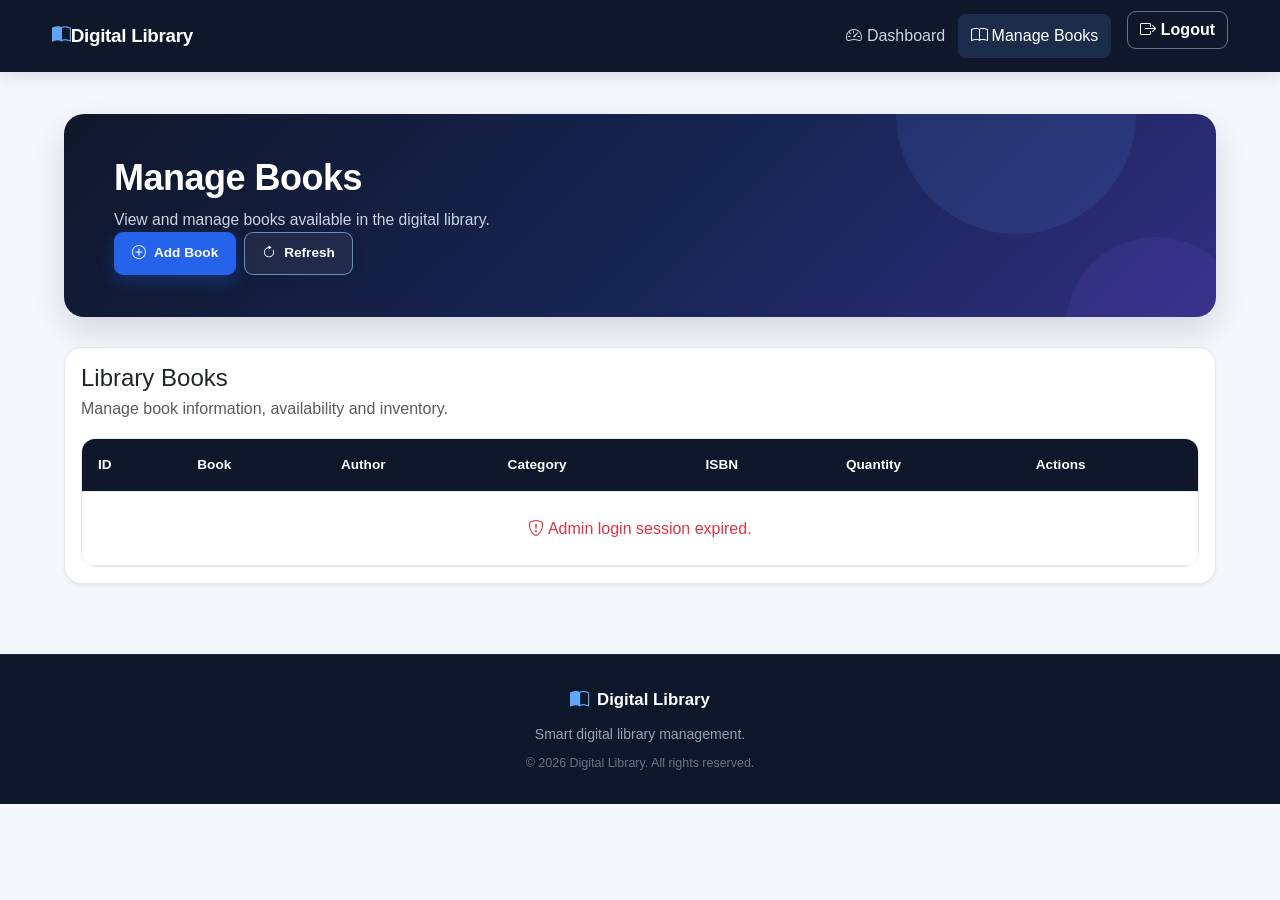
==== commit 368fd6e7: "Complete library management features and UI updates" ====
--- a/frontend/admin-books.html
+++ b/frontend/admin-books.html
@@ -2,287 +2,410 @@
 <html lang="en">
 
 <head>
-
     <meta charset="UTF-8">
 
     <meta name="viewport"
           content="width=device-width, initial-scale=1.0">
 
-    <meta name="description"
-          content="Manage books in the Digital Library Management System.">
-
-    <meta name="author"
-          content="Digital Library Management System">
-
-    <title>Manage Books | Digital Library</title>
-
-
-    <!-- Google Font -->
-    <link rel="preconnect"
-          href="https://fonts.googleapis.com">
-
-    <link rel="preconnect"
-          href="https://fonts.gstatic.com"
-          crossorigin>
-
-    <link
-        href="https://fonts.googleapis.com/css2?family=Inter:wght@400;500;600;700;800&display=swap"
-        rel="stylesheet">
-
+    <title>Manage Books - Digital Library</title>
 
     <!-- Bootstrap -->
     <link
         href="https://cdn.jsdelivr.net/npm/bootstrap@5.3.3/dist/css/bootstrap.min.css"
         rel="stylesheet">
 
-
     <!-- Bootstrap Icons -->
     <link
         rel="stylesheet"
         href="https://cdn.jsdelivr.net/npm/bootstrap-icons@1.11.3/font/bootstrap-icons.min.css">
 
-
-    <!-- Main Project CSS -->
-    <link rel="stylesheet" href="css/style.css">
-
+    <!-- Your existing CSS -->
+   <link rel="stylesheet" href="css/style.css">
 </head>
 
-
 <body class="admin-books-page">
 
+    <!-- =========================
+         NAVBAR
+         ========================= -->
+
+    <nav class="navbar navbar-expand-lg navbar-dark bg-dark">
+        <div class="container">
+
+            <a class="navbar-brand fw-bold" href="admin-dashboard.html">
+                <i class="bi bi-book-half"></i>
+                Digital Library
+            </a>
+
+            <button
+                class="navbar-toggler"
+                type="button"
+                data-bs-toggle="collapse"
+                data-bs-target="#navbarNav">
+
+                <span class="navbar-toggler-icon"></span>
+
+            </button>
+
+            <div class="collapse navbar-collapse" id="navbarNav">
+
+                <ul class="navbar-nav ms-auto">
+
+                    <li class="nav-item">
+                        <a class="nav-link"
+                           href="admin-dashboard.html">
+                            <i class="bi bi-speedometer2"></i>
+                            Dashboard
+                        </a>
+                    </li>
+
+                    <li class="nav-item">
+                        <a class="nav-link active"
+                           href="admin-books.html">
+                            <i class="bi bi-book"></i>
+                            Manage Books
+                        </a>
+                    </li>
+
+                    <li class="nav-item">
+                        <button
+                            class="btn btn-outline-light ms-lg-3"
+                            onclick="logout()">
+                            <i class="bi bi-box-arrow-right"></i>
+                            Logout
+                        </button>
+                    </li>
+
+                </ul>
+
+            </div>
+        </div>
+    </nav>
+
+
+    <!-- =========================
+         MAIN CONTENT
+         ========================= -->
+
+    <main class="container py-5">
+
+        <!-- PAGE HEADER -->
+
+        <div class="page-header mb-4">
+
+            <div>
+                <h1>
+                    Manage Books
+                </h1>
+
+                <p>
+                    View and manage books available in the digital library.
+                </p>
+            </div>
+
+            <div class="d-flex gap-2">
+
+                <!-- ADD BOOK -->
+
+                <button
+                    class="btn btn-primary"
+                    type="button"
+                    onclick="openAddBookModal()">
+
+                    <i class="bi bi-plus-circle"></i>
+                    Add Book
+
+                </button>
+
+
+                <!-- REFRESH -->
+
+                <button
+                    class="btn btn-outline-primary"
+                    type="button"
+                    onclick="loadBooks()">
+
+                    <i class="bi bi-arrow-clockwise"></i>
+                    Refresh
+
+                </button>
+
+            </div>
+
+        </div>
+
+
+        <!-- =========================
+             BOOK TABLE CARD
+             ========================= -->
+
+        <div class="card shadow-sm">
+
+            <div class="card-body">
+
+                <div class="d-flex justify-content-between align-items-center mb-3">
+
+                    <div>
+                        <h4 class="mb-1">
+                            Library Books
+                        </h4>
+
+                        <p class="text-muted mb-0">
+                            Manage book information, availability and inventory.
+                        </p>
+                    </div>
+
+                </div>
+
+
+                <!-- TABLE -->
+
+                <div class="table-responsive">
+
+                    <table class="table table-hover align-middle">
+
+                        <thead>
+
+                            <tr>
+                                <th>ID</th>
+                                <th>Book</th>
+                                <th>Author</th>
+                                <th>Category</th>
+                                <th>ISBN</th>
+                                <th>Quantity</th>
+                                <th>Actions</th>
+                            </tr>
+
+                        </thead>
+
+                        <tbody id="booksTableBody">
+
+                            <!-- Books will be loaded using JavaScript -->
+
+                        </tbody>
+
+                    </table>
+
+                </div>
+
+            </div>
+
+        </div>
+
+    </main>
+
 
     <!-- =====================================================
-         NAVBAR
-    ====================================================== -->
-
-    <nav class="admin-books-navbar">
-
-        <div class="container">
-
-            <!-- BRAND -->
-
-            <a href="admin-dashboard.html"
-               class="admin-books-brand">
-
-                <i class="bi bi-book-half"></i>
-
-                <span>Digital Library</span>
-
-            </a>
-
-
-            <!-- DASHBOARD -->
-
-            <a href="admin-dashboard.html"
-               class="admin-books-dashboard-btn">
-
-                <i class="bi bi-arrow-left"></i>
-
-                <span>Dashboard</span>
-
-            </a>
+         ADD BOOK MODAL
+         ===================================================== -->
+
+    <div
+        class="modal fade"
+        id="addBookModal"
+        tabindex="-1"
+        aria-labelledby="addBookModalLabel"
+        aria-hidden="true">
+
+        <div class="modal-dialog modal-dialog-centered">
+
+            <div class="modal-content">
+
+                <!-- HEADER -->
+
+                <div class="modal-header">
+
+                    <h5
+                        class="modal-title"
+                        id="addBookModalLabel">
+
+                        <i class="bi bi-book-plus"></i>
+                        Add New Book
+
+                    </h5>
+
+                    <button
+                        type="button"
+                        class="btn-close"
+                        data-bs-dismiss="modal"
+                        aria-label="Close">
+                    </button>
+
+                </div>
+
+
+                <!-- FORM -->
+
+                <form id="addBookForm">
+
+                    <div class="modal-body">
+
+                        <!-- ERROR -->
+
+                        <div
+                            id="addError"
+                            class="alert alert-danger d-none">
+                        </div>
+
+
+                        <!-- SUCCESS -->
+
+                        <div
+                            id="addSuccess"
+                            class="alert alert-success d-none">
+                        </div>
+
+
+                        <!-- TITLE -->
+
+                        <div class="mb-3">
+
+                            <label
+                                for="addTitle"
+                                class="form-label">
+
+                                Book Title
+
+                            </label>
+
+                            <input
+                                type="text"
+                                class="form-control"
+                                id="addTitle"
+                                placeholder="Enter book title"
+                                required>
+
+                        </div>
+
+
+                        <!-- AUTHOR -->
+
+                        <div class="mb-3">
+
+                            <label
+                                for="addAuthor"
+                                class="form-label">
+
+                                Author
+
+                            </label>
+
+                            <input
+                                type="text"
+                                class="form-control"
+                                id="addAuthor"
+                                placeholder="Enter author name"
+                                required>
+
+                        </div>
+
+
+                        <!-- ISBN -->
+
+                        <div class="mb-3">
+
+                            <label
+                                for="addIsbn"
+                                class="form-label">
+
+                                ISBN
+
+                            </label>
+
+                            <input
+                                type="text"
+                                class="form-control"
+                                id="addIsbn"
+                                placeholder="Enter ISBN"
+                                required>
+
+                        </div>
+
+
+                        <!-- CATEGORY -->
+
+                        <div class="mb-3">
+
+                            <label
+                                for="addCategory"
+                                class="form-label">
+
+                                Category
+
+                            </label>
+
+                            <input
+                                type="text"
+                                class="form-control"
+                                id="addCategory"
+                                placeholder="Enter category"
+                                required>
+
+                        </div>
+
+
+                        <!-- QUANTITY -->
+
+                        <div class="mb-3">
+
+                            <label
+                                for="addQuantity"
+                                class="form-label">
+
+                                Quantity
+
+                            </label>
+
+                            <input
+                                type="number"
+                                class="form-control"
+                                id="addQuantity"
+                                min="0"
+                                value="1"
+                                required>
+
+                        </div>
+
+                    </div>
+
+
+                    <!-- FOOTER -->
+
+                    <div class="modal-footer">
+
+                        <button
+                            type="button"
+                            class="btn btn-secondary"
+                            data-bs-dismiss="modal">
+
+                            Cancel
+
+                        </button>
+
+
+                        <button
+                            type="submit"
+                            class="btn btn-primary"
+                            id="addBookButton">
+
+                            <i class="bi bi-plus-circle"></i>
+                            Add Book
+
+                        </button>
+
+                    </div>
+
+                </form>
+
+            </div>
 
         </div>
 
-    </nav>
-
-
-
-    <!-- =====================================================
-         MAIN CONTENT
-    ====================================================== -->
-
-    <main class="admin-books-main">
-
-        <div class="container">
-
-
-            <!-- =================================================
-                 PAGE HEADER
-            ================================================== -->
-
-            <section class="admin-books-header">
-
-                <div>
-
-                    <!-- LABEL -->
-
-                    <div class="admin-books-label">
-
-                        <i class="bi bi-bookshelf"></i>
-
-                        LIBRARY MANAGEMENT
-
-                    </div>
-
-
-                    <!-- TITLE -->
-
-                   
-
-                    <h1 class="admin-books-title">
-
-                        Manage Books
-
-                    </h1>
-
-
-                    <!-- SUBTITLE -->
-
-                    <p class="admin-books-subtitle">
-
-                        View and manage books available in the
-                        digital library.
-
-                    </p>
-
-                </div>
-
-
-                <!-- REFRESH BUTTON -->
-
-                <button
-                    type="button"
-                    class="admin-books-refresh-btn"
-                    onclick="loadBooks()">
-
-                    <i class="bi bi-arrow-clockwise"></i>
-
-                    Refresh
-
-                </button>
-
-            </section>
-
-
-
-            <!-- =================================================
-                 BOOK TABLE CARD
-            ================================================== -->
-
-            <section class="admin-books-table-card">
-
-
-                <!-- CARD HEADER -->
-
-                <div class="admin-books-card-header">
-
-                    <div>
-
-                        <h2 class="admin-books-card-title">
-
-                            <i class="bi bi-collection"></i>
-
-                            Library Books
-
-                        </h2>
-
-
-                        <p class="admin-books-card-description">
-
-                            Manage book information, availability
-                            and inventory.
-
-                        </p>
-
-                    </div>
-
-                </div>
-
-
-
-                <!-- =================================================
-                     TABLE
-                ================================================== -->
-
-                <div class="table-responsive">
-
-                    <table
-                        class="table admin-books-table align-middle">
-
-                        <thead>
-
-                            <tr>
-
-                                <th>ID</th>
-
-                                <th>Book</th>
-
-                                <th>Author</th>
-
-                                <th>Category</th>
-
-                                <th>ISBN</th>
-
-                                <th>Quantity</th>
-
-                                <th class="text-center">
-
-                                    Actions
-
-                                </th>
-
-                            </tr>
-
-                        </thead>
-
-
-                        <tbody id="booksTableBody">
-
-
-                            <!-- LOADING -->
-
-                            <tr id="loadingRow">
-
-                                <td colspan="7">
-
-                                    <div class="admin-books-loading">
-
-                                        <div
-                                            class="spinner-border text-primary mb-3"
-                                            role="status">
-
-                                            <span
-                                                class="visually-hidden">
-
-                                                Loading...
-
-                                            </span>
-
-                                        </div>
-
-
-                                        <div>
-
-                                            Loading books...
-
-                                        </div>
-
-                                    </div>
-
-                                </td>
-
-                            </tr>
-
-
-                        </tbody>
-
-                    </table>
-
-                </div>
-
-            </section>
-
-
-        </div>
-
-    </main>
-
+    </div>
 
 
     <!-- =====================================================
          EDIT BOOK MODAL
-    ====================================================== -->
+         ===================================================== -->
 
     <div
         class="modal fade"
@@ -291,264 +414,197 @@
         aria-labelledby="editBookModalLabel"
         aria-hidden="true">
 
-
-        <div class="modal-dialog modal-lg modal-dialog-centered">
-
-
-            <div class="modal-content admin-books-modal">
-
-
-                <!-- MODAL HEADER -->
-
-                <div class="modal-header admin-books-modal-header">
-
-                    <div>
-
-                        <div class="admin-books-modal-label">
-
-                            <i class="bi bi-pencil-square"></i>
-
-                            BOOK MANAGEMENT
-
-                        </div>
-
-
-                        <h5
-                            class="modal-title"
-                            id="editBookModalLabel">
-
-                            Edit Book
-
-                        </h5>
-
-                    </div>
-
+        <div class="modal-dialog modal-dialog-centered">
+
+            <div class="modal-content">
+
+                <!-- HEADER -->
+
+                <div class="modal-header">
+
+                    <h5
+                        class="modal-title"
+                        id="editBookModalLabel">
+
+                        <i class="bi bi-pencil-square"></i>
+                        Edit Book
+
+                    </h5>
 
                     <button
                         type="button"
                         class="btn-close"
                         data-bs-dismiss="modal"
                         aria-label="Close">
-
                     </button>
 
                 </div>
 
 
-
-                <!-- MODAL BODY -->
-
-                <div class="modal-body admin-books-modal-body">
-
-
-                    <form id="editBookForm">
-
-
-                        <!-- HIDDEN BOOK ID -->
+                <!-- FORM -->
+
+                <form id="editBookForm">
+
+                    <div class="modal-body">
+
+                        <!-- BOOK ID -->
 
                         <input
                             type="hidden"
                             id="editBookId">
 
 
-
-                        <div class="row g-4">
-
-
-                            <!-- TITLE -->
-
-                            <div class="col-md-6">
-
-                                <label
-                                    for="editTitle"
-                                    class="form-label">
-
-                                    <i class="bi bi-book me-1"></i>
-
-                                    Book Title
-
-                                </label>
-
-
-                                <input
-                                    type="text"
-                                    id="editTitle"
-                                    class="form-control"
-                                    placeholder="Enter book title"
-                                    required>
-
-                            </div>
-
-
-
-                            <!-- AUTHOR -->
-
-                            <div class="col-md-6">
-
-                                <label
-                                    for="editAuthor"
-                                    class="form-label">
-
-                                    <i class="bi bi-person me-1"></i>
-
-                                    Author
-
-                                </label>
-
-
-                                <input
-                                    type="text"
-                                    id="editAuthor"
-                                    class="form-control"
-                                    placeholder="Enter author name"
-                                    required>
-
-                            </div>
-
-
-
-                            <!-- ISBN -->
-
-                            <div class="col-md-6">
-
-                                <label
-                                    for="editIsbn"
-                                    class="form-label">
-
-                                    <i class="bi bi-upc-scan me-1"></i>
-
-                                    ISBN
-
-                                </label>
-
-
-                                <input
-                                    type="text"
-                                    id="editIsbn"
-                                    class="form-control"
-                                    placeholder="Enter ISBN"
-                                    required>
-
-                            </div>
-
-
-
-                            <!-- CATEGORY -->
-
-                            <div class="col-md-6">
-
-                                <label
-                                    for="editCategory"
-                                    class="form-label">
-
-                                    <i class="bi bi-grid me-1"></i>
-
-                                    Category
-
-                                </label>
-
-
-                                <input
-                                    type="text"
-                                    id="editCategory"
-                                    class="form-control"
-                                    placeholder="Enter category"
-                                    required>
-
-                            </div>
-
-
-
-                            <!-- QUANTITY -->
-
-                            <div class="col-md-6">
-
-                                <label
-                                    for="editQuantity"
-                                    class="form-label">
-
-                                    <i class="bi bi-stack me-1"></i>
-
-                                    Quantity
-
-                                </label>
-
-
-                                <input
-                                    type="number"
-                                    id="editQuantity"
-                                    class="form-control"
-                                    min="0"
-                                    placeholder="Enter quantity"
-                                    required>
-
-
-                                <div class="form-text">
-
-                                    Set quantity to 0 to mark the
-                                    book as unavailable.
-
-                                </div>
-
-                            </div>
-
-
-                        </div>
-
-
-
                         <!-- ERROR -->
 
                         <div
                             id="editError"
-                            class="alert alert-danger mt-4 d-none">
-
-                        </div>
-
+                            class="alert alert-danger d-none">
+                        </div>
 
 
                         <!-- SUCCESS -->
 
                         <div
                             id="editSuccess"
-                            class="alert alert-success mt-4 d-none">
-
-                        </div>
-
-
-
-                        <!-- BUTTONS -->
-
-                        <div class="admin-books-modal-actions">
-
-
-                            <button
-                                type="button"
-                                class="btn admin-books-cancel-btn"
-                                data-bs-dismiss="modal">
-
-                                Cancel
-
-                            </button>
-
-
-                            <button
-                                type="submit"
-                                class="btn admin-books-save-btn"
-                                id="saveBookButton">
-
-                                <i class="bi bi-check-lg me-1"></i>
-
-                                Save Changes
-
-                            </button>
-
-                        </div>
-
-
-                    </form>
-
-                </div>
+                            class="alert alert-success d-none">
+                        </div>
+
+
+                        <!-- TITLE -->
+
+                        <div class="mb-3">
+
+                            <label
+                                for="editTitle"
+                                class="form-label">
+
+                                Book Title
+
+                            </label>
+
+                            <input
+                                type="text"
+                                class="form-control"
+                                id="editTitle"
+                                required>
+
+                        </div>
+
+
+                        <!-- AUTHOR -->
+
+                        <div class="mb-3">
+
+                            <label
+                                for="editAuthor"
+                                class="form-label">
+
+                                Author
+
+                            </label>
+
+                            <input
+                                type="text"
+                                class="form-control"
+                                id="editAuthor"
+                                required>
+
+                        </div>
+
+
+                        <!-- ISBN -->
+
+                        <div class="mb-3">
+
+                            <label
+                                for="editIsbn"
+                                class="form-label">
+
+                                ISBN
+
+                            </label>
+
+                            <input
+                                type="text"
+                                class="form-control"
+                                id="editIsbn"
+                                required>
+
+                        </div>
+
+
+                        <!-- CATEGORY -->
+
+                        <div class="mb-3">
+
+                            <label
+                                for="editCategory"
+                                class="form-label">
+
+                                Category
+
+                            </label>
+
+                            <input
+                                type="text"
+                                class="form-control"
+                                id="editCategory"
+                                required>
+
+                        </div>
+
+
+                        <!-- QUANTITY -->
+
+                        <div class="mb-3">
+
+                            <label
+                                for="editQuantity"
+                                class="form-label">
+
+                                Quantity
+
+                            </label>
+
+                            <input
+                                type="number"
+                                class="form-control"
+                                id="editQuantity"
+                                min="0"
+                                required>
+
+                        </div>
+
+                    </div>
+
+
+                    <!-- FOOTER -->
+
+                    <div class="modal-footer">
+
+                        <button
+                            type="button"
+                            class="btn btn-secondary"
+                            data-bs-dismiss="modal">
+
+                            Cancel
+
+                        </button>
+
+
+                        <button
+                            type="submit"
+                            class="btn btn-primary"
+                            id="saveBookButton">
+
+                            <i class="bi bi-check-circle"></i>
+                            Save Changes
+
+                        </button>
+
+                    </div>
+
+                </form>
 
             </div>
 
@@ -557,56 +613,56 @@
     </div>
 
 
-
-    <!-- =====================================================
-         FOOTER
-    ====================================================== -->
-
-    <footer class="admin-books-footer">
-
-        <div class="container">
-
+    <!-- Bootstrap JS -->
+    <!-- =========================
+     FOOTER
+     ========================= -->
+<footer class="admin-books-footer">
+    <div class="container">
+        <div class="admin-books-footer-content">
             <div class="admin-books-footer-brand">
-
                 <i class="bi bi-book-half"></i>
-
-                Digital Library Management System
-
+                <span>Digital Library</span>
             </div>
 
-
-            <div class="admin-books-footer-text">
-
-                © 2026 Digital Library.
-
-                All rights reserved.
-
-            </div>
-
+            <p class="admin-books-footer-text">
+                Smart digital library management.
+            </p>
+
+            <small>
+                © 2026 Digital Library. All rights reserved.
+            </small>
         </div>
-
-    </footer>
-
-
-
-    <!-- =====================================================
-         BOOTSTRAP JAVASCRIPT
-    ====================================================== -->
+    </div>
+</footer>
 
     <script
         src="https://cdn.jsdelivr.net/npm/bootstrap@5.3.3/dist/js/bootstrap.bundle.min.js">
     </script>
 
 
-
-    <!-- =====================================================
-         ADMIN BOOKS JAVASCRIPT
-         DO NOT CHANGE
-    ====================================================== -->
+    <!-- Admin Books JavaScript -->
 
     <script src="js/admin-books.js"></script>
 
 
+    <!-- Logout -->
+
+    <script>
+
+        function logout() {
+
+            localStorage.removeItem("token");
+            localStorage.removeItem("role");
+
+            sessionStorage.removeItem("token");
+            sessionStorage.removeItem("role");
+
+            window.location.href = "login.html";
+        }
+
+    </script>
+
 </body>
 
 </html>
--- a/frontend/css/style.css
+++ b/frontend/css/style.css
@@ -13894,3 +13894,355 @@
     position: relative;
     top: 2px;
 }
+/* =========================================================
+   ADMIN BOOKS PAGE - PROFESSIONAL STYLING
+   ========================================================= */
+
+body.admin-books-page {
+    background: #f4f7fb !important;
+    color: #0f172a !important;
+}
+
+/* ---------- NAVBAR ---------- */
+
+body.admin-books-page .navbar {
+    height: 72px !important;
+    background: #0f172a !important;
+    padding: 0 !important;
+    border: none !important;
+    box-shadow: 0 4px 18px rgba(15, 23, 42, 0.12) !important;
+}
+
+body.admin-books-page .navbar > .container {
+    height: 72px !important;
+    display: flex !important;
+    align-items: center !important;
+}
+
+body.admin-books-page .navbar-brand {
+    color: #ffffff !important;
+    font-size: 1.18rem !important;
+    font-weight: 700 !important;
+}
+
+body.admin-books-page .navbar-brand i {
+    color: #60a5fa !important;
+}
+
+body.admin-books-page .navbar-brand:hover {
+    color: #ffffff !important;
+}
+
+body.admin-books-page .navbar .nav-link {
+    color: #cbd5e1 !important;
+    font-weight: 500 !important;
+    padding: 9px 13px !important;
+    border-radius: 8px !important;
+    transition: all 0.2s ease !important;
+}
+
+body.admin-books-page .navbar .nav-link:hover {
+    color: #ffffff !important;
+    background: rgba(96, 165, 250, 0.12) !important;
+}
+
+body.admin-books-page .navbar .nav-link.active {
+    color: #ffffff !important;
+    background: rgba(96, 165, 250, 0.15) !important;
+}
+
+body.admin-books-page .navbar .btn-outline-light {
+    color: #ffffff !important;
+    border-color: #64748b !important;
+    border-radius: 9px !important;
+}
+
+body.admin-books-page .navbar .btn-outline-light:hover {
+    color: #ffffff !important;
+    background: #dc2626 !important;
+    border-color: #dc2626 !important;
+}
+
+/* ---------- MAIN CONTENT ---------- */
+
+body.admin-books-page main.container {
+    max-width: 1176px !important;
+    padding-top: 42px !important;
+    padding-bottom: 50px !important;
+}
+
+/* =========================================================
+   ADMIN BOOKS - PAGE HEADER
+   ========================================================= */
+
+body.admin-books-page .page-header {
+    position: relative !important;
+    overflow: hidden !important;
+    background: linear-gradient(
+        135deg,
+        #0f172a 0%,
+        #172554 55%,
+        #312e81 100%
+    ) !important;
+    border: none !important;
+    border-radius: 20px !important;
+    padding: 42px 50px !important;
+    margin-bottom: 30px !important;
+    box-shadow: 0 14px 35px rgba(15, 23, 42, 0.14) !important;
+}
+
+/* Decorative circles */
+
+body.admin-books-page .page-header::before {
+    content: "" !important;
+    position: absolute !important;
+    width: 240px !important;
+    height: 240px !important;
+    border-radius: 50% !important;
+    background: rgba(96, 165, 250, 0.10) !important;
+    top: -120px !important;
+    right: 80px !important;
+}
+
+body.admin-books-page .page-header::after {
+    content: "" !important;
+    position: absolute !important;
+    width: 180px !important;
+    height: 180px !important;
+    border-radius: 50% !important;
+    background: rgba(139, 92, 246, 0.10) !important;
+    bottom: -100px !important;
+    right: -30px !important;
+}
+
+/* Keep content above decorations */
+
+body.admin-books-page .page-header > div {
+    position: relative !important;
+    z-index: 2 !important;
+}
+
+/* Header title */
+
+body.admin-books-page .page-header h1 {
+    color: #ffffff !important;
+    font-size: 2.25rem !important;
+    font-weight: 700 !important;
+    letter-spacing: -0.5px !important;
+    margin-bottom: 8px !important;
+}
+
+/* Subtitle */
+
+body.admin-books-page .page-header p {
+    color: #cbd5e1 !important;
+    font-size: 0.98rem !important;
+    margin-bottom: 0 !important;
+}
+
+/* Small library-management label */
+
+body.admin-books-page .page-header > div > div:first-child::before {
+    content: "LIBRARY MANAGEMENT" !important;
+    display: inline-block !important;
+    margin-bottom: 10px !important;
+    color: #60a5fa !important;
+    font-size: 0.76rem !important;
+    font-weight: 700 !important;
+    letter-spacing: 1.4px !important;
+}
+
+/* Add Book button */
+
+body.admin-books-page .page-header .btn-primary {
+    background: #2563eb !important;
+    border: 1px solid #2563eb !important;
+    color: #ffffff !important;
+    font-weight: 600 !important;
+    border-radius: 9px !important;
+    padding: 10px 17px !important;
+    box-shadow: 0 6px 16px rgba(37, 99, 235, 0.28) !important;
+}
+
+body.admin-books-page .page-header .btn-primary:hover {
+    background: #3b82f6 !important;
+    border-color: #3b82f6 !important;
+    color: #ffffff !important;
+    transform: translateY(-1px) !important;
+}
+
+/* Refresh button */
+
+body.admin-books-page .page-header .btn-outline-primary {
+    color: #ffffff !important;
+    background: rgba(255, 255, 255, 0.06) !important;
+    border: 1px solid rgba(147, 197, 253, 0.65) !important;
+    font-weight: 600 !important;
+    border-radius: 9px !important;
+    padding: 10px 17px !important;
+}
+
+body.admin-books-page .page-header .btn-outline-primary:hover {
+    color: #ffffff !important;
+    background: rgba(96, 165, 250, 0.20) !important;
+    border-color: #60a5fa !important;
+}
+/* =========================================================
+   ADMIN BOOKS - FOOTER
+   ========================================================= */
+
+body.admin-books-page .admin-books-footer {
+    background: #0f172a !important;
+    color: #cbd5e1 !important;
+    margin-top: 20px !important;
+    padding: 30px 0 !important;
+    border-top: 1px solid rgba(148, 163, 184, 0.12) !important;
+}
+
+body.admin-books-page .admin-books-footer-content {
+    text-align: center !important;
+}
+
+body.admin-books-page .admin-books-footer-brand {
+    display: inline-flex !important;
+    align-items: center !important;
+    gap: 8px !important;
+    color: #ffffff !important;
+    font-size: 1.05rem !important;
+    font-weight: 700 !important;
+    margin-bottom: 7px !important;
+}
+
+body.admin-books-page .admin-books-footer-brand i {
+    color: #60a5fa !important;
+    font-size: 1.2rem !important;
+}
+
+body.admin-books-page .admin-books-footer-text {
+    color: #94a3b8 !important;
+    font-size: 0.88rem !important;
+    margin: 0 0 8px !important;
+}
+
+body.admin-books-page .admin-books-footer small {
+    color: #64748b !important;
+    font-size: 0.78rem !important;
+}
+
+body.dashboard-page .welcome-section {
+    margin-top: 15px !important;
+}
+
+/* User Dashboard - move welcome icon to the right */
+body.dashboard-page .welcome-section .welcome-content {
+    position: relative !important;
+    display: block !important;
+    width: 100% !important;
+}
+
+body.dashboard-page .welcome-section .welcome-text {
+    position: relative !important;
+    z-index: 2 !important;
+    padding-right: 180px !important;
+}
+
+body.dashboard-page .welcome-section .welcome-icon {
+    position: absolute !important;
+
+    left: auto !important;
+    right: 48px !important;
+    top: 50% !important;
+    bottom: auto !important;
+
+    transform: translateY(-50%) !important;
+
+    width: 105px !important;
+    height: 105px !important;
+
+    margin: 0 !important;
+
+    display: flex !important;
+    align-items: center !important;
+    justify-content: center !important;
+
+    border-radius: 28px !important;
+
+    background: rgba(255, 255, 255, 0.09) !important;
+    border: 1px solid rgba(255, 255, 255, 0.14) !important;
+
+    color: #bfdbfe !important;
+    font-size: 3.2rem !important;
+
+    z-index: 3 !important;
+}
+
+/* =========================================================
+   USER DASHBOARD - WELCOME SECTION SHAPE
+   ========================================================= */
+
+body.dashboard-page .welcome-section {
+    position: relative !important;
+    overflow: hidden !important;
+
+    /* Shape */
+    border-radius: 22px !important;
+
+    /* Size */
+    min-height: 245px !important;
+
+    /* Spacing */
+    margin-top: 20px !important;
+    margin-bottom: 35px !important;
+    padding: 42px 48px !important;
+
+    /* Professional card look */
+    box-shadow: 0 16px 35px rgba(15, 23, 42, 0.18) !important;
+
+    /* Keep the existing gradient */
+    background: linear-gradient(
+        135deg,
+        #0f172a 0%,
+        #1e3a8a 52%,
+        #4c1d95 100%
+    ) !important;
+}
+
+
+/* Decorative top-right circle */
+body.dashboard-page .welcome-section::before {
+    content: "" !important;
+
+    position: absolute !important;
+
+    width: 260px !important;
+    height: 260px !important;
+
+    right: -80px !important;
+    top: -120px !important;
+
+    border-radius: 50% !important;
+
+    background: rgba(255, 255, 255, 0.08) !important;
+
+    pointer-events: none !important;
+}
+
+
+/* Decorative bottom-left circle */
+body.dashboard-page .welcome-section::after {
+    content: "" !important;
+
+    position: absolute !important;
+
+    width: 180px !important;
+    height: 180px !important;
+
+    left: -70px !important;
+    bottom: -120px !important;
+
+    border-radius: 50% !important;
+
+    background: rgba(96, 165, 250, 0.14) !important;
+
+    pointer-events: none !important;
+}
